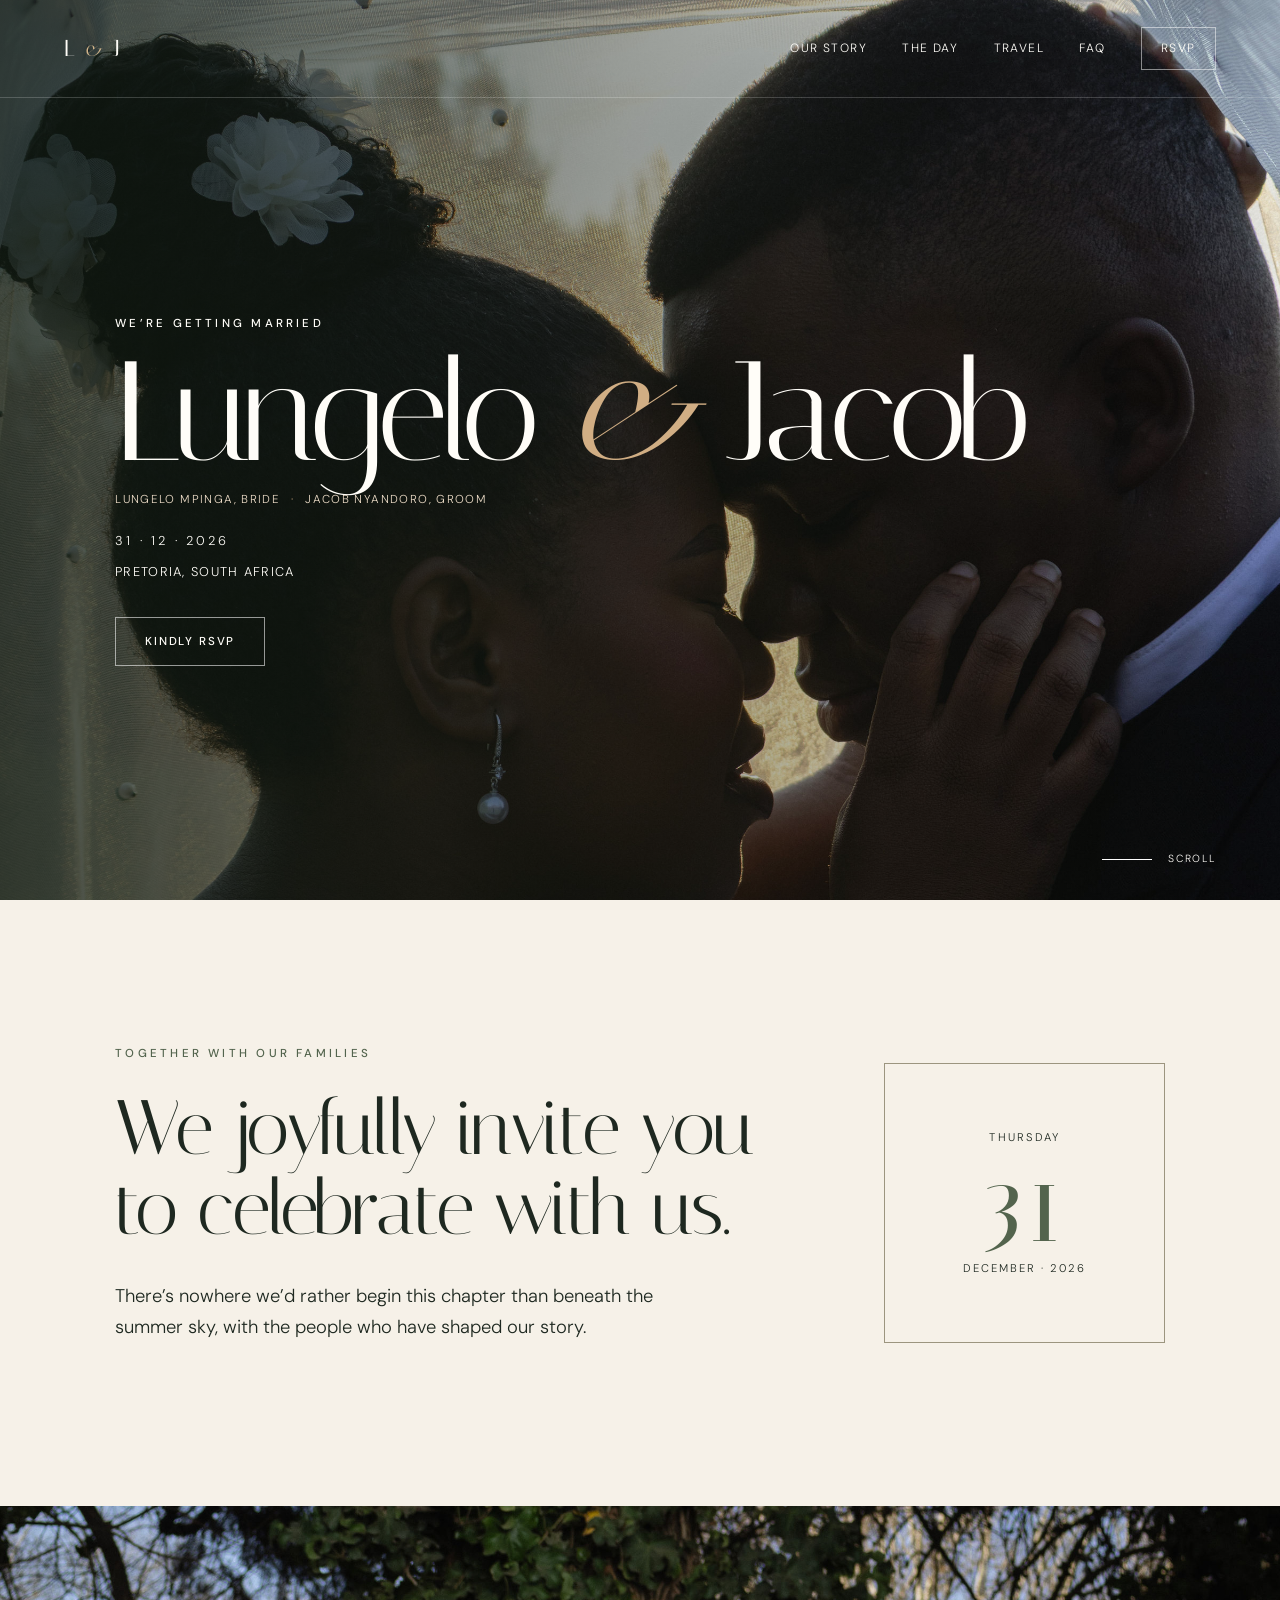
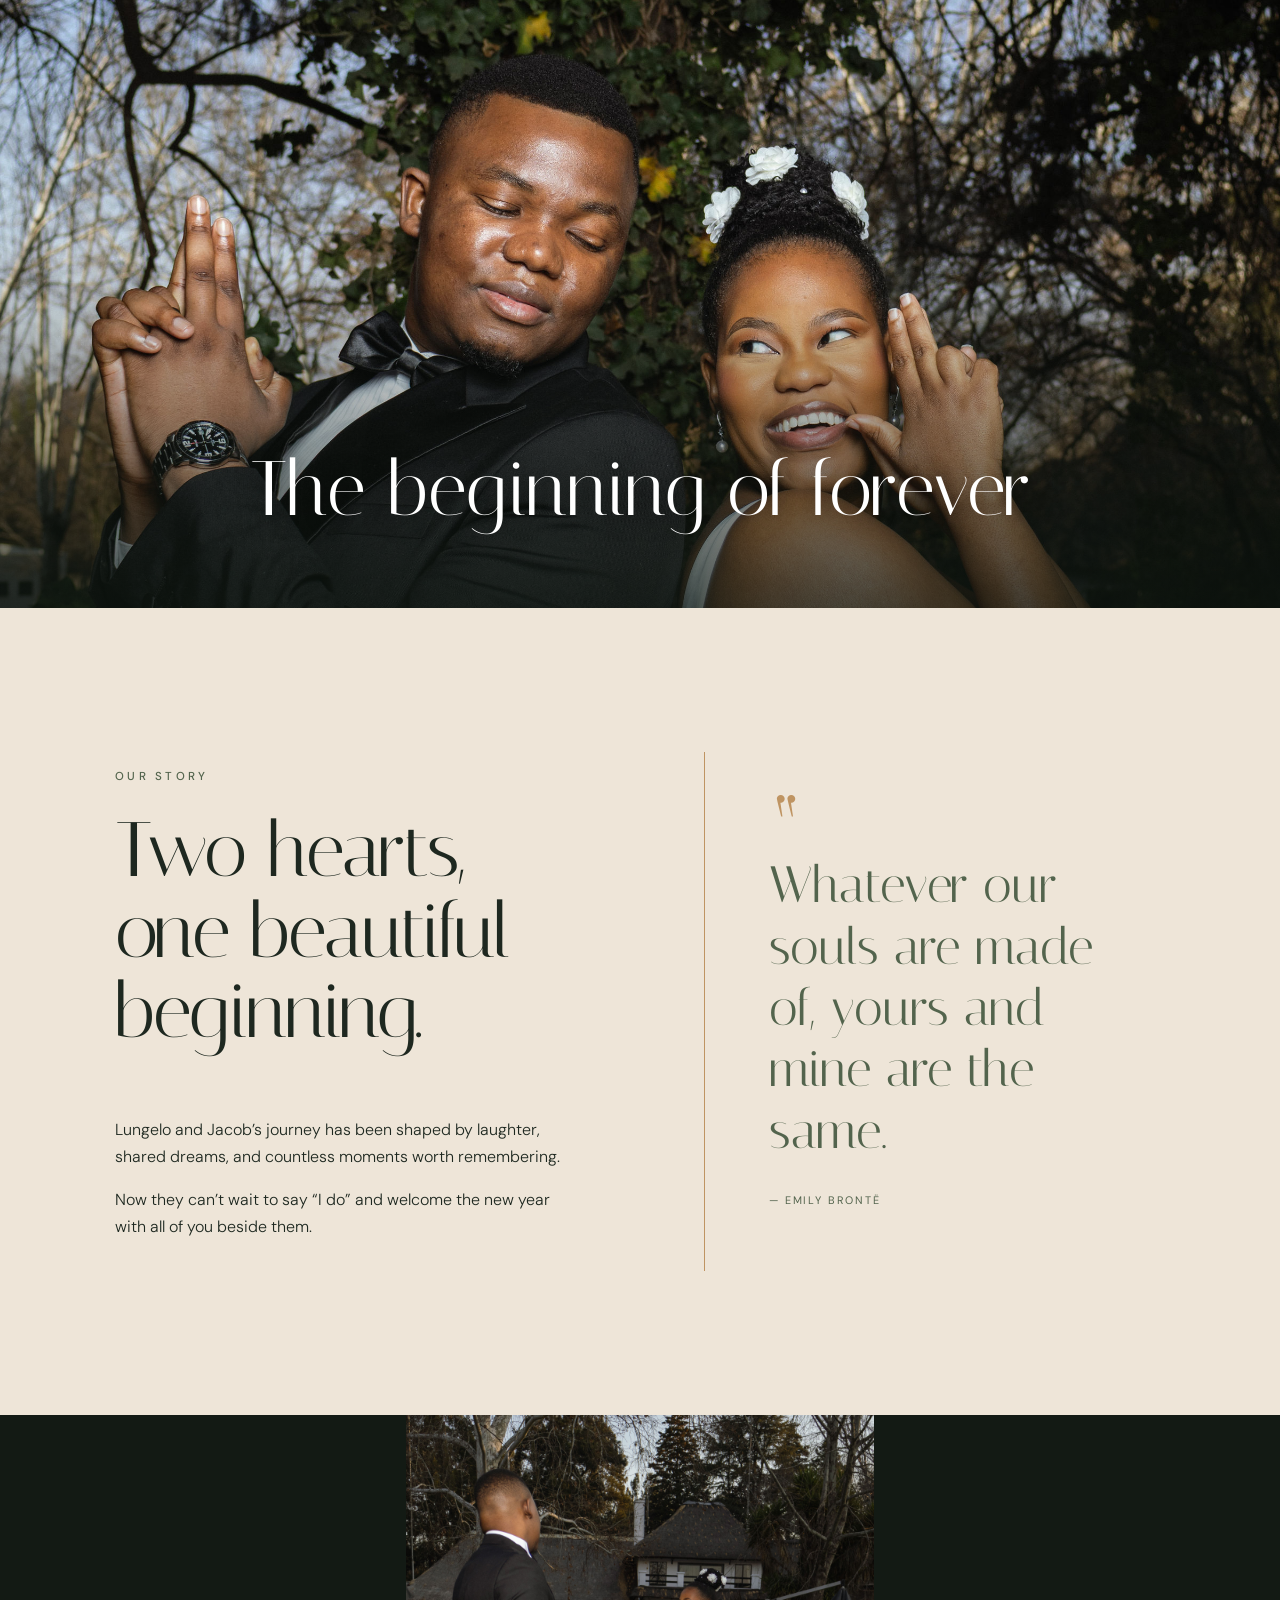
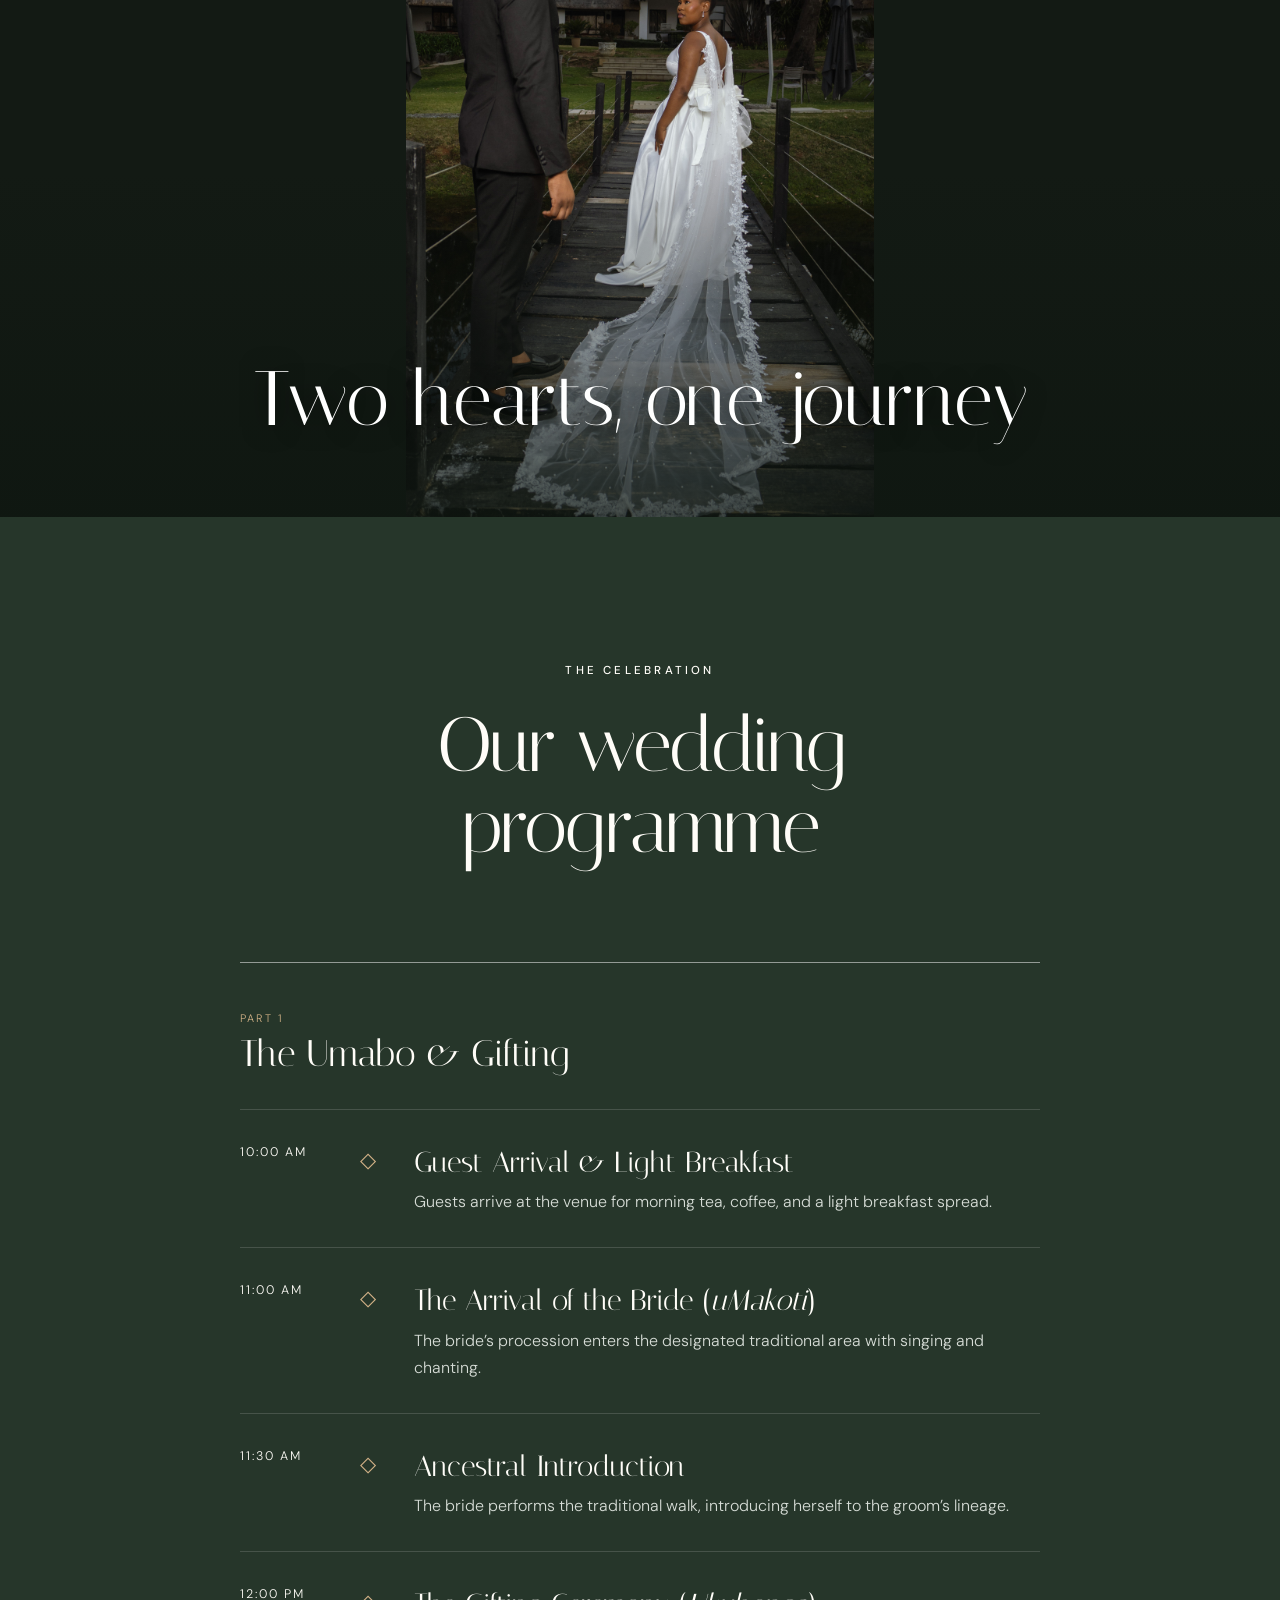
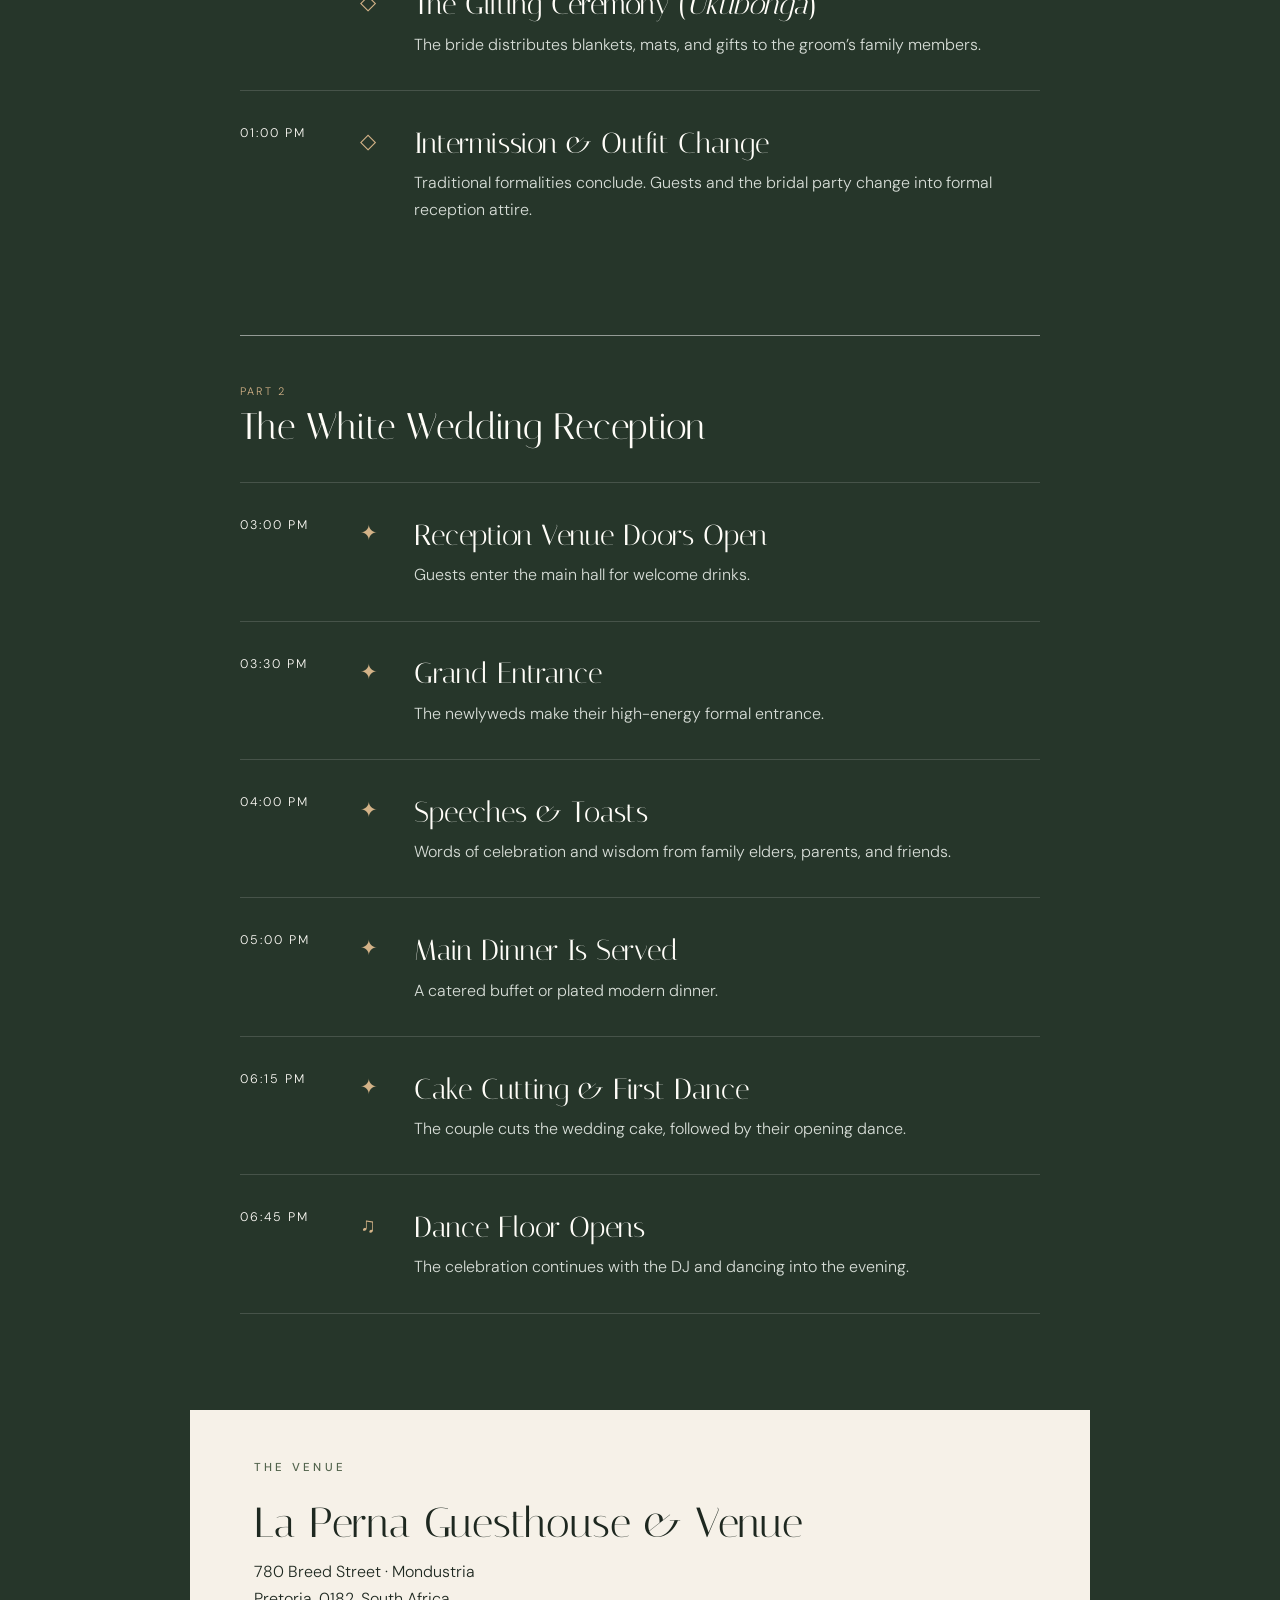
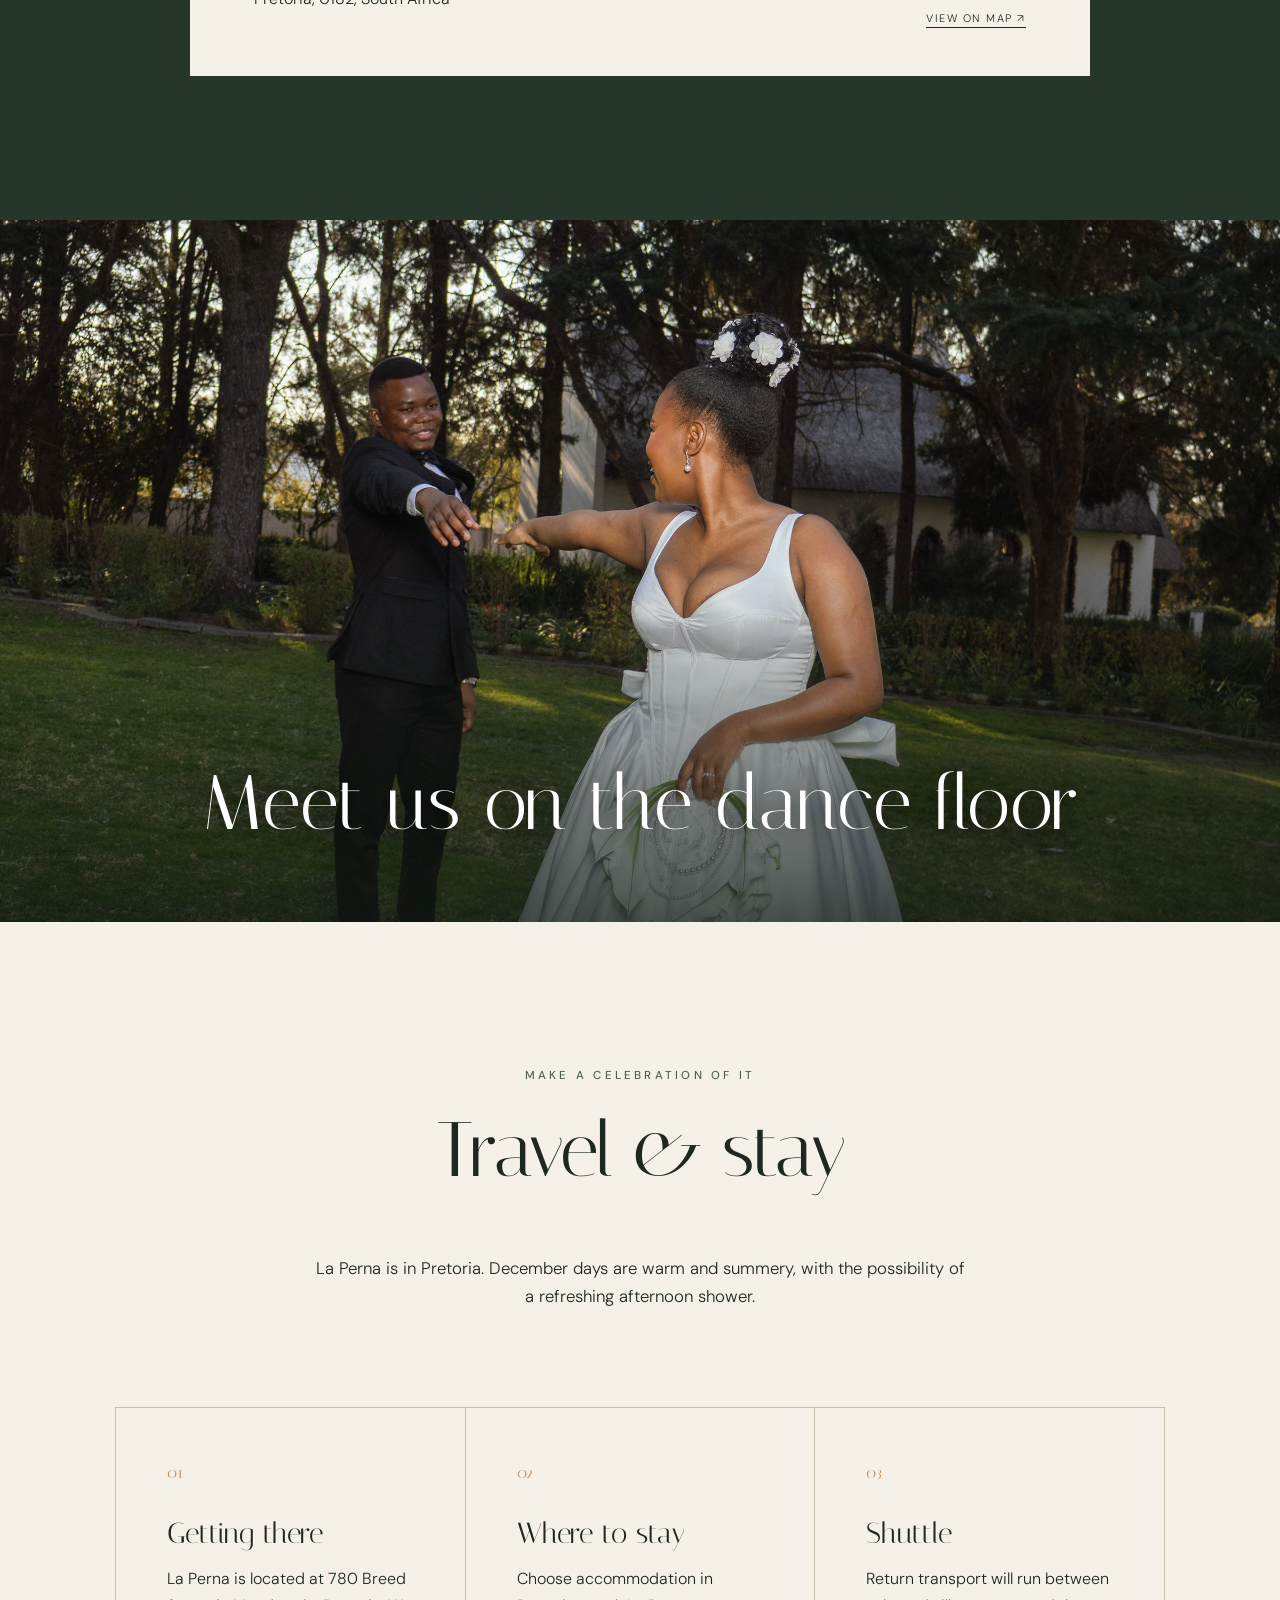
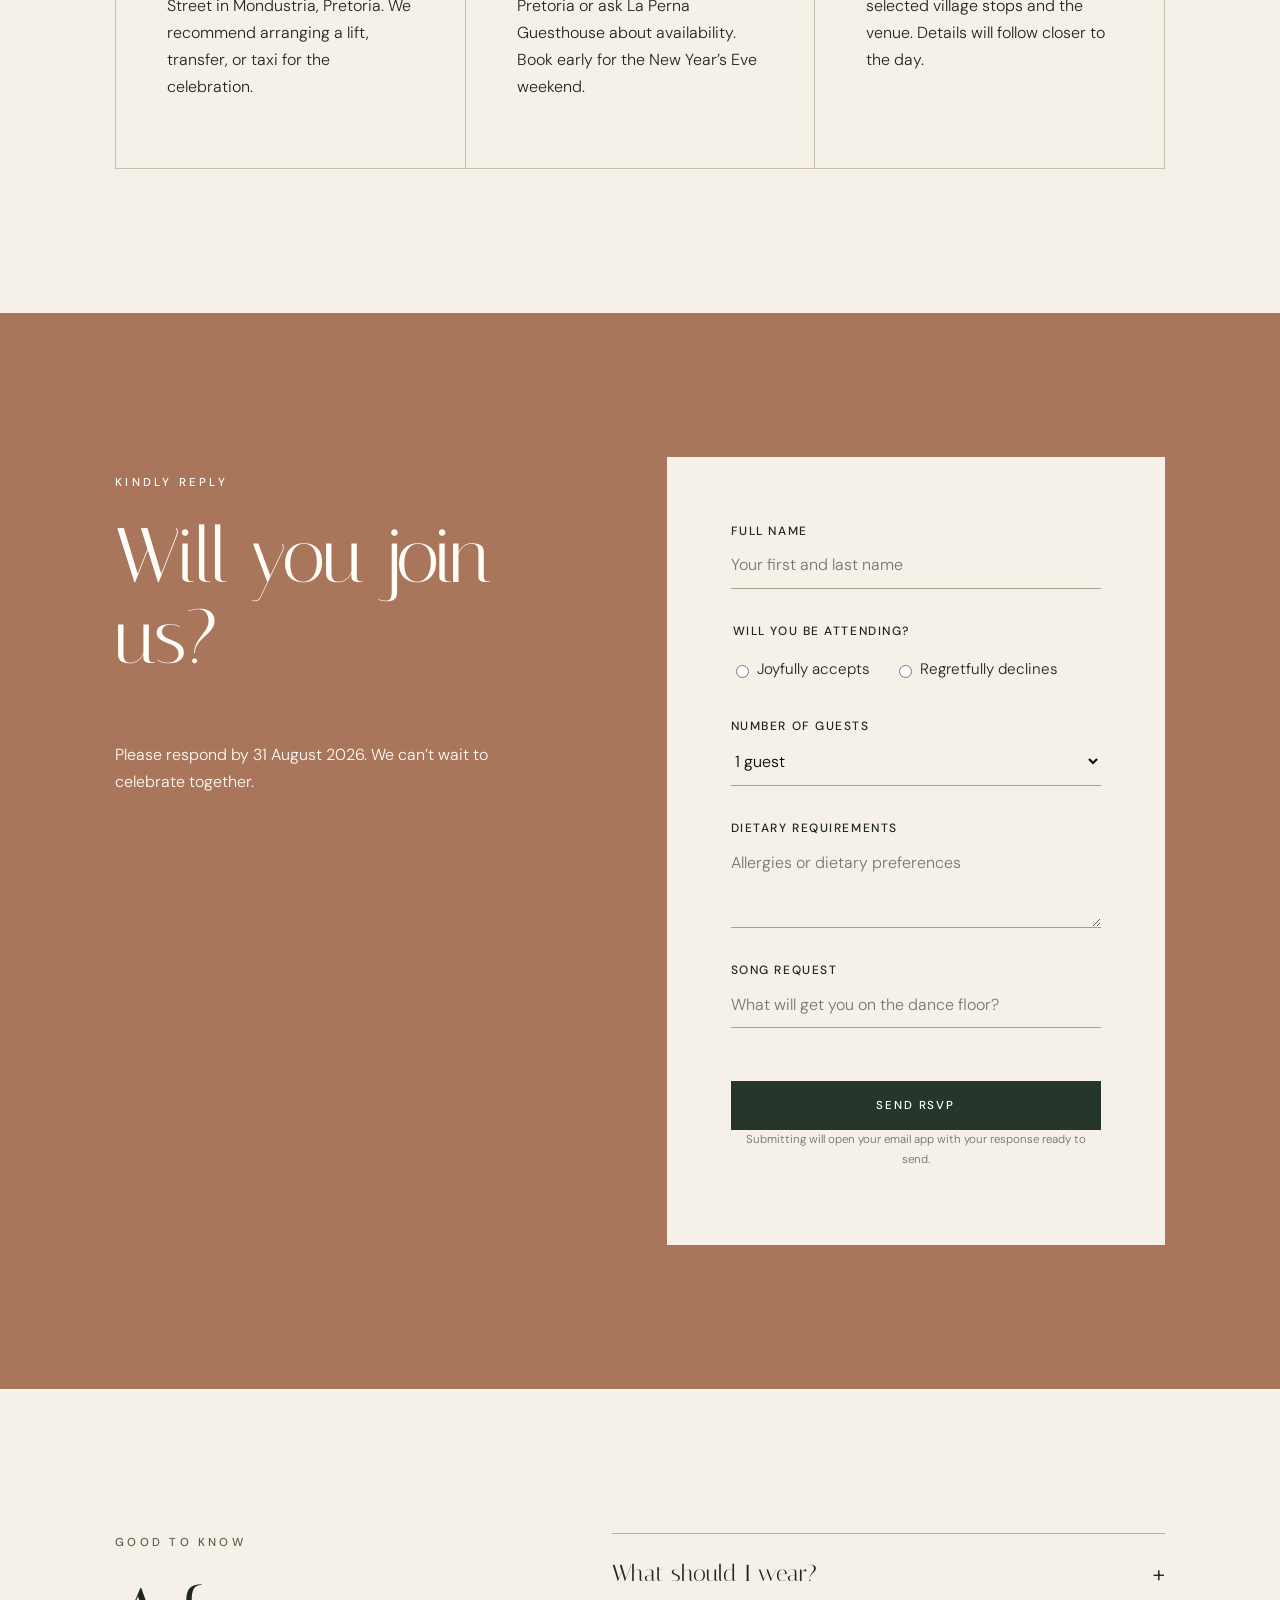
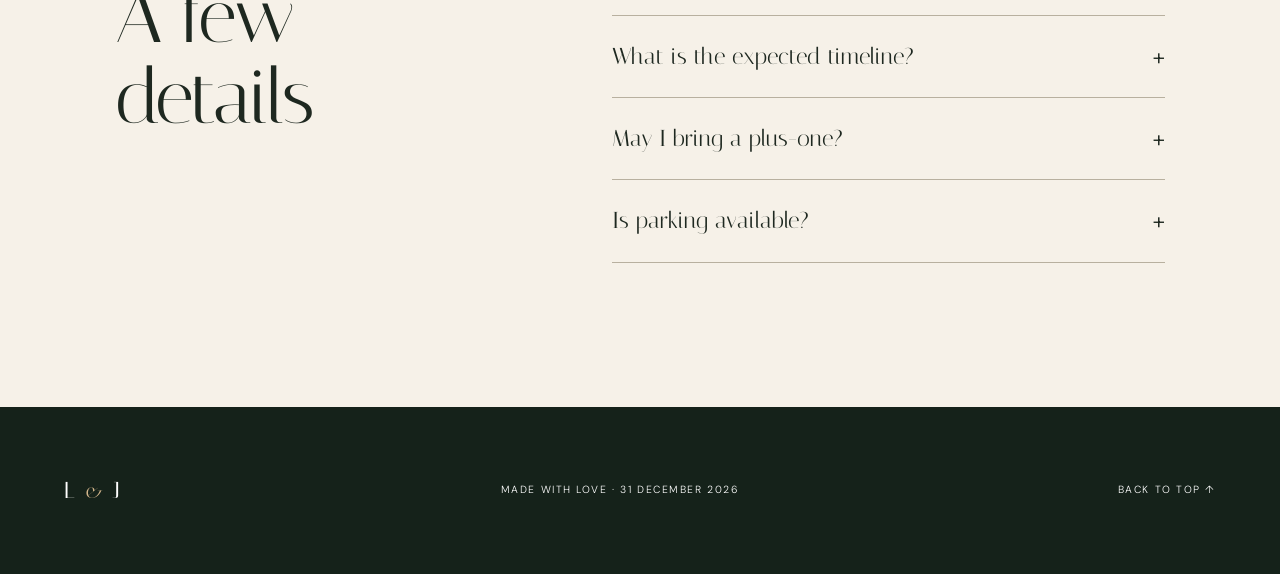
==== index.html @ 48d58e0c "1st working version" ====
<!doctype html>
<html lang="en">
<head>
  <meta charset="UTF-8" />
  <meta name="viewport" content="width=device-width, initial-scale=1.0" />
  <meta name="theme-color" content="#26362a" />
  <meta name="description" content="Join Lungelo Mpinga and Jacob Nyandoro as they celebrate their wedding in Pretoria." />
  <meta property="og:title" content="Lungelo & Jacob — 31 December 2026" />
  <meta property="og:description" content="A New Year's Eve celebration of love in Pretoria, South Africa." />
  <meta property="og:image" content="/assets/lungelo-jacob-117.jpg" />
  <title>Lungelo & Jacob — Our Wedding</title>
  <link rel="preconnect" href="https://fonts.googleapis.com" />
  <link rel="preconnect" href="https://fonts.gstatic.com" crossorigin />
  <link href="https://fonts.googleapis.com/css2?family=DM+Sans:wght@300;400;500;600&family=Italiana&display=swap" rel="stylesheet" />
  <link rel="stylesheet" href="styles.css" />
</head>
<body>
  <a class="skip-link" href="#main">Skip to content</a>
  <header class="site-header" id="top">
    <a class="monogram" href="#top" aria-label="Lungelo and Jacob home">L <span>&</span> J</a>
    <button class="menu-toggle" aria-expanded="false" aria-controls="site-nav">Menu</button>
    <nav id="site-nav" aria-label="Main navigation">
      <a href="#story">Our story</a><a href="#details">The day</a><a href="#travel">Travel</a><a href="#faq">FAQ</a>
      <a class="nav-rsvp" href="#rsvp">RSVP</a>
    </nav>
  </header>

  <main id="main">
    <section class="hero hero-couple" aria-labelledby="hero-title">
      <div class="hero-shade"></div>
      <div class="hero-content reveal visible">
        <p class="eyebrow">We’re getting married</p>
        <h1 id="hero-title">Lungelo <i>&</i> Jacob</h1>
        <p class="couple-roles">Lungelo Mpinga, Bride <span>·</span> Jacob Nyandoro, Groom</p>
        <p class="hero-date">31 · 12 · 2026 <span>Pretoria, South Africa</span></p>
        <a class="button button-light" href="#rsvp">Kindly RSVP</a>
      </div>
      <a class="scroll-cue" href="#welcome" aria-label="Scroll to welcome"><span></span>Scroll</a>
    </section>

    <section class="welcome section" id="welcome">
      <div class="reveal">
        <p class="eyebrow olive">Together with our families</p>
        <h2>We joyfully invite you<br />to celebrate with us.</h2>
        <p class="lead">There’s nowhere we’d rather begin this chapter than beneath the summer sky, with the people who have shaped our story.</p>
      </div>
      <div class="date-card reveal" aria-label="Wedding date">
        <span>Thursday</span><strong>31</strong><span>December · 2026</span>
      </div>
    </section>

    <section class="photo-moment photo-moment-playful" role="img" aria-label="Lungelo and Jacob posing playfully together in their wedding attire"><p class="reveal">The beginning of forever</p></section>

    <section class="story section" id="story">
      <div class="story-copy reveal">
        <p class="eyebrow olive">Our story</p>
        <h2>Two hearts,<br />one beautiful beginning.</h2>
        <p>Lungelo and Jacob’s journey has been shaped by laughter, shared dreams, and countless moments worth remembering.</p>
        <p>Now they can’t wait to say “I do” and welcome the new year with all of you beside them.</p>
      </div>
      <blockquote class="quote reveal"><span>“</span>Whatever our souls are made of, yours and mine are the same.<cite>— Emily Brontë</cite></blockquote>
    </section>

    <section class="photo-moment photo-moment-bridge" role="img" aria-label="Lungelo and Jacob looking at one another on a garden bridge"><p class="reveal">Two hearts, one journey</p></section>

    <section class="details section" id="details">
      <div class="section-heading reveal"><p class="eyebrow">The celebration</p><h2>Our wedding programme</h2></div>
      <div class="timeline">
        <div class="programme-part reveal"><span>Part 1</span><h3>The Umabo & Gifting</h3></div>
        <article class="reveal"><p class="time">10:00 AM</p><div><span class="line-icon">◇</span><h3>Guest Arrival & Light Breakfast</h3><p>Guests arrive at the venue for morning tea, coffee, and a light breakfast spread.</p></div></article>
        <article class="reveal"><p class="time">11:00 AM</p><div><span class="line-icon">◇</span><h3>The Arrival of the Bride (<i>uMakoti</i>)</h3><p>The bride’s procession enters the designated traditional area with singing and chanting.</p></div></article>
        <article class="reveal"><p class="time">11:30 AM</p><div><span class="line-icon">◇</span><h3>Ancestral Introduction</h3><p>The bride performs the traditional walk, introducing herself to the groom’s lineage.</p></div></article>
        <article class="reveal"><p class="time">12:00 PM</p><div><span class="line-icon">◇</span><h3>The Gifting Ceremony (<i>Ukubonga</i>)</h3><p>The bride distributes blankets, mats, and gifts to the groom’s family members.</p></div></article>
        <article class="reveal"><p class="time">01:00 PM</p><div><span class="line-icon">◇</span><h3>Intermission & Outfit Change</h3><p>Traditional formalities conclude. Guests and the bridal party change into formal reception attire.</p></div></article>

        <div class="programme-part programme-part-second reveal"><span>Part 2</span><h3>The White Wedding Reception</h3></div>
        <article class="reveal"><p class="time">03:00 PM</p><div><span class="line-icon">✦</span><h3>Reception Venue Doors Open</h3><p>Guests enter the main hall for welcome drinks.</p></div></article>
        <article class="reveal"><p class="time">03:30 PM</p><div><span class="line-icon">✦</span><h3>Grand Entrance</h3><p>The newlyweds make their high-energy formal entrance.</p></div></article>
        <article class="reveal"><p class="time">04:00 PM</p><div><span class="line-icon">✦</span><h3>Speeches & Toasts</h3><p>Words of celebration and wisdom from family elders, parents, and friends.</p></div></article>
        <article class="reveal"><p class="time">05:00 PM</p><div><span class="line-icon">✦</span><h3>Main Dinner Is Served</h3><p>A catered buffet or plated modern dinner.</p></div></article>
        <article class="reveal"><p class="time">06:15 PM</p><div><span class="line-icon">✦</span><h3>Cake Cutting & First Dance</h3><p>The couple cuts the wedding cake, followed by their opening dance.</p></div></article>
        <article class="reveal"><p class="time">06:45 PM</p><div><span class="line-icon">♫</span><h3>Dance Floor Opens</h3><p>The celebration continues with the DJ and dancing into the evening.</p></div></article>
      </div>
      <div class="venue-card reveal"><div><p class="eyebrow olive">The venue</p><h3>La Perna Guesthouse & Venue</h3><p>780 Breed Street · Mondustria<br />Pretoria, 0182, South Africa</p></div><a class="text-link" href="https://maps.google.com/?q=La+Perna+Guesthouse+%26+Venue,+780+Breed+Street,+Mondustria,+Pretoria,+0182" target="_blank" rel="noreferrer">View on map ↗</a></div>
    </section>

    <section class="photo-moment photo-moment-garden" role="img" aria-label="Lungelo and Jacob reaching for each other in a garden"><p class="reveal">Meet us on the dance floor</p></section>

    <section class="travel section" id="travel">
      <div class="section-heading reveal"><p class="eyebrow olive">Make a celebration of it</p><h2>Travel & stay</h2><p>La Perna is in Pretoria. December days are warm and summery, with the possibility of a refreshing afternoon shower.</p></div>
      <div class="travel-grid">
        <article class="reveal"><span>01</span><h3>Getting there</h3><p>La Perna is located at 780 Breed Street in Mondustria, Pretoria. We recommend arranging a lift, transfer, or taxi for the celebration.</p></article>
        <article class="reveal"><span>02</span><h3>Where to stay</h3><p>Choose accommodation in Pretoria or ask La Perna Guesthouse about availability. Book early for the New Year’s Eve weekend.</p></article>
        <article class="reveal"><span>03</span><h3>Shuttle</h3><p>Return transport will run between selected village stops and the venue. Details will follow closer to the day.</p></article>
      </div>
    </section>

    <section class="rsvp section" id="rsvp">
      <div class="rsvp-intro reveal"><p class="eyebrow">Kindly reply</p><h2>Will you join us?</h2><p>Please respond by 31 August 2026. We can’t wait to celebrate together.</p></div>
      <form id="rsvp-form" class="rsvp-form reveal">
        <label>Full name<input name="name" type="text" autocomplete="name" required placeholder="Your first and last name" /></label>
        <fieldset><legend>Will you be attending?</legend><label class="choice"><input type="radio" name="attendance" value="Joyfully accepts" required /><span>Joyfully accepts</span></label><label class="choice"><input type="radio" name="attendance" value="Regretfully declines" /><span>Regretfully declines</span></label></fieldset>
        <label>Number of guests<select name="guests"><option value="1">1 guest</option><option value="2">2 guests</option><option value="3">3 guests</option><option value="4">4 guests</option></select></label>
        <label>Dietary requirements<textarea name="dietary" rows="3" placeholder="Allergies or dietary preferences"></textarea></label>
        <label>Song request<input name="song" type="text" placeholder="What will get you on the dance floor?" /></label>
        <button class="button button-dark" type="submit">Send RSVP</button>
        <p class="form-note">Submitting will open your email app with your response ready to send.</p>
        <div class="form-success" role="status" hidden><strong>Your reply is ready.</strong><p>Please send the prepared email to complete your RSVP.</p></div>
      </form>
    </section>

    <section class="faq section" id="faq">
      <div class="section-heading reveal"><p class="eyebrow olive">Good to know</p><h2>A few details</h2></div>
      <div class="accordion reveal">
        <details><summary>What should I wear?<span>+</span></summary><div class="faq-answer"><p><strong>Umabo:</strong> Traditional African attire is highly encouraged. Vibrant colours, prints, or formal black-tie outfits are welcome.</p><p><strong>Reception:</strong> Semi-formal or formal evening wear.</p></div></details>
        <details><summary>What is the expected timeline?<span>+</span></summary><div class="faq-answer"><p><strong>Part 1 — Umabo:</strong> Held in the morning and early afternoon. Expect high-energy singing, dancing, and the traditional gifting ceremony.</p><p><strong>Part 2 — White Wedding Reception:</strong> Held afterwards at the designated reception venue, featuring dinner, speeches, and dancing.</p></div></details>
        <details><summary>May I bring a plus-one?<span>+</span></summary><div class="faq-answer"><p>Only if a plus-one is indicated on your invitation.</p></div></details>
        <details><summary>Is parking available?<span>+</span></summary><div class="faq-answer"><p>Yes. There is plenty of parking at the venue.</p></div></details>
      </div>
    </section>
  </main>

  <footer><a class="monogram" href="#top">L <span>&</span> J</a><p>Made with love · 31 December 2026</p><a href="#top" class="back-top">Back to top ↑</a></footer>
  <script src="script.js"></script>
</body>
</html>
---- styles.css ----
:root{--ink:#1e2820;--olive:#53644d;--deep:#26362a;--paper:#f6f1e8;--cream:#eee5d8;--white:#fffdf8;--gold:#bf9462;--serif:'Italiana',Georgia,serif;--sans:'DM Sans',Arial,sans-serif}
.couple-roles{margin:-1rem 0 1.25rem;font-size:.72rem;letter-spacing:.12em;text-transform:uppercase;color:#f0dfca}.couple-roles span{color:#d1ae84;margin:0 .4rem}.programme-part{padding:2.5rem 0 1.5rem;border-top:1px solid #ffffff80}.programme-part span{text-transform:uppercase;letter-spacing:.2em;font-size:.68rem;color:#d4b388}.programme-part h3{font-size:2.3rem;margin:.5rem 0}.programme-part-second{margin-top:5rem}.faq-answer p{max-width:640px;padding-right:3rem;margin:1rem 0 0}.faq-answer strong{font-weight:600;color:var(--olive)}.hero-couple{background-image:url('assets/lungelo-jacob-117.jpg');background-size:cover;background-position:center 38%}.photo-moment{min-height:78svh;background-size:cover;background-repeat:no-repeat;position:relative;display:flex;align-items:flex-end;justify-content:center;padding:5rem 5vw;color:white;text-align:center}.photo-moment::after{content:'';position:absolute;inset:0;background:linear-gradient(180deg,transparent 50%,rgba(14,22,16,.72) 100%)}.photo-moment p{position:relative;z-index:1;font:400 clamp(2.5rem,6vw,5.5rem)/1 var(--serif);margin:0;text-shadow:0 2px 24px #0008}.photo-moment-playful{background-image:url('assets/lungelo-jacob-53.jpg');background-position:center 40%}.photo-moment-bridge{background-image:url('assets/lungelo-jacob-136.jpg');background-size:contain;background-position:center;background-color:#131a14}.photo-moment-garden{background-image:url('assets/lungelo-jacob-41.jpg');background-position:center 46%}
*{box-sizing:border-box}html{scroll-behavior:smooth}body{margin:0;background:var(--paper);color:var(--ink);font-family:var(--sans);font-weight:300;line-height:1.7}h1,h2,h3,p{margin-top:0}h1,h2,h3{font-family:var(--serif);font-weight:400;line-height:1.05}h2{font-size:clamp(2.8rem,6vw,5.7rem);letter-spacing:-.025em}h3{font-size:1.8rem}a{color:inherit}.skip-link{position:fixed;left:1rem;top:-5rem;background:white;padding:.7rem 1rem;z-index:100}.skip-link:focus{top:1rem}.site-header{position:absolute;z-index:10;top:0;left:0;width:100%;height:98px;display:flex;align-items:center;justify-content:space-between;padding:0 5vw;color:var(--white);border-bottom:1px solid #ffffff30}.monogram{text-decoration:none;font-family:var(--serif);font-size:1.45rem;letter-spacing:.08em}.monogram span{font-size:.8em;color:#d3b68c}.site-header nav{display:flex;align-items:center;gap:2.2rem}.site-header nav a{text-decoration:none;font-size:.75rem;letter-spacing:.12em;text-transform:uppercase}.site-header nav a:hover{color:#e4ccb0}.nav-rsvp{border:1px solid #ffffff80;padding:.65rem 1.2rem}.menu-toggle{display:none;background:none;border:1px solid #ffffff70;color:white;padding:.5rem .75rem;text-transform:uppercase;letter-spacing:.1em}.hero{height:100svh;min-height:680px;position:relative;color:var(--white);display:flex;align-items:center;overflow:hidden}.hero>img{position:absolute;inset:0;width:100%;height:100%;object-fit:cover}.hero-shade{position:absolute;inset:0;background:linear-gradient(90deg,rgba(15,25,16,.78) 0%,rgba(22,29,19,.42) 48%,rgba(20,25,18,.08) 100%)}.hero-content{position:relative;padding-left:9vw;margin-top:5rem}.eyebrow{text-transform:uppercase;letter-spacing:.28em;font-size:.72rem;font-weight:500;margin-bottom:1.5rem}.eyebrow.olive{color:var(--olive)}.hero h1{font-size:clamp(4.5rem,11vw,10rem);line-height:.78;letter-spacing:-.04em;margin-bottom:2.4rem}.hero h1 i{color:#d1ae84;font-weight:400}.hero-date{font-size:.8rem;letter-spacing:.22em;text-transform:uppercase}.hero-date span{display:block;margin-top:.6rem;letter-spacing:.1em}.button{display:inline-flex;align-items:center;justify-content:center;margin-top:1.3rem;padding:1rem 1.8rem;border:1px solid;text-transform:uppercase;letter-spacing:.16em;font:500 .72rem var(--sans);text-decoration:none;cursor:pointer}.button-light{border-color:#ffffff90}.button-light:hover{background:white;color:var(--deep)}.button-dark{background:var(--deep);border-color:var(--deep);color:white;width:100%}.button-dark:hover{background:var(--olive)}.scroll-cue{position:absolute;bottom:2rem;right:5vw;text-decoration:none;text-transform:uppercase;letter-spacing:.18em;font-size:.65rem}.scroll-cue span{display:inline-block;height:1px;width:50px;background:white;vertical-align:middle;margin-right:1rem}.section{padding:9rem 9vw}.welcome{display:grid;grid-template-columns:1.6fr .7fr;gap:10vw;align-items:center}.welcome h2{margin-bottom:2rem}.lead{font-size:1.15rem;max-width:580px}.date-card{border:1px solid #9c957f;aspect-ratio:1;display:flex;flex-direction:column;justify-content:center;align-items:center;text-transform:uppercase;letter-spacing:.18em;font-size:.7rem;transform:rotate(2deg)}.date-card strong{font:400 7rem/1 var(--serif);color:var(--olive)}.story{background:var(--cream);display:grid;grid-template-columns:1fr 1fr;gap:10vw;align-items:center}.story-copy p:not(.eyebrow){max-width:620px}.quote{margin:0;padding:4rem;border-left:1px solid var(--gold);font:400 clamp(2rem,4vw,3.8rem)/1.2 var(--serif);color:var(--olive)}.quote>span{display:block;font-size:6rem;color:var(--gold);line-height:.4}.quote cite{display:block;font:400 .68rem var(--sans);letter-spacing:.17em;text-transform:uppercase;margin-top:2rem}.details{background:var(--deep);color:var(--white)}.section-heading{text-align:center;max-width:780px;margin:0 auto 6rem}.section-heading>p:last-child{max-width:650px;margin:0 auto}.timeline{max-width:800px;margin:auto}.timeline article{display:grid;grid-template-columns:120px 1fr;border-top:1px solid #ffffff25;padding:2rem 0}.timeline article:last-child{border-bottom:1px solid #ffffff25}.time{letter-spacing:.16em;font-size:.78rem}.timeline h3{margin:.3rem 0 .7rem}.timeline article div{position:relative;padding-left:3.4rem}.line-icon{position:absolute;left:0;color:#d4b388;font-size:1.3rem}.timeline p:last-child{color:#d7ddd7;margin:0}.venue-card{background:var(--paper);color:var(--ink);max-width:900px;margin:6rem auto 0;padding:3rem 4rem;display:flex;justify-content:space-between;align-items:end}.venue-card h3{font-size:2.6rem;margin-bottom:.8rem}.text-link{text-transform:uppercase;text-decoration:none;border-bottom:1px solid;letter-spacing:.14em;font-size:.68rem}.travel .section-heading p:last-child{font-size:1.05rem}.travel-grid{display:grid;grid-template-columns:repeat(3,1fr);gap:1px;background:#c8c0af;border:1px solid #c8c0af}.travel-grid article{background:var(--paper);padding:3.2rem}.travel-grid span{color:var(--gold);font:400 1rem var(--serif)}.travel-grid h3{margin:2rem 0 1rem}.rsvp{background:#aa765b;color:var(--white);display:grid;grid-template-columns:.85fr 1fr;gap:10vw}.rsvp-intro{padding-top:1rem}.rsvp-intro p:last-child{max-width:430px}.rsvp-form{background:var(--paper);color:var(--ink);padding:4rem}.rsvp-form>label,.rsvp-form fieldset{display:block;border:0;padding:0;margin:0 0 2rem;font-size:.75rem;font-weight:500;letter-spacing:.13em;text-transform:uppercase}.rsvp-form input[type=text],.rsvp-form select,.rsvp-form textarea{display:block;width:100%;border:0;border-bottom:1px solid #a8a18f;background:transparent;padding:.8rem 0;font:300 1rem var(--sans);border-radius:0;outline:none}.rsvp-form input:focus,.rsvp-form select:focus,.rsvp-form textarea:focus{border-bottom-color:var(--deep)}.rsvp-form textarea{resize:vertical}.choice{display:inline-flex;align-items:center;margin:1rem 1.5rem 0 0;text-transform:none;letter-spacing:0;font-weight:300;font-size:.95rem}.choice input{accent-color:var(--deep);margin-right:.5rem}.form-note{font-size:.72rem;text-align:center;color:#716c60}.form-success{border:1px solid var(--olive);padding:1rem;text-align:center;margin-top:1rem;color:var(--olive)}.form-success p{margin:0}.faq{display:grid;grid-template-columns:.8fr 1.2fr;gap:10vw}.faq .section-heading{text-align:left;margin:0}.accordion details{border-top:1px solid #b8b09f;padding:1.6rem 0}.accordion details:last-child{border-bottom:1px solid #b8b09f}.accordion summary{list-style:none;cursor:pointer;font:400 1.45rem var(--serif);display:flex;justify-content:space-between}.accordion summary::-webkit-details-marker{display:none}.accordion summary span{font-family:var(--sans);font-weight:300;transition:.25s}.accordion details[open] summary span{transform:rotate(45deg)}.accordion details p{max-width:600px;padding-right:3rem;margin:1rem 0 0}footer{background:#15221a;color:white;padding:4rem 5vw;display:flex;align-items:center;justify-content:space-between}footer p{margin:0;text-transform:uppercase;letter-spacing:.15em;font-size:.65rem}.back-top{text-transform:uppercase;text-decoration:none;font-size:.65rem;letter-spacing:.15em}.reveal{opacity:0;transform:translateY(24px);transition:opacity .8s ease,transform .8s ease}.reveal.visible{opacity:1;transform:none}
@media(max-width:800px){.site-header{height:78px}.menu-toggle{display:block}.site-header nav{display:none;position:absolute;top:78px;left:0;right:0;background:var(--deep);padding:2rem 5vw;flex-direction:column;align-items:flex-start}.site-header nav.open{display:flex}.hero-content{padding:0 7vw}.hero h1{font-size:clamp(4rem,21vw,7rem)}.hero-couple{background-position:center 42%}.hero-shade{background:linear-gradient(90deg,rgba(15,25,16,.76),rgba(20,25,18,.2))}.section{padding:6rem 7vw}.welcome,.story,.rsvp,.faq{grid-template-columns:1fr}.date-card{max-width:330px;margin:auto;width:100%}.quote{padding:3rem 1.5rem}.section-heading{margin-bottom:3.5rem}.timeline article{grid-template-columns:75px 1fr}.timeline article div{padding-left:2.3rem}.venue-card{padding:2rem;display:block}.venue-card .text-link{display:inline-block;margin-top:1rem}.travel-grid{grid-template-columns:1fr}.travel-grid article{padding:2.2rem}.rsvp-form{padding:2rem}.faq{gap:3rem}.photo-moment{min-height:68svh;background-attachment:scroll}.photo-moment-playful{background-position:center 38%}.photo-moment-bridge{background-position:center;background-size:contain}.photo-moment-garden{background-position:center 38%}footer{gap:2rem;flex-direction:column;text-align:center}.scroll-cue{display:none}}
@media(prefers-reduced-motion:reduce){html{scroll-behavior:auto}.reveal{opacity:1;transform:none;transition:none}}
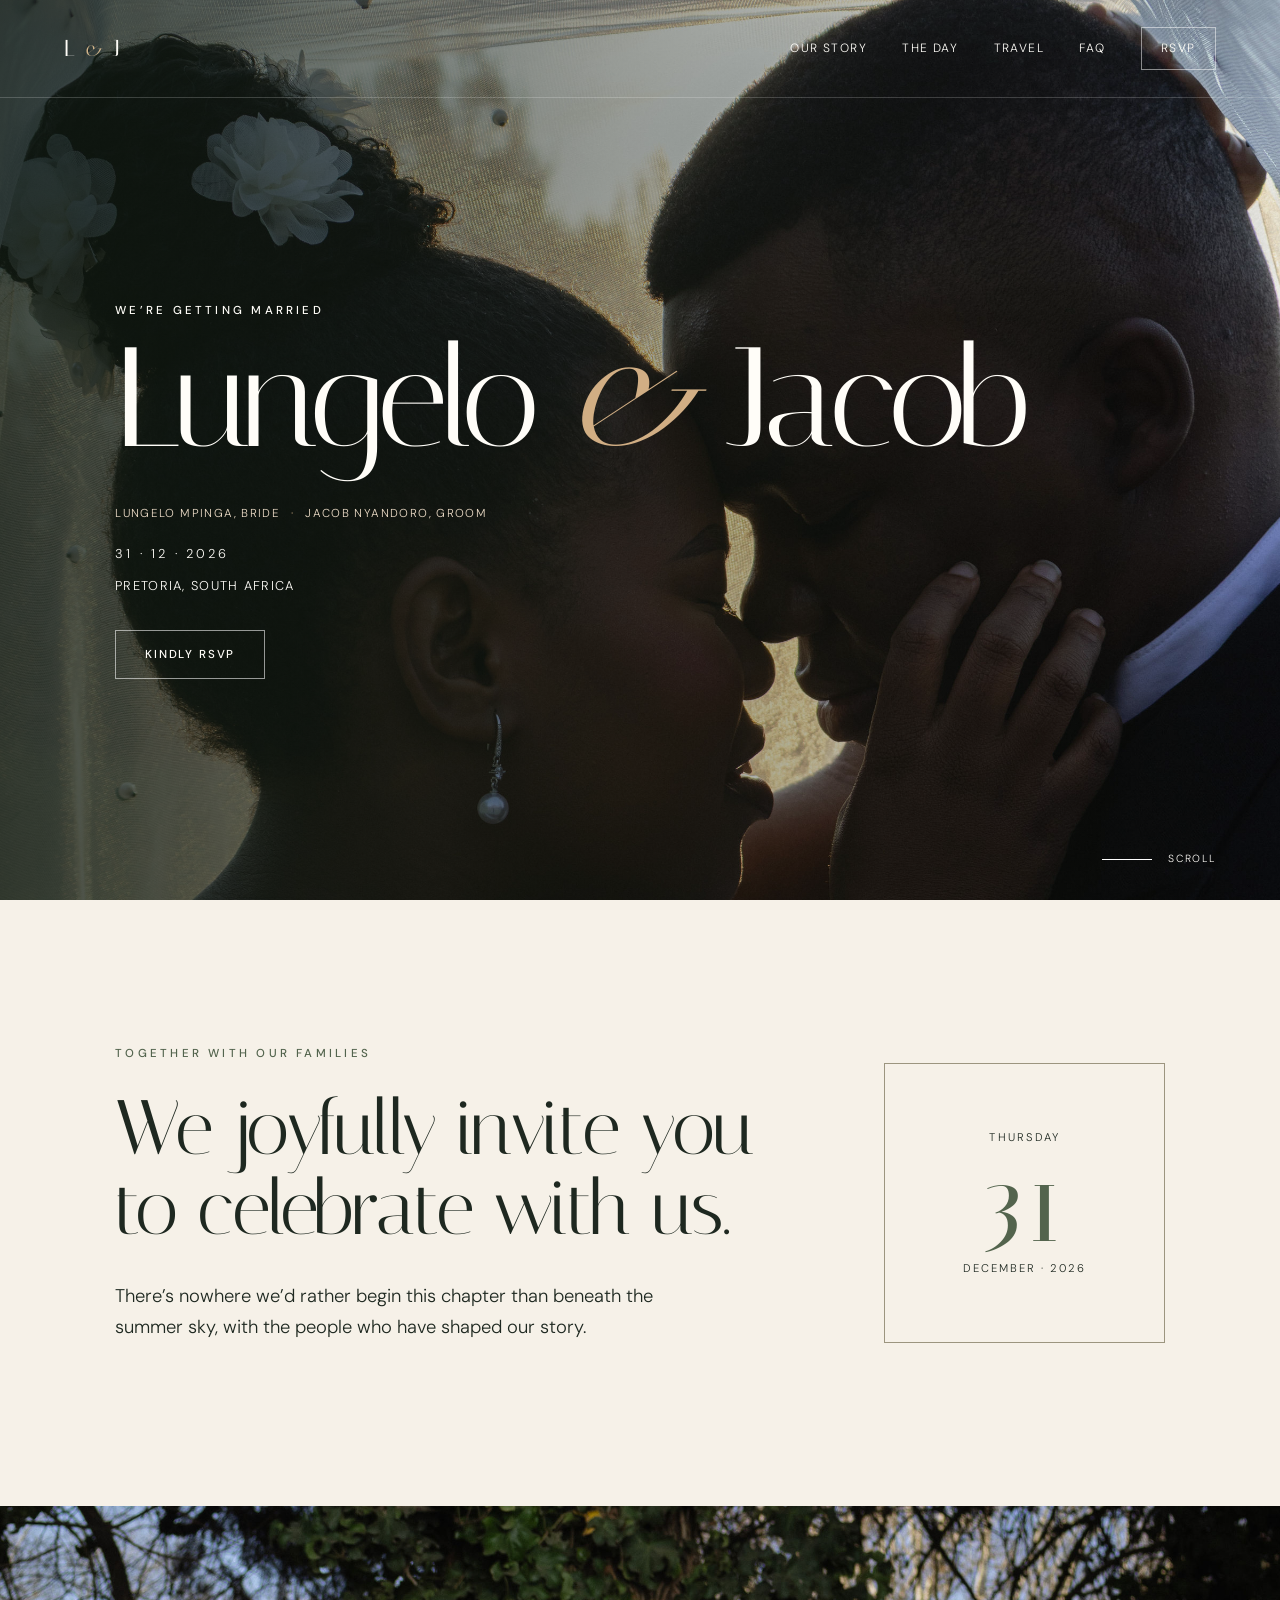
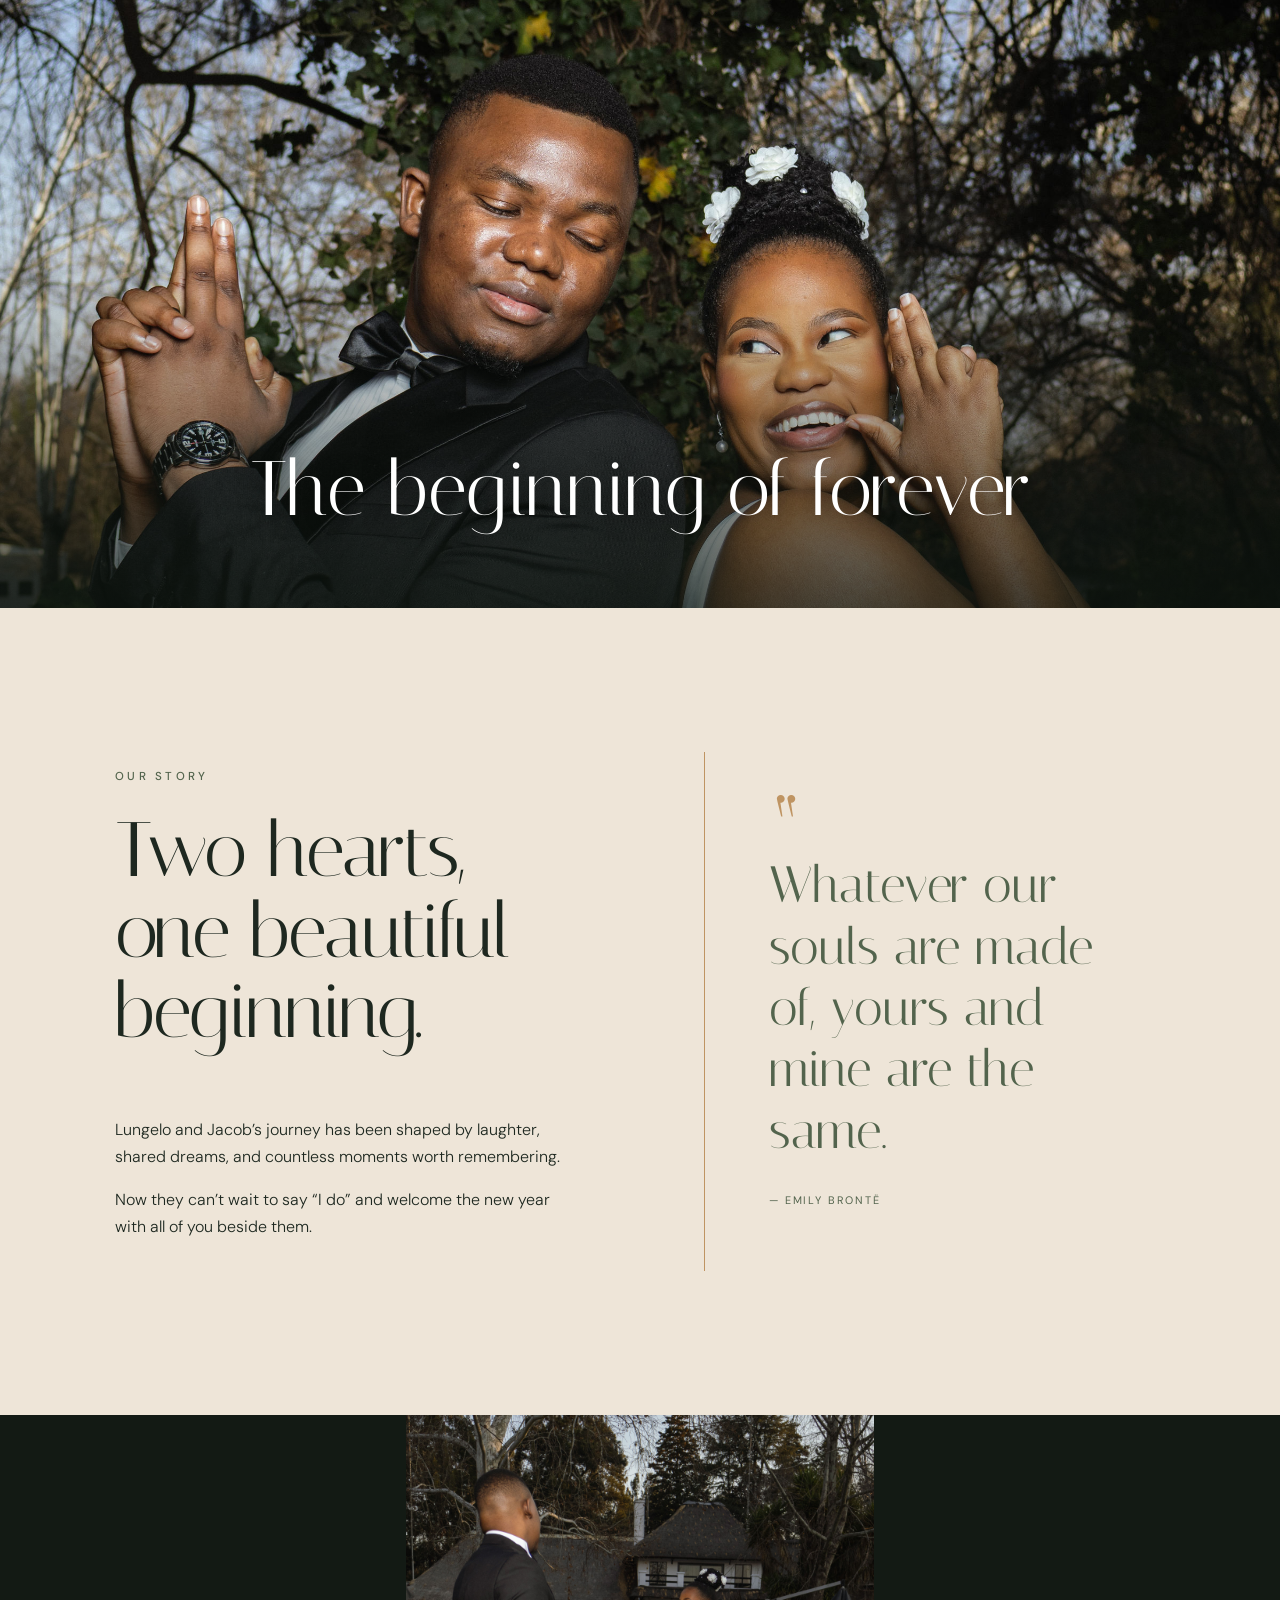
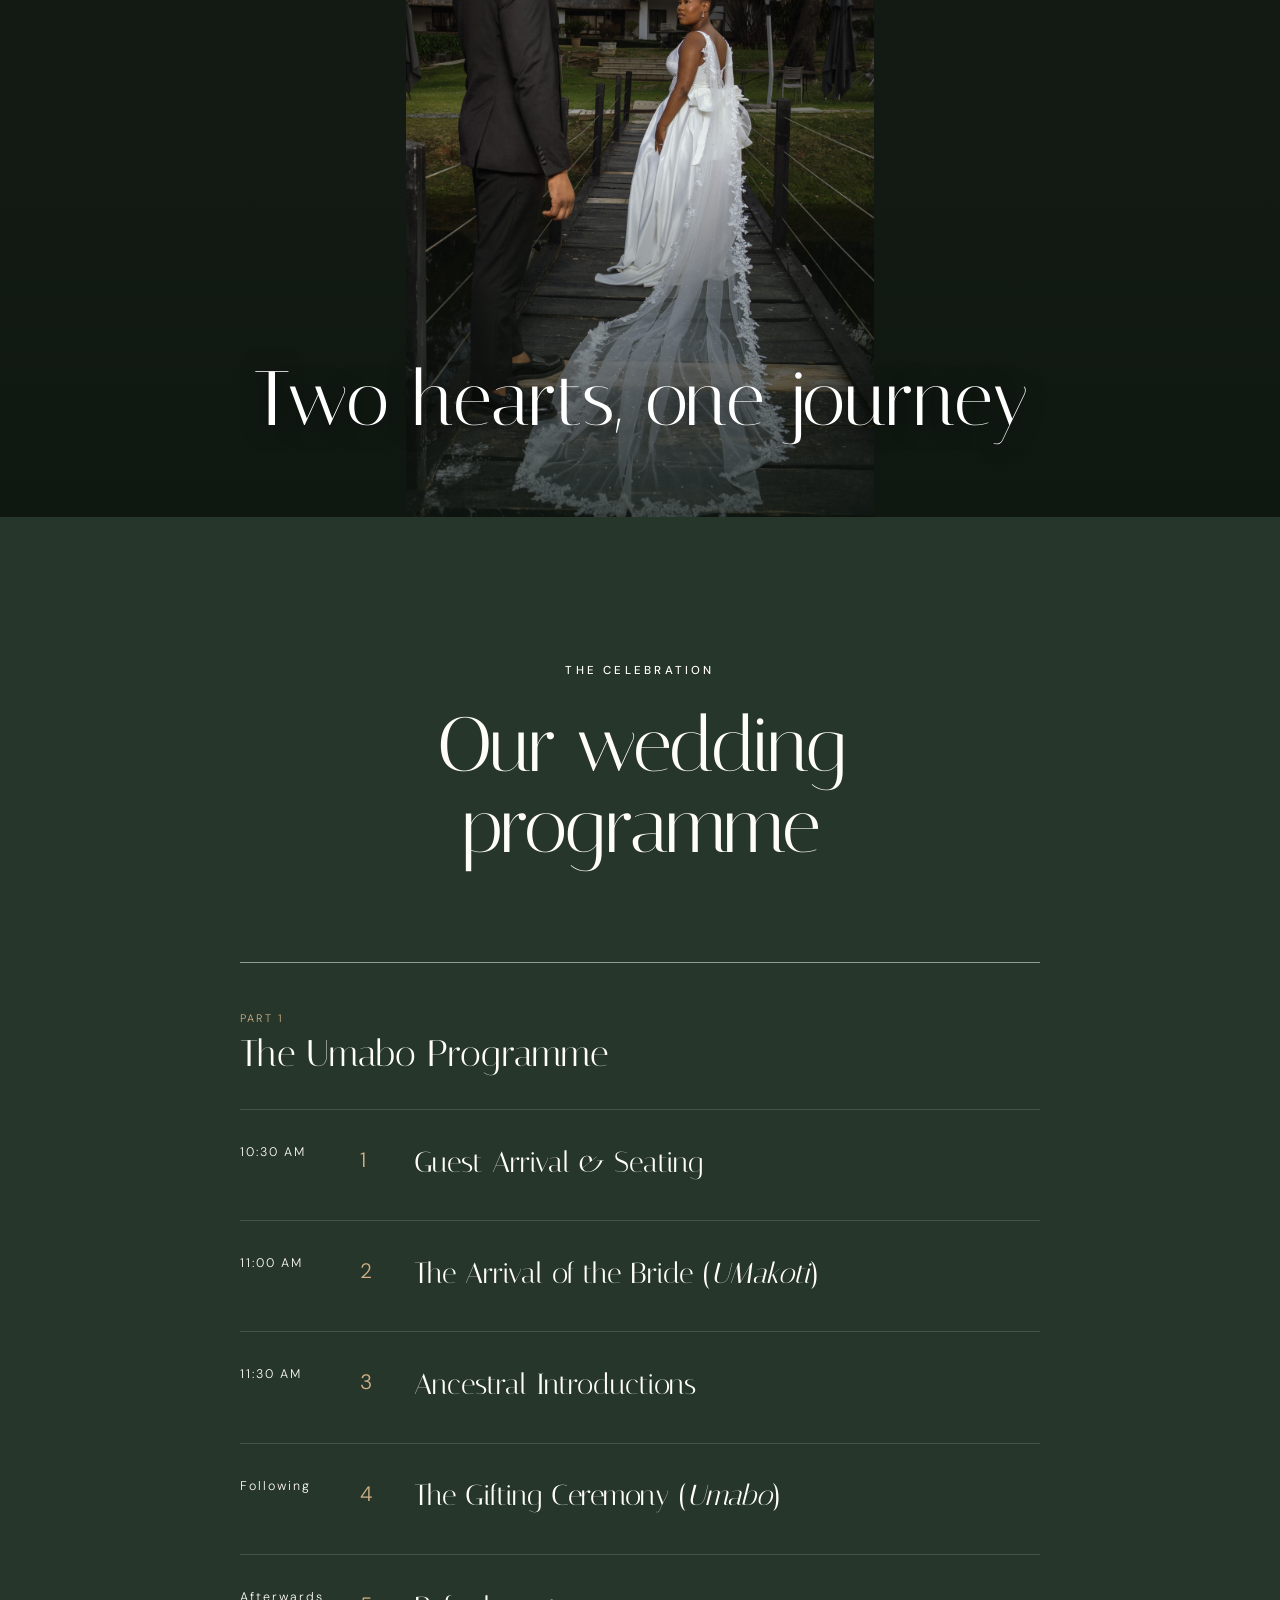
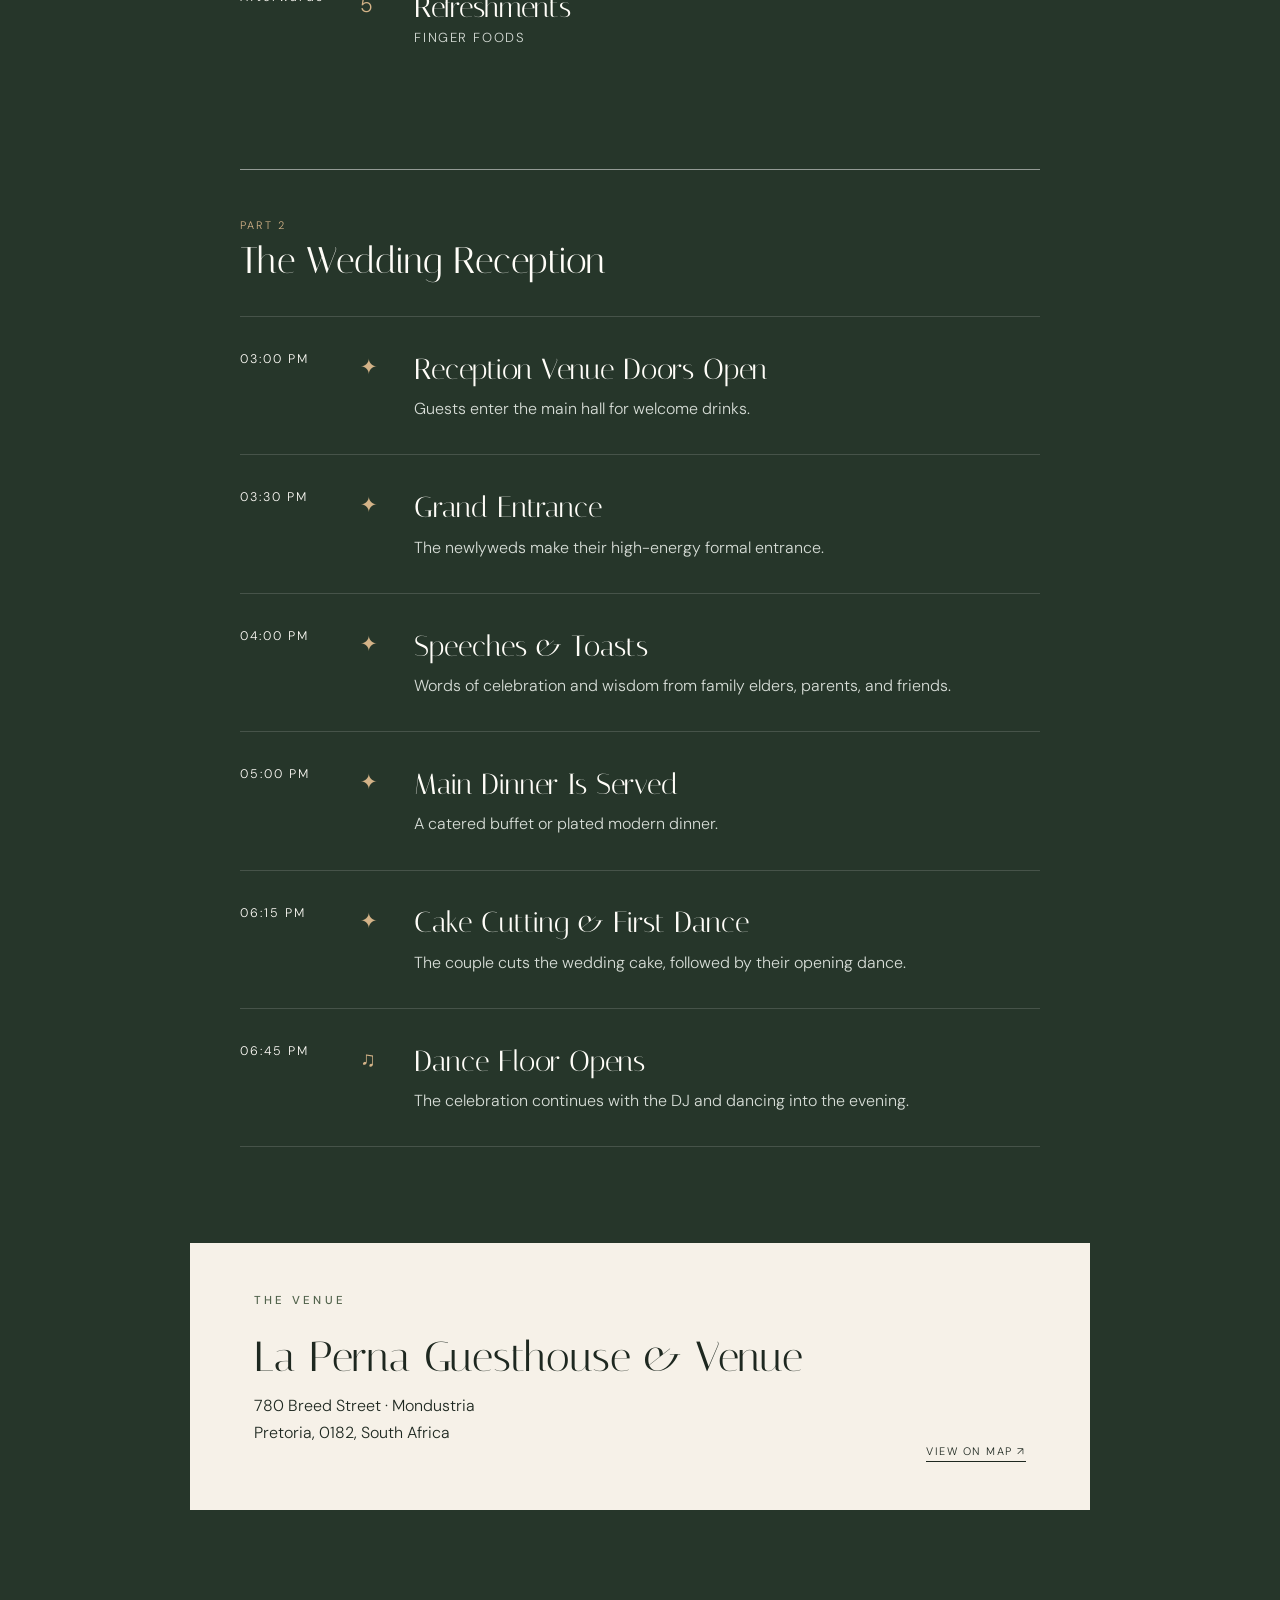
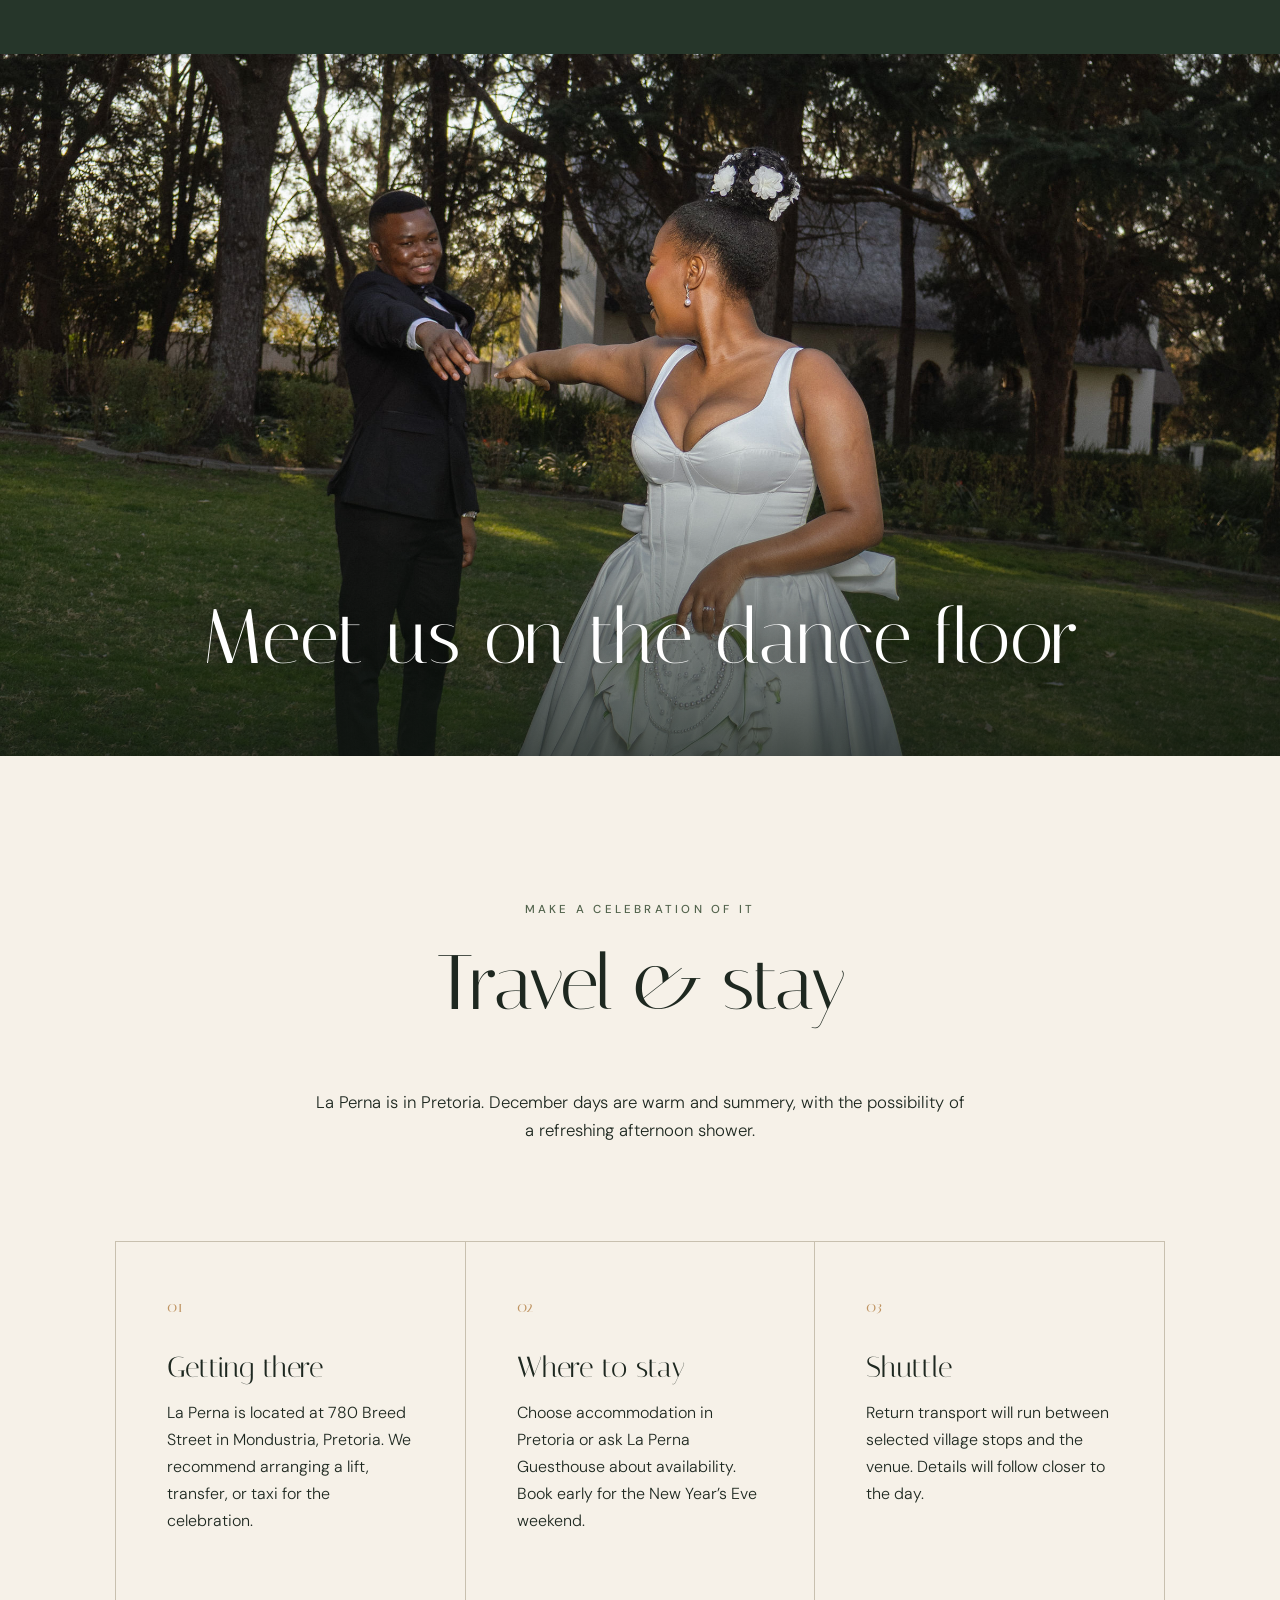
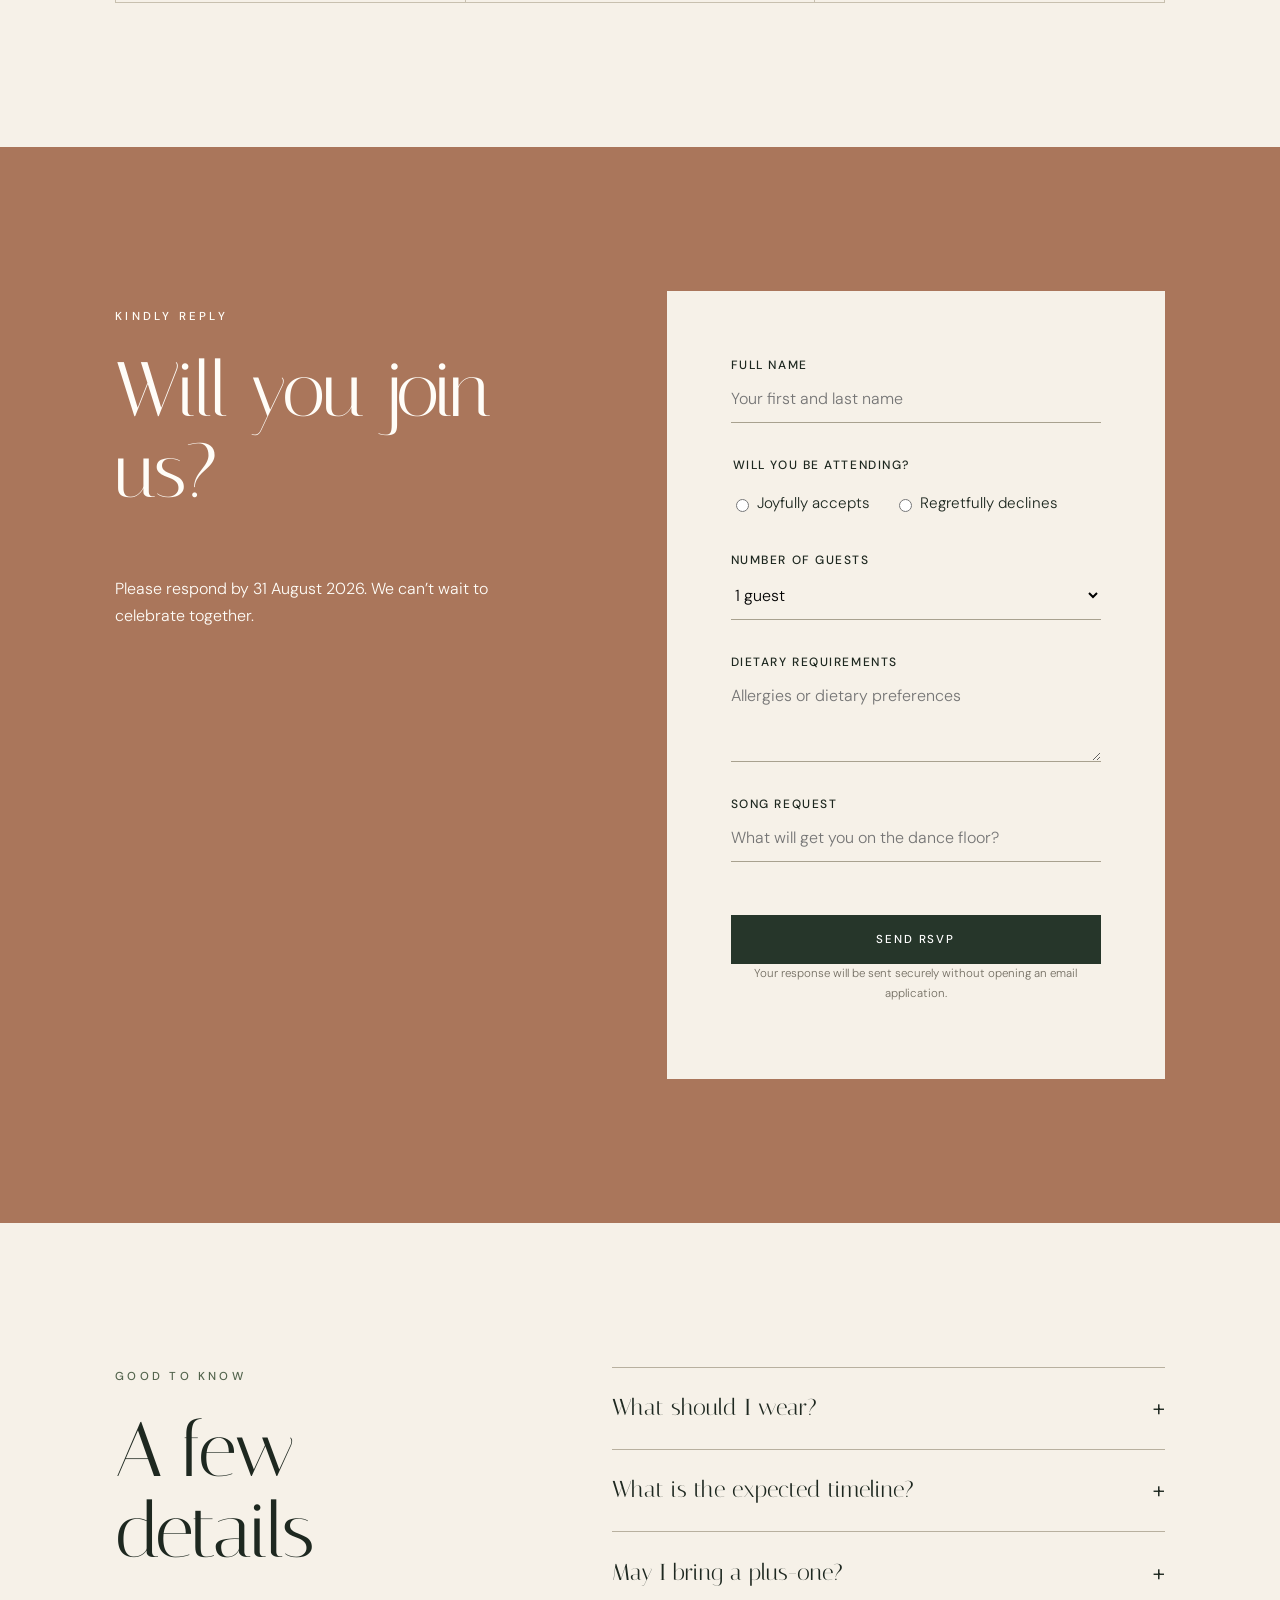
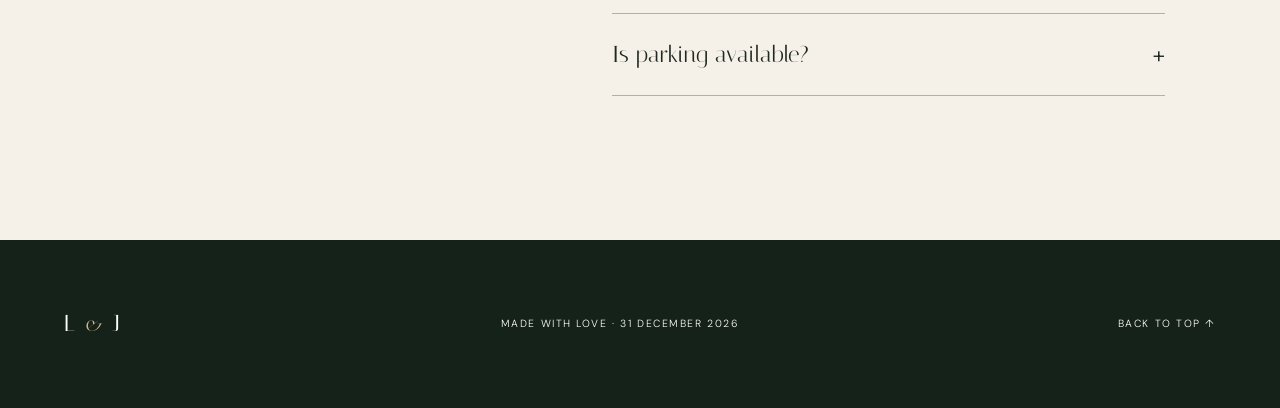
==== commit 66c287a8: "=> 2nd Version" ====
--- a/index.html
+++ b/index.html
@@ -31,6 +31,7 @@
       <div class="hero-content reveal visible">
         <p class="eyebrow">We’re getting married</p>
         <h1 id="hero-title">Lungelo <i>&</i> Jacob</h1>
+		</br>
         <p class="couple-roles">Lungelo Mpinga, Bride <span>·</span> Jacob Nyandoro, Groom</p>
         <p class="hero-date">31 · 12 · 2026 <span>Pretoria, South Africa</span></p>
         <a class="button button-light" href="#rsvp">Kindly RSVP</a>
@@ -66,14 +67,14 @@
     <section class="details section" id="details">
       <div class="section-heading reveal"><p class="eyebrow">The celebration</p><h2>Our wedding programme</h2></div>
       <div class="timeline">
-        <div class="programme-part reveal"><span>Part 1</span><h3>The Umabo & Gifting</h3></div>
-        <article class="reveal"><p class="time">10:00 AM</p><div><span class="line-icon">◇</span><h3>Guest Arrival & Light Breakfast</h3><p>Guests arrive at the venue for morning tea, coffee, and a light breakfast spread.</p></div></article>
-        <article class="reveal"><p class="time">11:00 AM</p><div><span class="line-icon">◇</span><h3>The Arrival of the Bride (<i>uMakoti</i>)</h3><p>The bride’s procession enters the designated traditional area with singing and chanting.</p></div></article>
-        <article class="reveal"><p class="time">11:30 AM</p><div><span class="line-icon">◇</span><h3>Ancestral Introduction</h3><p>The bride performs the traditional walk, introducing herself to the groom’s lineage.</p></div></article>
-        <article class="reveal"><p class="time">12:00 PM</p><div><span class="line-icon">◇</span><h3>The Gifting Ceremony (<i>Ukubonga</i>)</h3><p>The bride distributes blankets, mats, and gifts to the groom’s family members.</p></div></article>
-        <article class="reveal"><p class="time">01:00 PM</p><div><span class="line-icon">◇</span><h3>Intermission & Outfit Change</h3><p>Traditional formalities conclude. Guests and the bridal party change into formal reception attire.</p></div></article>
+        <div class="programme-part reveal"><span>Part 1</span><h3>The Umabo Programme</h3></div>
+        <article class="reveal"><p class="time">10:30 AM</p><div><span class="line-icon">1</span><h3>Guest Arrival & Seating</h3></div></article>
+        <article class="reveal"><p class="time">11:00 AM</p><div><span class="line-icon">2</span><h3>The Arrival of the Bride (<i>UMakoti</i>)</h3></div></article>
+        <article class="reveal"><p class="time">11:30 AM</p><div><span class="line-icon">3</span><h3>Ancestral Introductions</h3></div></article>
+        <article class="reveal"><p class="time">Following</p><div><span class="line-icon">4</span><h3>The Gifting Ceremony (<i>Umabo</i>)</h3></div></article>
+        <article class="reveal"><p class="time">Afterwards</p><div><span class="line-icon">5</span><h3>Refreshments <span class="subtitle">Finger foods</span></h3></div></article>
 
-        <div class="programme-part programme-part-second reveal"><span>Part 2</span><h3>The White Wedding Reception</h3></div>
+        <div class="programme-part programme-part-second reveal"><span>Part 2</span><h3>The Wedding Reception</h3></div>
         <article class="reveal"><p class="time">03:00 PM</p><div><span class="line-icon">✦</span><h3>Reception Venue Doors Open</h3><p>Guests enter the main hall for welcome drinks.</p></div></article>
         <article class="reveal"><p class="time">03:30 PM</p><div><span class="line-icon">✦</span><h3>Grand Entrance</h3><p>The newlyweds make their high-energy formal entrance.</p></div></article>
         <article class="reveal"><p class="time">04:00 PM</p><div><span class="line-icon">✦</span><h3>Speeches & Toasts</h3><p>Words of celebration and wisdom from family elders, parents, and friends.</p></div></article>
@@ -97,23 +98,27 @@
 
     <section class="rsvp section" id="rsvp">
       <div class="rsvp-intro reveal"><p class="eyebrow">Kindly reply</p><h2>Will you join us?</h2><p>Please respond by 31 August 2026. We can’t wait to celebrate together.</p></div>
-      <form id="rsvp-form" class="rsvp-form reveal">
+      <form id="rsvp-form" class="rsvp-form reveal" action="https://formsubmit.co/ajax/olunjeluyisibusiso@gmail.com" method="POST">
+        <input type="hidden" name="_subject" value="New wedding RSVP — Lungelo & Jacob" />
+        <input type="hidden" name="_template" value="table" />
+        <input type="text" name="_honey" class="honeypot" tabindex="-1" autocomplete="off" aria-hidden="true" />
         <label>Full name<input name="name" type="text" autocomplete="name" required placeholder="Your first and last name" /></label>
         <fieldset><legend>Will you be attending?</legend><label class="choice"><input type="radio" name="attendance" value="Joyfully accepts" required /><span>Joyfully accepts</span></label><label class="choice"><input type="radio" name="attendance" value="Regretfully declines" /><span>Regretfully declines</span></label></fieldset>
         <label>Number of guests<select name="guests"><option value="1">1 guest</option><option value="2">2 guests</option><option value="3">3 guests</option><option value="4">4 guests</option></select></label>
         <label>Dietary requirements<textarea name="dietary" rows="3" placeholder="Allergies or dietary preferences"></textarea></label>
         <label>Song request<input name="song" type="text" placeholder="What will get you on the dance floor?" /></label>
-        <button class="button button-dark" type="submit">Send RSVP</button>
-        <p class="form-note">Submitting will open your email app with your response ready to send.</p>
-        <div class="form-success" role="status" hidden><strong>Your reply is ready.</strong><p>Please send the prepared email to complete your RSVP.</p></div>
+        <button class="button button-dark" type="submit"><span class="button-label">Send RSVP</span></button>
+        <p class="form-note">Your response will be sent securely without opening an email application.</p>
+        <div class="form-success" role="status" hidden><strong>Thank you — your RSVP has been sent.</strong><p>We look forward to celebrating with you.</p></div>
+        <div class="form-error" role="alert" hidden><strong>We couldn’t send your RSVP.</strong><p>Please check your connection and try again.</p></div>
       </form>
     </section>
 
     <section class="faq section" id="faq">
       <div class="section-heading reveal"><p class="eyebrow olive">Good to know</p><h2>A few details</h2></div>
       <div class="accordion reveal">
-        <details><summary>What should I wear?<span>+</span></summary><div class="faq-answer"><p><strong>Umabo:</strong> Traditional African attire is highly encouraged. Vibrant colours, prints, or formal black-tie outfits are welcome.</p><p><strong>Reception:</strong> Semi-formal or formal evening wear.</p></div></details>
-        <details><summary>What is the expected timeline?<span>+</span></summary><div class="faq-answer"><p><strong>Part 1 — Umabo:</strong> Held in the morning and early afternoon. Expect high-energy singing, dancing, and the traditional gifting ceremony.</p><p><strong>Part 2 — White Wedding Reception:</strong> Held afterwards at the designated reception venue, featuring dinner, speeches, and dancing.</p></div></details>
+        <details><summary>What should I wear?<span>+</span></summary><div class="faq-answer"><p><strong>Modern Traditional Wear or Formal Evening Wear</strong></p><figure class="colour-palette"><img src="assets/wedding-colour-palette.jpeg" alt="Recommended wedding colour palette featuring soft earth, desert, olive, neutral, and jewel-tone options" loading="lazy" /><figcaption>Recommended colour palette</figcaption></figure></div></details>
+        <details><summary>What is the expected timeline?<span>+</span></summary><div class="faq-answer"><p><strong>Part 1 — Umabo:</strong> Held in the morning and early afternoon. Expect high-energy singing, dancing, and the traditional gifting ceremony.</p><p><strong>Part 2 — Wedding Reception:</strong> Held afterwards at the designated reception venue, featuring dinner, speeches, and dancing.</p></div></details>
         <details><summary>May I bring a plus-one?<span>+</span></summary><div class="faq-answer"><p>Only if a plus-one is indicated on your invitation.</p></div></details>
         <details><summary>Is parking available?<span>+</span></summary><div class="faq-answer"><p>Yes. There is plenty of parking at the venue.</p></div></details>
       </div>
--- a/styles.css
+++ b/styles.css
@@ -1,5 +1,5 @@
 :root{--ink:#1e2820;--olive:#53644d;--deep:#26362a;--paper:#f6f1e8;--cream:#eee5d8;--white:#fffdf8;--gold:#bf9462;--serif:'Italiana',Georgia,serif;--sans:'DM Sans',Arial,sans-serif}
-.couple-roles{margin:-1rem 0 1.25rem;font-size:.72rem;letter-spacing:.12em;text-transform:uppercase;color:#f0dfca}.couple-roles span{color:#d1ae84;margin:0 .4rem}.programme-part{padding:2.5rem 0 1.5rem;border-top:1px solid #ffffff80}.programme-part span{text-transform:uppercase;letter-spacing:.2em;font-size:.68rem;color:#d4b388}.programme-part h3{font-size:2.3rem;margin:.5rem 0}.programme-part-second{margin-top:5rem}.faq-answer p{max-width:640px;padding-right:3rem;margin:1rem 0 0}.faq-answer strong{font-weight:600;color:var(--olive)}.hero-couple{background-image:url('assets/lungelo-jacob-117.jpg');background-size:cover;background-position:center 38%}.photo-moment{min-height:78svh;background-size:cover;background-repeat:no-repeat;position:relative;display:flex;align-items:flex-end;justify-content:center;padding:5rem 5vw;color:white;text-align:center}.photo-moment::after{content:'';position:absolute;inset:0;background:linear-gradient(180deg,transparent 50%,rgba(14,22,16,.72) 100%)}.photo-moment p{position:relative;z-index:1;font:400 clamp(2.5rem,6vw,5.5rem)/1 var(--serif);margin:0;text-shadow:0 2px 24px #0008}.photo-moment-playful{background-image:url('assets/lungelo-jacob-53.jpg');background-position:center 40%}.photo-moment-bridge{background-image:url('assets/lungelo-jacob-136.jpg');background-size:contain;background-position:center;background-color:#131a14}.photo-moment-garden{background-image:url('assets/lungelo-jacob-41.jpg');background-position:center 46%}
+.couple-roles{margin:-1rem 0 1.25rem;font-size:.72rem;letter-spacing:.12em;text-transform:uppercase;color:#f0dfca}.couple-roles span{color:#d1ae84;margin:0 .4rem}.programme-part{padding:2.5rem 0 1.5rem;border-top:1px solid #ffffff80}.programme-part span{text-transform:uppercase;letter-spacing:.2em;font-size:.68rem;color:#d4b388}.programme-part h3{font-size:2.3rem;margin:.5rem 0}.programme-part-second{margin-top:5rem}.timeline .subtitle{display:block;margin-top:.45rem;font:300 .82rem var(--sans);letter-spacing:.12em;text-transform:uppercase;color:#d7ddd7}.honeypot{position:absolute!important;left:-9999px!important;opacity:0!important;pointer-events:none!important}.button:disabled{cursor:wait;opacity:.65}.form-error{border:1px solid #9d3c34;padding:1rem;text-align:center;margin-top:1rem;color:#9d3c34}.form-error p{margin:0}.faq-answer p{max-width:640px;padding-right:3rem;margin:1rem 0 0}.faq-answer strong{font-weight:600;color:var(--olive)}.colour-palette{max-width:640px;margin:1.5rem 0 .5rem}.colour-palette img{display:block;width:100%;height:auto;border:1px solid #c8c0af}.colour-palette figcaption{margin-top:.6rem;font-size:.68rem;letter-spacing:.14em;text-transform:uppercase;color:var(--olive)}.hero-couple{background-image:url('assets/lungelo-jacob-117.jpg');background-size:cover;background-position:center 38%}.photo-moment{min-height:78svh;background-size:cover;background-repeat:no-repeat;position:relative;display:flex;align-items:flex-end;justify-content:center;padding:5rem 5vw;color:white;text-align:center}.photo-moment::after{content:'';position:absolute;inset:0;background:linear-gradient(180deg,transparent 50%,rgba(14,22,16,.72) 100%)}.photo-moment p{position:relative;z-index:1;font:400 clamp(2.5rem,6vw,5.5rem)/1 var(--serif);margin:0;text-shadow:0 2px 24px #0008}.photo-moment-playful{background-image:url('assets/lungelo-jacob-53.jpg');background-position:center 40%}.photo-moment-bridge{background-image:url('assets/lungelo-jacob-136.jpg');background-size:contain;background-position:center;background-color:#131a14}.photo-moment-garden{background-image:url('assets/lungelo-jacob-41.jpg');background-position:center 46%}
 *{box-sizing:border-box}html{scroll-behavior:smooth}body{margin:0;background:var(--paper);color:var(--ink);font-family:var(--sans);font-weight:300;line-height:1.7}h1,h2,h3,p{margin-top:0}h1,h2,h3{font-family:var(--serif);font-weight:400;line-height:1.05}h2{font-size:clamp(2.8rem,6vw,5.7rem);letter-spacing:-.025em}h3{font-size:1.8rem}a{color:inherit}.skip-link{position:fixed;left:1rem;top:-5rem;background:white;padding:.7rem 1rem;z-index:100}.skip-link:focus{top:1rem}.site-header{position:absolute;z-index:10;top:0;left:0;width:100%;height:98px;display:flex;align-items:center;justify-content:space-between;padding:0 5vw;color:var(--white);border-bottom:1px solid #ffffff30}.monogram{text-decoration:none;font-family:var(--serif);font-size:1.45rem;letter-spacing:.08em}.monogram span{font-size:.8em;color:#d3b68c}.site-header nav{display:flex;align-items:center;gap:2.2rem}.site-header nav a{text-decoration:none;font-size:.75rem;letter-spacing:.12em;text-transform:uppercase}.site-header nav a:hover{color:#e4ccb0}.nav-rsvp{border:1px solid #ffffff80;padding:.65rem 1.2rem}.menu-toggle{display:none;background:none;border:1px solid #ffffff70;color:white;padding:.5rem .75rem;text-transform:uppercase;letter-spacing:.1em}.hero{height:100svh;min-height:680px;position:relative;color:var(--white);display:flex;align-items:center;overflow:hidden}.hero>img{position:absolute;inset:0;width:100%;height:100%;object-fit:cover}.hero-shade{position:absolute;inset:0;background:linear-gradient(90deg,rgba(15,25,16,.78) 0%,rgba(22,29,19,.42) 48%,rgba(20,25,18,.08) 100%)}.hero-content{position:relative;padding-left:9vw;margin-top:5rem}.eyebrow{text-transform:uppercase;letter-spacing:.28em;font-size:.72rem;font-weight:500;margin-bottom:1.5rem}.eyebrow.olive{color:var(--olive)}.hero h1{font-size:clamp(4.5rem,11vw,10rem);line-height:.78;letter-spacing:-.04em;margin-bottom:2.4rem}.hero h1 i{color:#d1ae84;font-weight:400}.hero-date{font-size:.8rem;letter-spacing:.22em;text-transform:uppercase}.hero-date span{display:block;margin-top:.6rem;letter-spacing:.1em}.button{display:inline-flex;align-items:center;justify-content:center;margin-top:1.3rem;padding:1rem 1.8rem;border:1px solid;text-transform:uppercase;letter-spacing:.16em;font:500 .72rem var(--sans);text-decoration:none;cursor:pointer}.button-light{border-color:#ffffff90}.button-light:hover{background:white;color:var(--deep)}.button-dark{background:var(--deep);border-color:var(--deep);color:white;width:100%}.button-dark:hover{background:var(--olive)}.scroll-cue{position:absolute;bottom:2rem;right:5vw;text-decoration:none;text-transform:uppercase;letter-spacing:.18em;font-size:.65rem}.scroll-cue span{display:inline-block;height:1px;width:50px;background:white;vertical-align:middle;margin-right:1rem}.section{padding:9rem 9vw}.welcome{display:grid;grid-template-columns:1.6fr .7fr;gap:10vw;align-items:center}.welcome h2{margin-bottom:2rem}.lead{font-size:1.15rem;max-width:580px}.date-card{border:1px solid #9c957f;aspect-ratio:1;display:flex;flex-direction:column;justify-content:center;align-items:center;text-transform:uppercase;letter-spacing:.18em;font-size:.7rem;transform:rotate(2deg)}.date-card strong{font:400 7rem/1 var(--serif);color:var(--olive)}.story{background:var(--cream);display:grid;grid-template-columns:1fr 1fr;gap:10vw;align-items:center}.story-copy p:not(.eyebrow){max-width:620px}.quote{margin:0;padding:4rem;border-left:1px solid var(--gold);font:400 clamp(2rem,4vw,3.8rem)/1.2 var(--serif);color:var(--olive)}.quote>span{display:block;font-size:6rem;color:var(--gold);line-height:.4}.quote cite{display:block;font:400 .68rem var(--sans);letter-spacing:.17em;text-transform:uppercase;margin-top:2rem}.details{background:var(--deep);color:var(--white)}.section-heading{text-align:center;max-width:780px;margin:0 auto 6rem}.section-heading>p:last-child{max-width:650px;margin:0 auto}.timeline{max-width:800px;margin:auto}.timeline article{display:grid;grid-template-columns:120px 1fr;border-top:1px solid #ffffff25;padding:2rem 0}.timeline article:last-child{border-bottom:1px solid #ffffff25}.time{letter-spacing:.16em;font-size:.78rem}.timeline h3{margin:.3rem 0 .7rem}.timeline article div{position:relative;padding-left:3.4rem}.line-icon{position:absolute;left:0;color:#d4b388;font-size:1.3rem}.timeline p:last-child{color:#d7ddd7;margin:0}.venue-card{background:var(--paper);color:var(--ink);max-width:900px;margin:6rem auto 0;padding:3rem 4rem;display:flex;justify-content:space-between;align-items:end}.venue-card h3{font-size:2.6rem;margin-bottom:.8rem}.text-link{text-transform:uppercase;text-decoration:none;border-bottom:1px solid;letter-spacing:.14em;font-size:.68rem}.travel .section-heading p:last-child{font-size:1.05rem}.travel-grid{display:grid;grid-template-columns:repeat(3,1fr);gap:1px;background:#c8c0af;border:1px solid #c8c0af}.travel-grid article{background:var(--paper);padding:3.2rem}.travel-grid span{color:var(--gold);font:400 1rem var(--serif)}.travel-grid h3{margin:2rem 0 1rem}.rsvp{background:#aa765b;color:var(--white);display:grid;grid-template-columns:.85fr 1fr;gap:10vw}.rsvp-intro{padding-top:1rem}.rsvp-intro p:last-child{max-width:430px}.rsvp-form{background:var(--paper);color:var(--ink);padding:4rem}.rsvp-form>label,.rsvp-form fieldset{display:block;border:0;padding:0;margin:0 0 2rem;font-size:.75rem;font-weight:500;letter-spacing:.13em;text-transform:uppercase}.rsvp-form input[type=text],.rsvp-form select,.rsvp-form textarea{display:block;width:100%;border:0;border-bottom:1px solid #a8a18f;background:transparent;padding:.8rem 0;font:300 1rem var(--sans);border-radius:0;outline:none}.rsvp-form input:focus,.rsvp-form select:focus,.rsvp-form textarea:focus{border-bottom-color:var(--deep)}.rsvp-form textarea{resize:vertical}.choice{display:inline-flex;align-items:center;margin:1rem 1.5rem 0 0;text-transform:none;letter-spacing:0;font-weight:300;font-size:.95rem}.choice input{accent-color:var(--deep);margin-right:.5rem}.form-note{font-size:.72rem;text-align:center;color:#716c60}.form-success{border:1px solid var(--olive);padding:1rem;text-align:center;margin-top:1rem;color:var(--olive)}.form-success p{margin:0}.faq{display:grid;grid-template-columns:.8fr 1.2fr;gap:10vw}.faq .section-heading{text-align:left;margin:0}.accordion details{border-top:1px solid #b8b09f;padding:1.6rem 0}.accordion details:last-child{border-bottom:1px solid #b8b09f}.accordion summary{list-style:none;cursor:pointer;font:400 1.45rem var(--serif);display:flex;justify-content:space-between}.accordion summary::-webkit-details-marker{display:none}.accordion summary span{font-family:var(--sans);font-weight:300;transition:.25s}.accordion details[open] summary span{transform:rotate(45deg)}.accordion details p{max-width:600px;padding-right:3rem;margin:1rem 0 0}footer{background:#15221a;color:white;padding:4rem 5vw;display:flex;align-items:center;justify-content:space-between}footer p{margin:0;text-transform:uppercase;letter-spacing:.15em;font-size:.65rem}.back-top{text-transform:uppercase;text-decoration:none;font-size:.65rem;letter-spacing:.15em}.reveal{opacity:0;transform:translateY(24px);transition:opacity .8s ease,transform .8s ease}.reveal.visible{opacity:1;transform:none}
 @media(max-width:800px){.site-header{height:78px}.menu-toggle{display:block}.site-header nav{display:none;position:absolute;top:78px;left:0;right:0;background:var(--deep);padding:2rem 5vw;flex-direction:column;align-items:flex-start}.site-header nav.open{display:flex}.hero-content{padding:0 7vw}.hero h1{font-size:clamp(4rem,21vw,7rem)}.hero-couple{background-position:center 42%}.hero-shade{background:linear-gradient(90deg,rgba(15,25,16,.76),rgba(20,25,18,.2))}.section{padding:6rem 7vw}.welcome,.story,.rsvp,.faq{grid-template-columns:1fr}.date-card{max-width:330px;margin:auto;width:100%}.quote{padding:3rem 1.5rem}.section-heading{margin-bottom:3.5rem}.timeline article{grid-template-columns:75px 1fr}.timeline article div{padding-left:2.3rem}.venue-card{padding:2rem;display:block}.venue-card .text-link{display:inline-block;margin-top:1rem}.travel-grid{grid-template-columns:1fr}.travel-grid article{padding:2.2rem}.rsvp-form{padding:2rem}.faq{gap:3rem}.photo-moment{min-height:68svh;background-attachment:scroll}.photo-moment-playful{background-position:center 38%}.photo-moment-bridge{background-position:center;background-size:contain}.photo-moment-garden{background-position:center 38%}footer{gap:2rem;flex-direction:column;text-align:center}.scroll-cue{display:none}}
 @media(prefers-reduced-motion:reduce){html{scroll-behavior:auto}.reveal{opacity:1;transform:none;transition:none}}
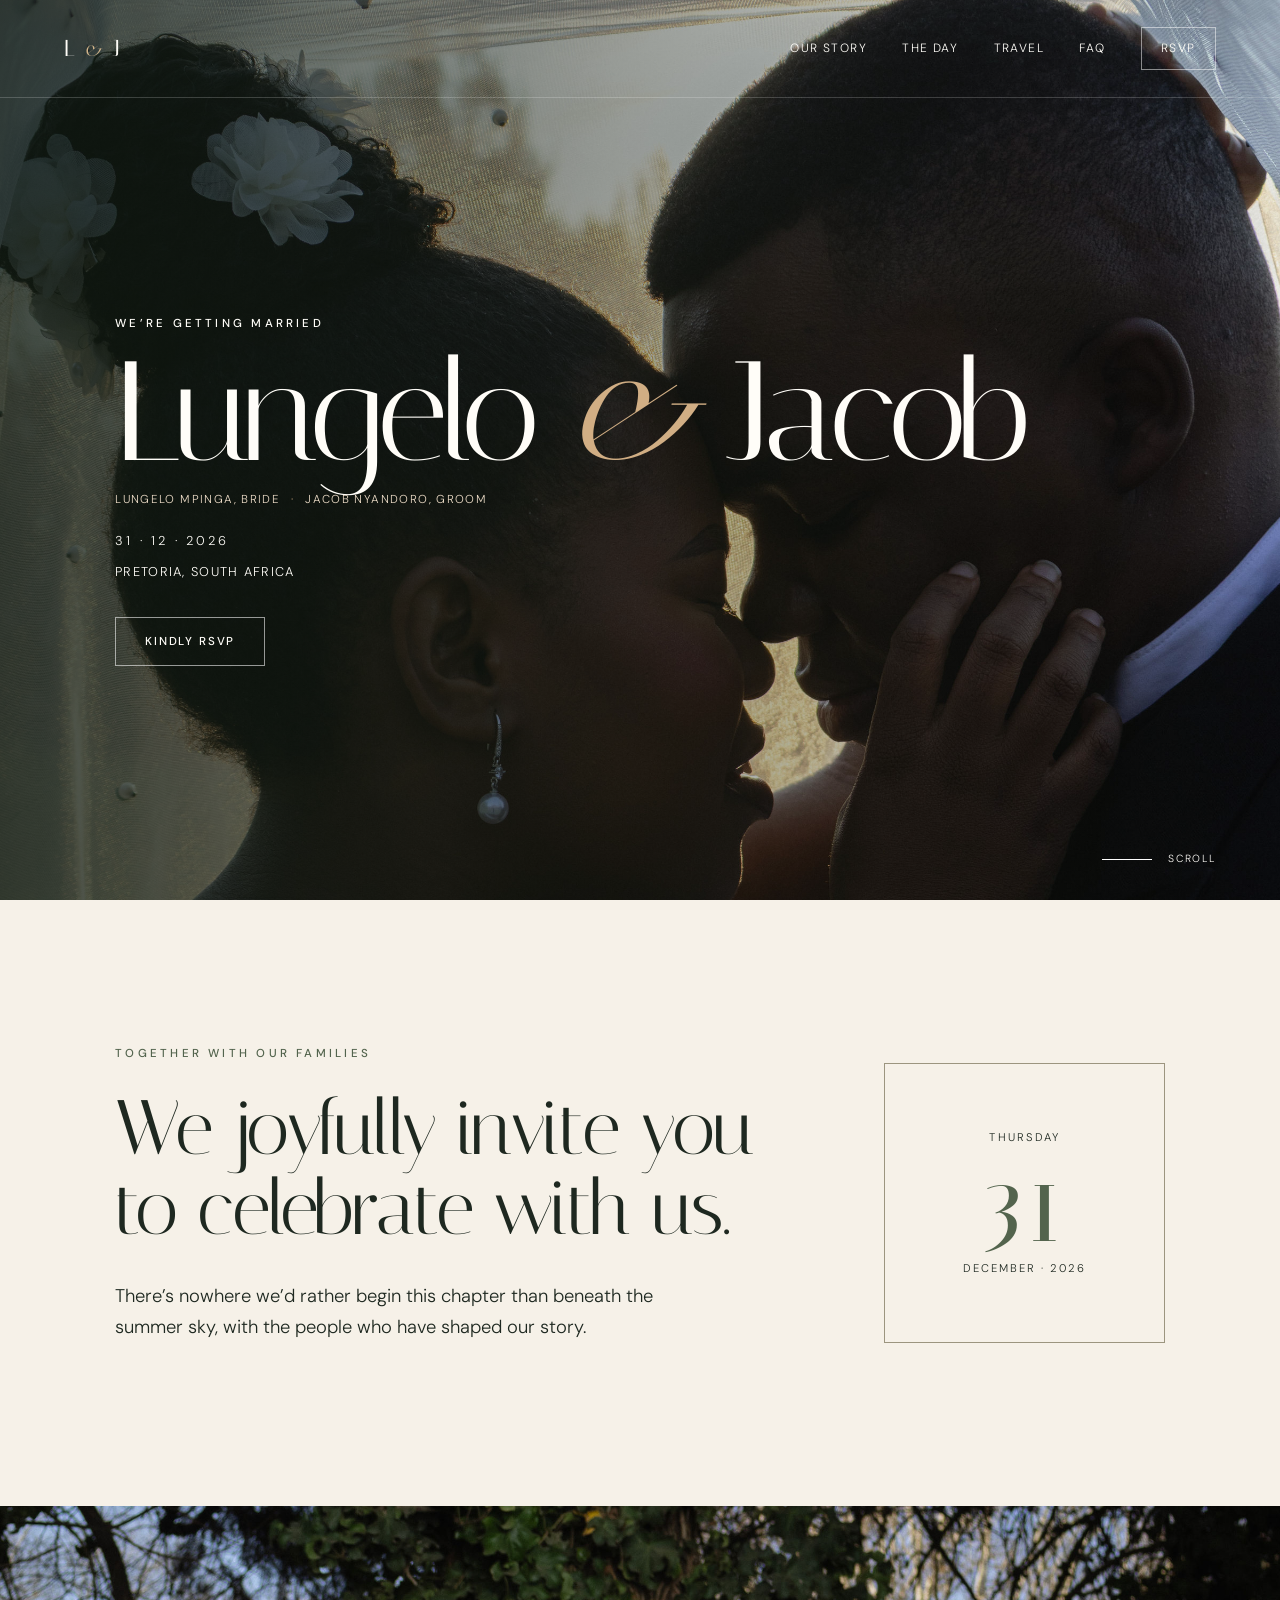
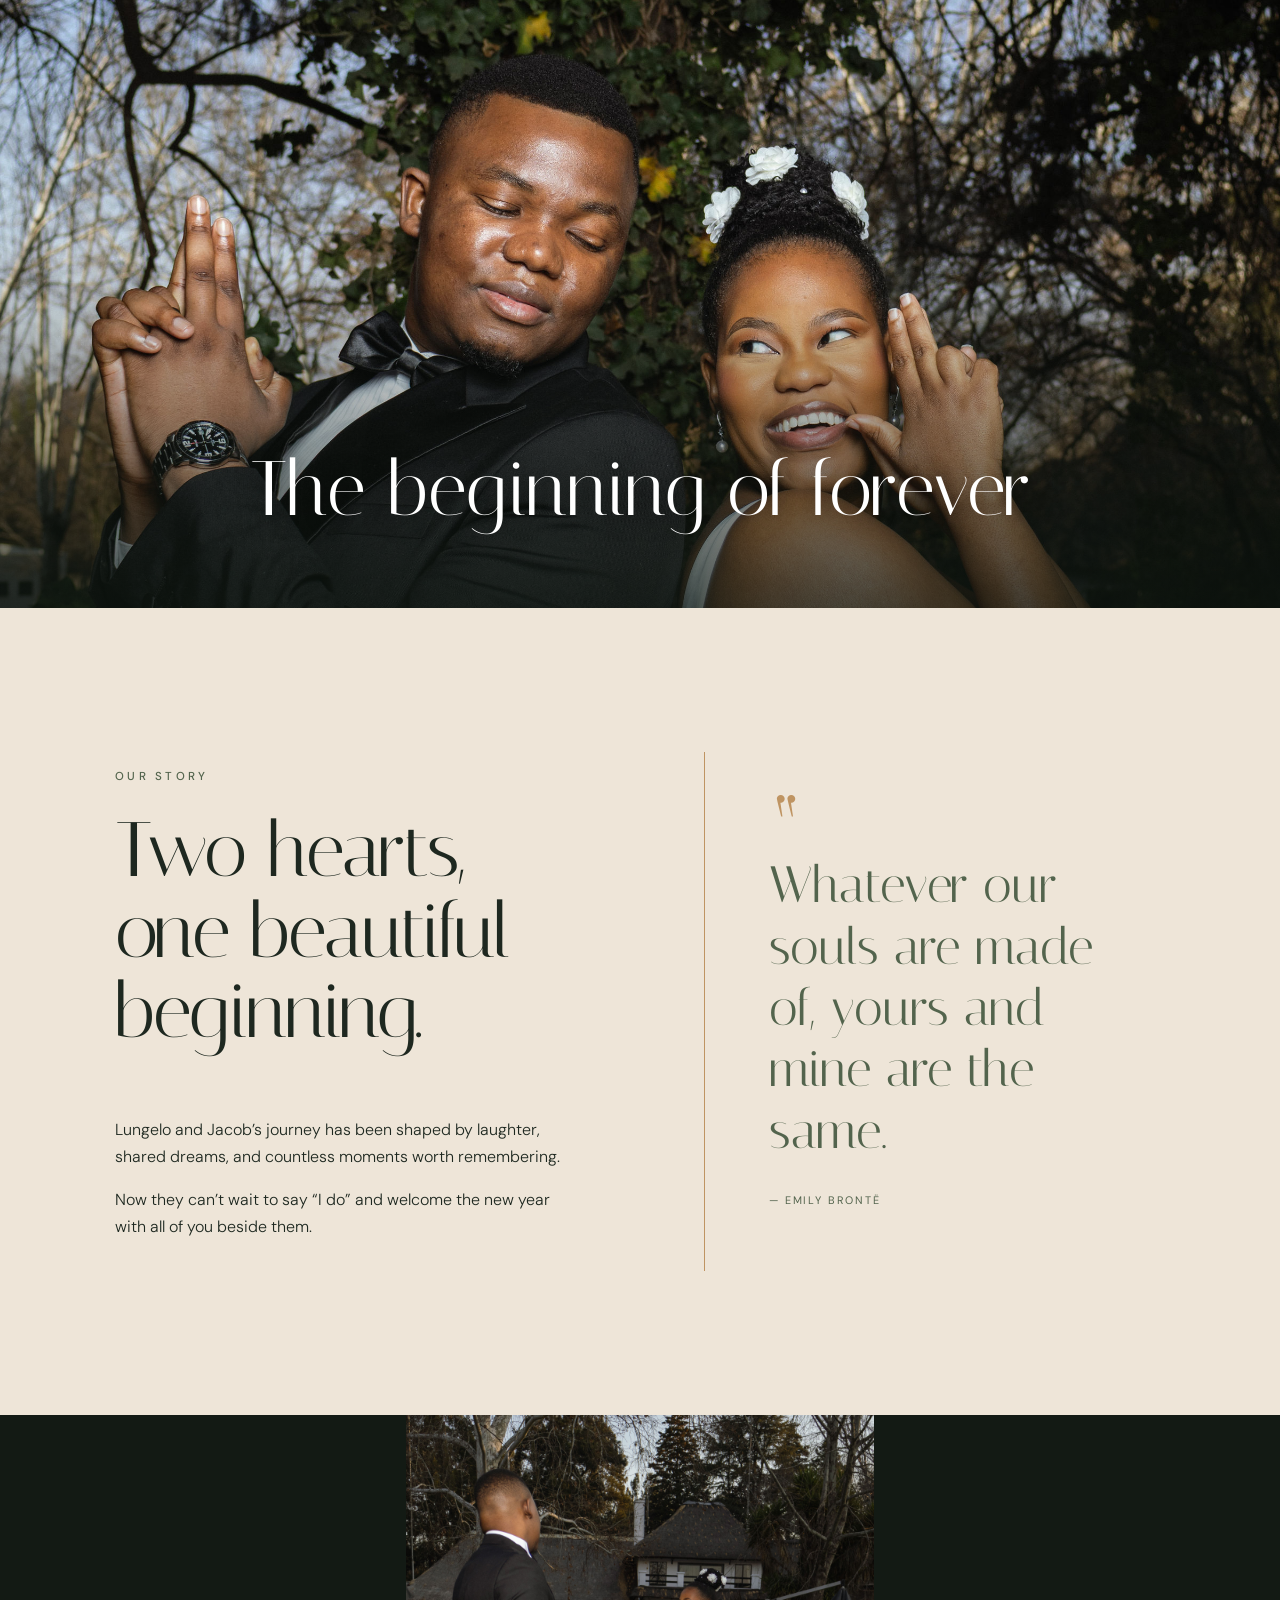
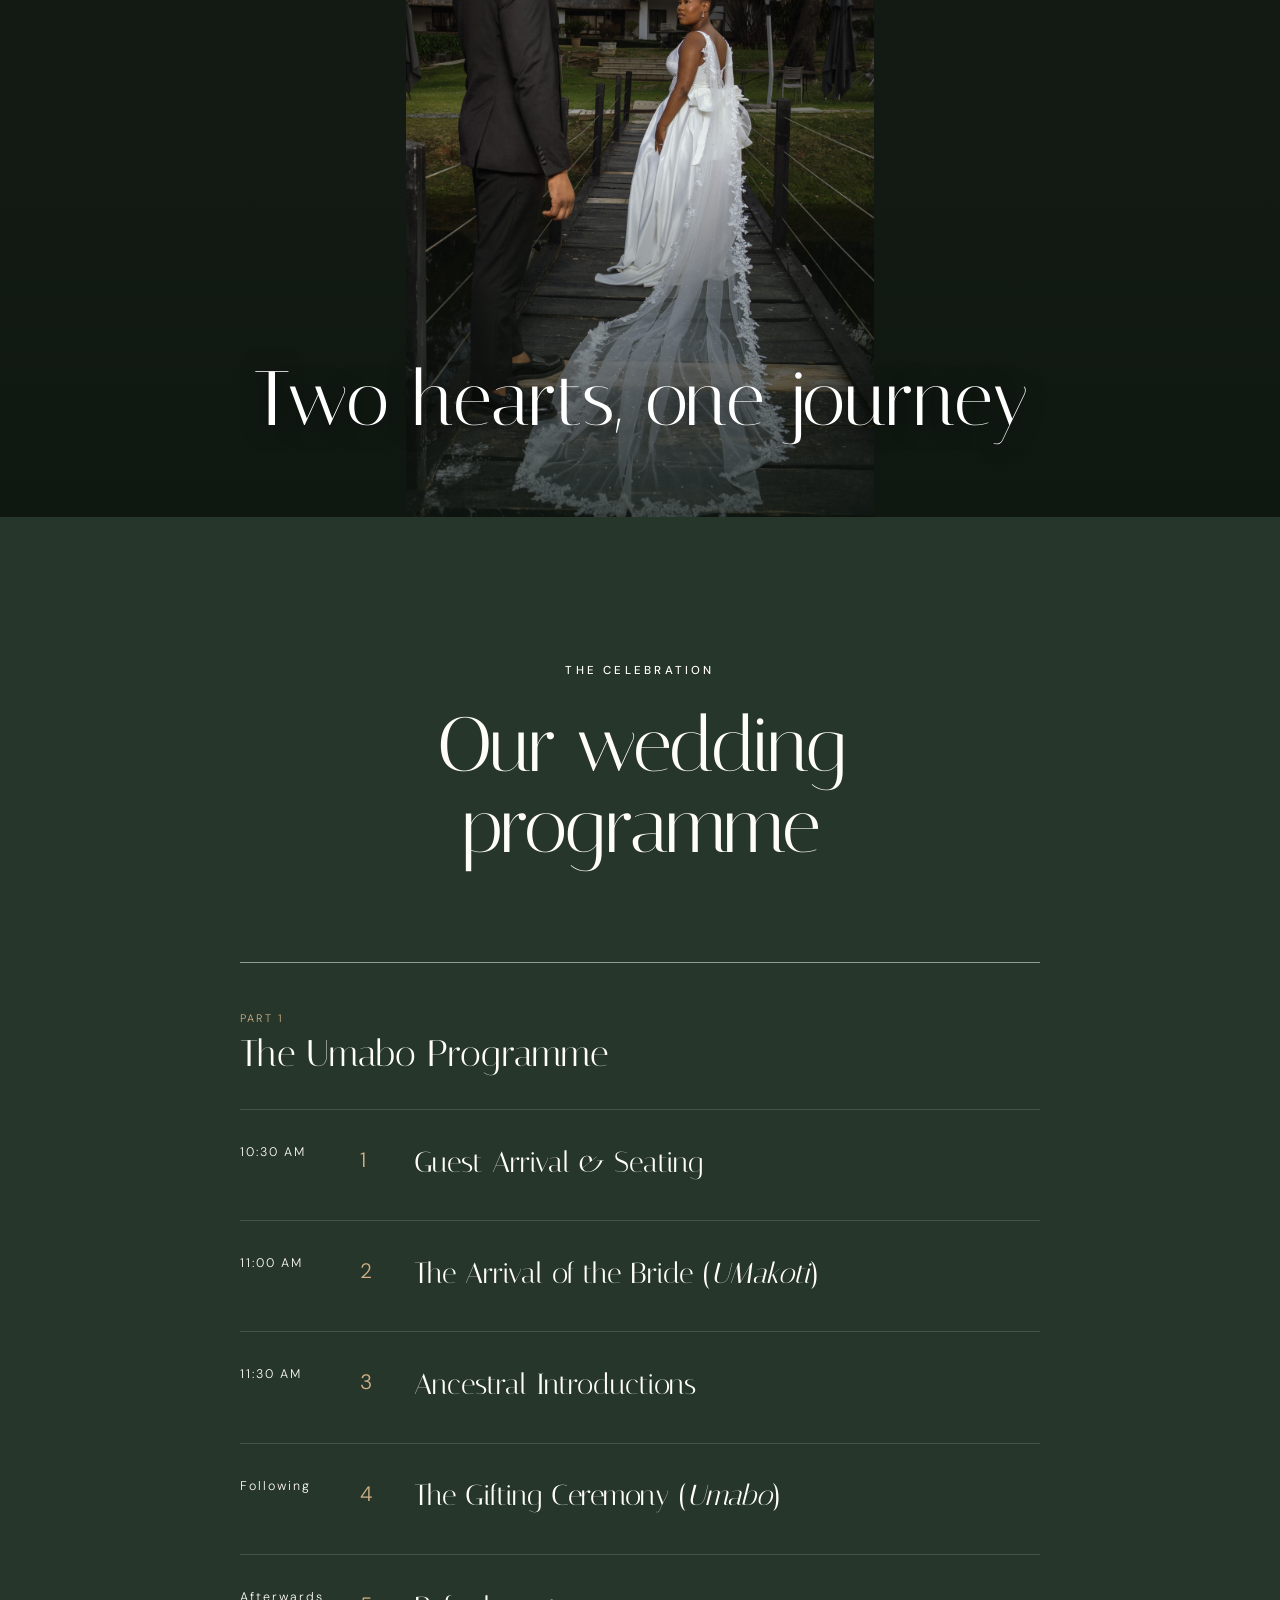
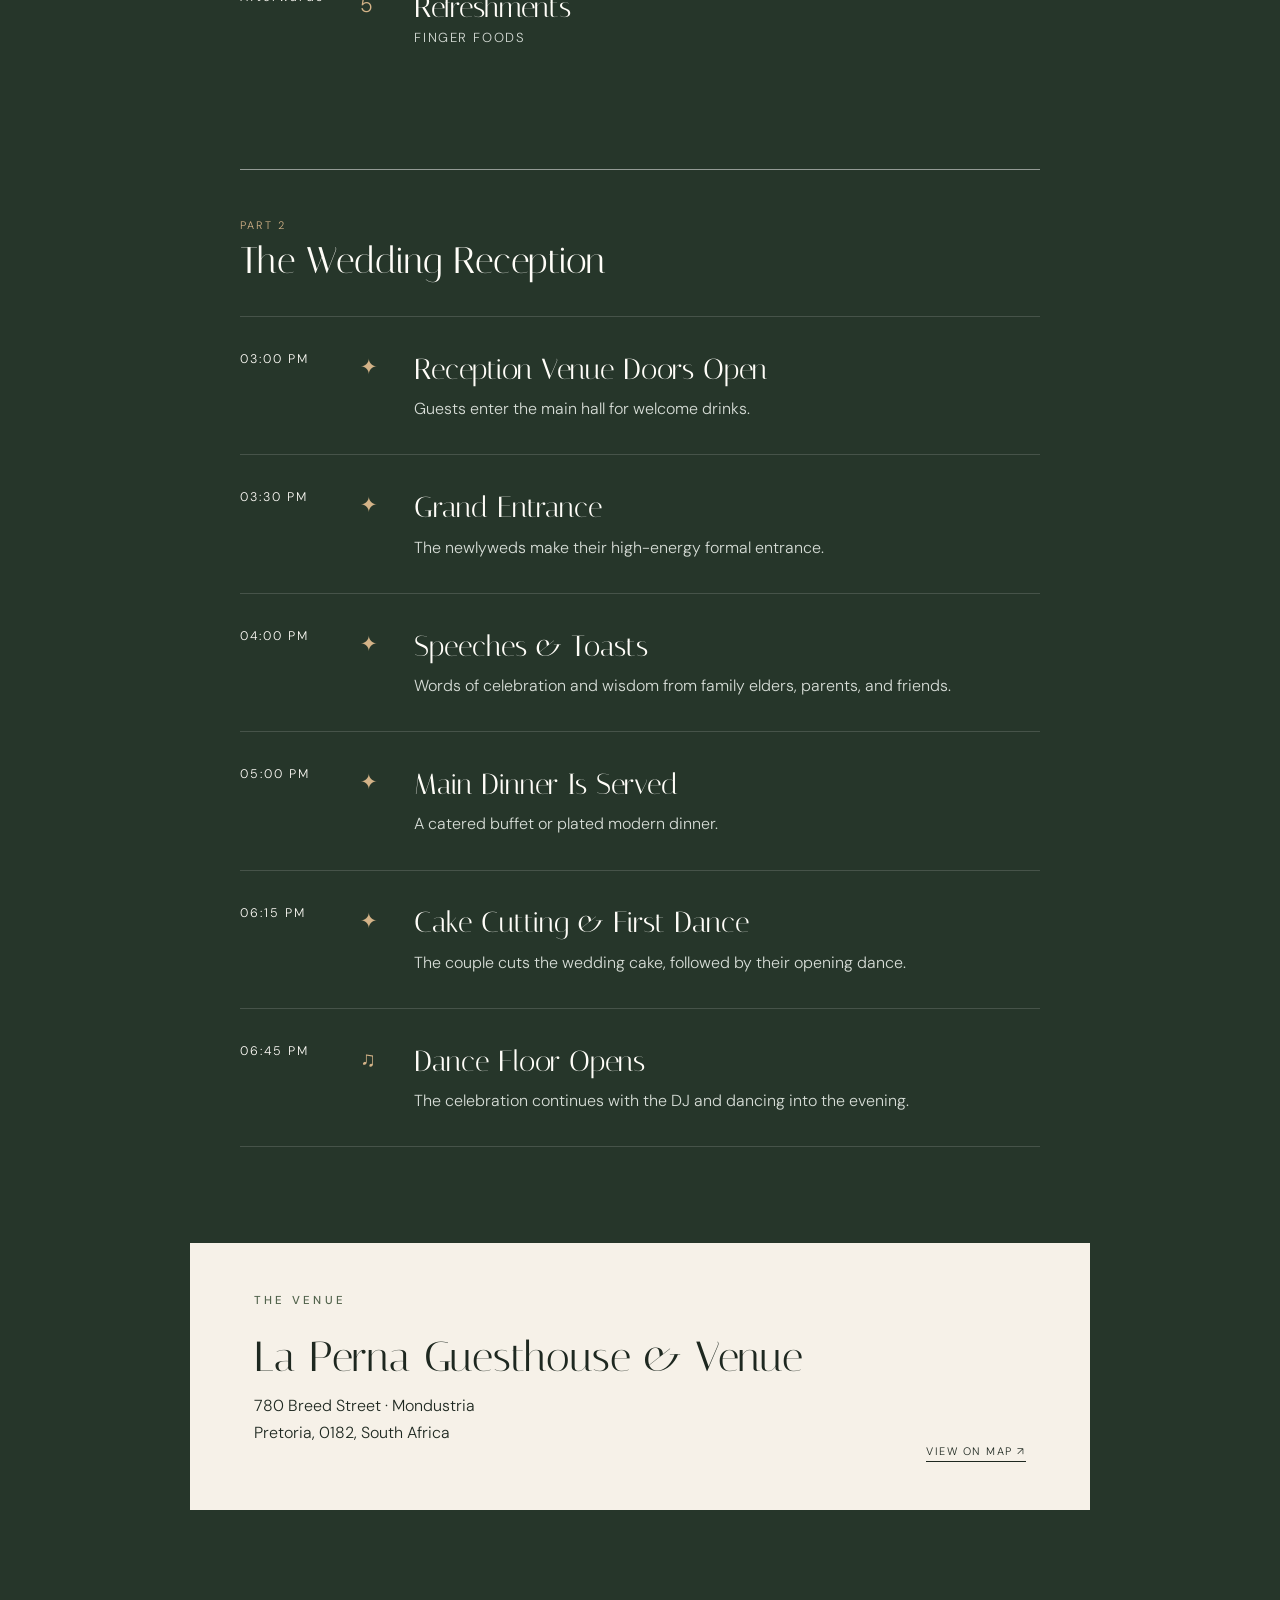
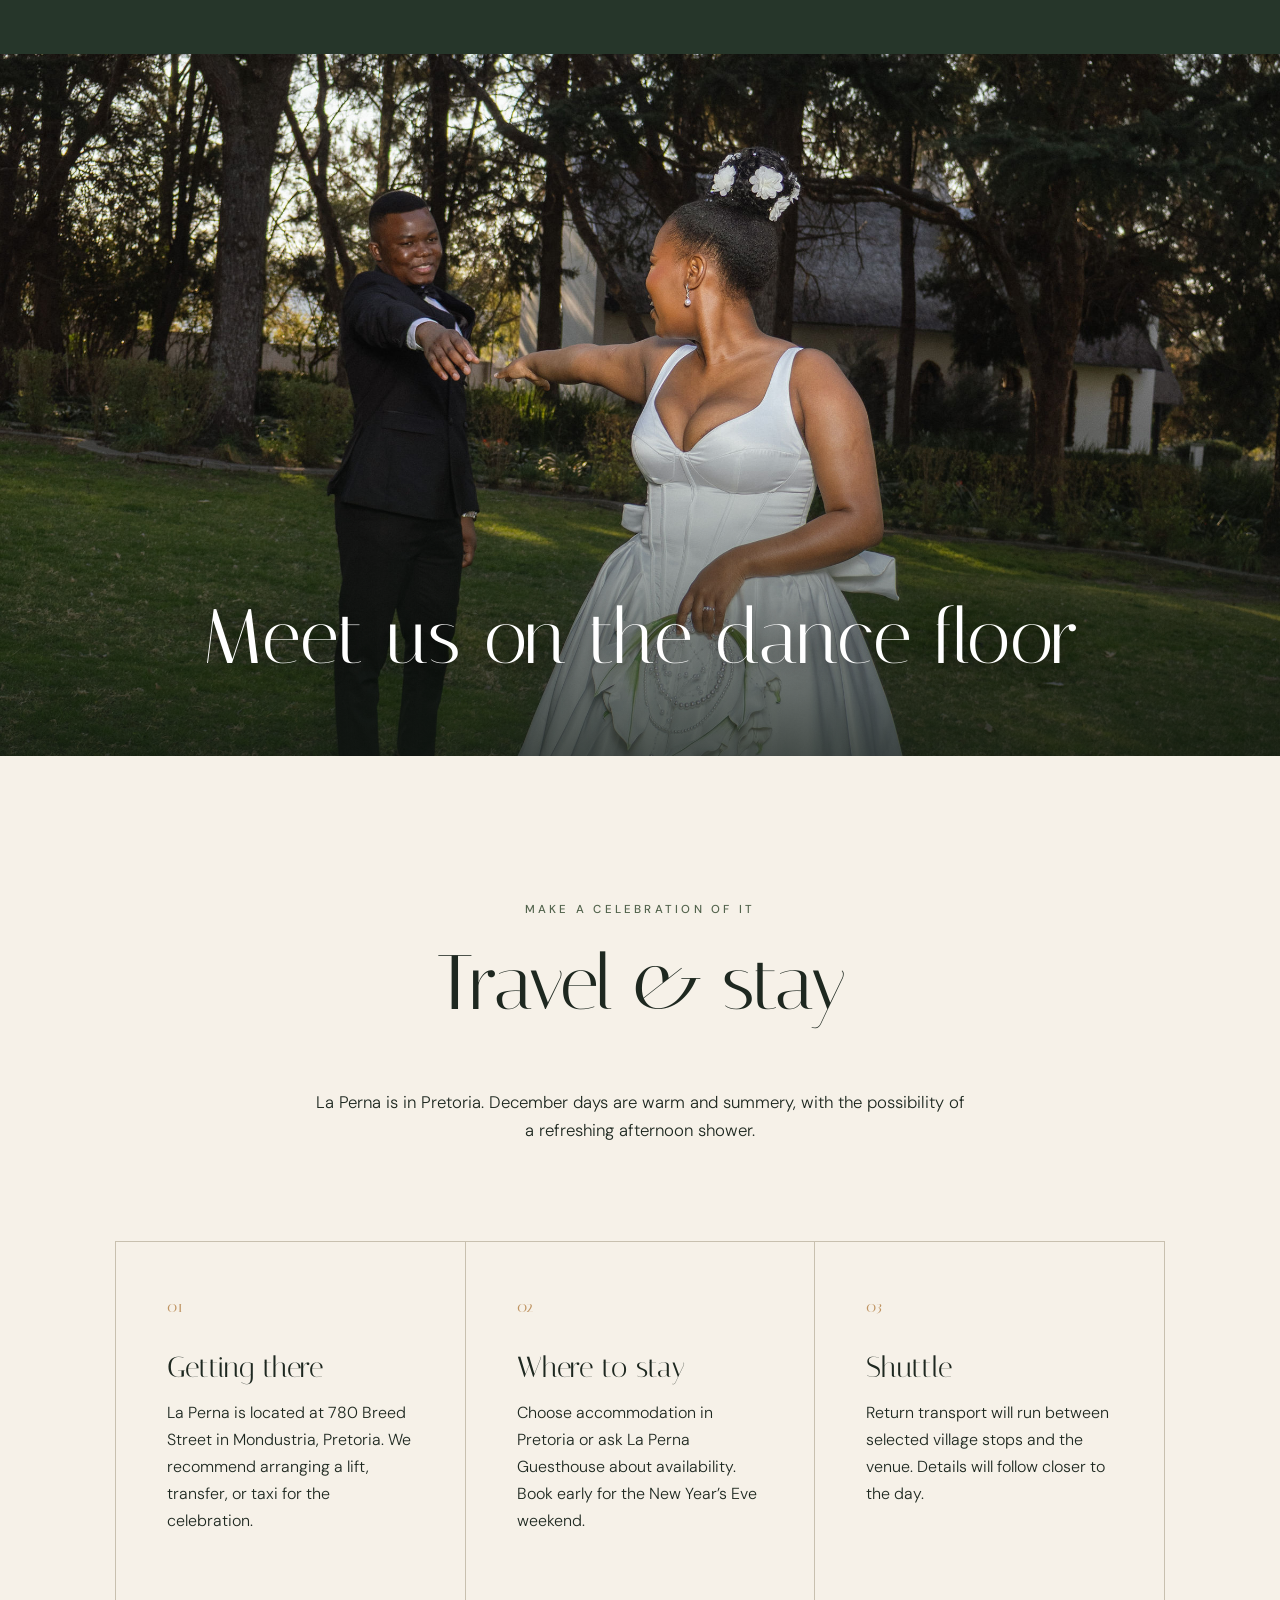
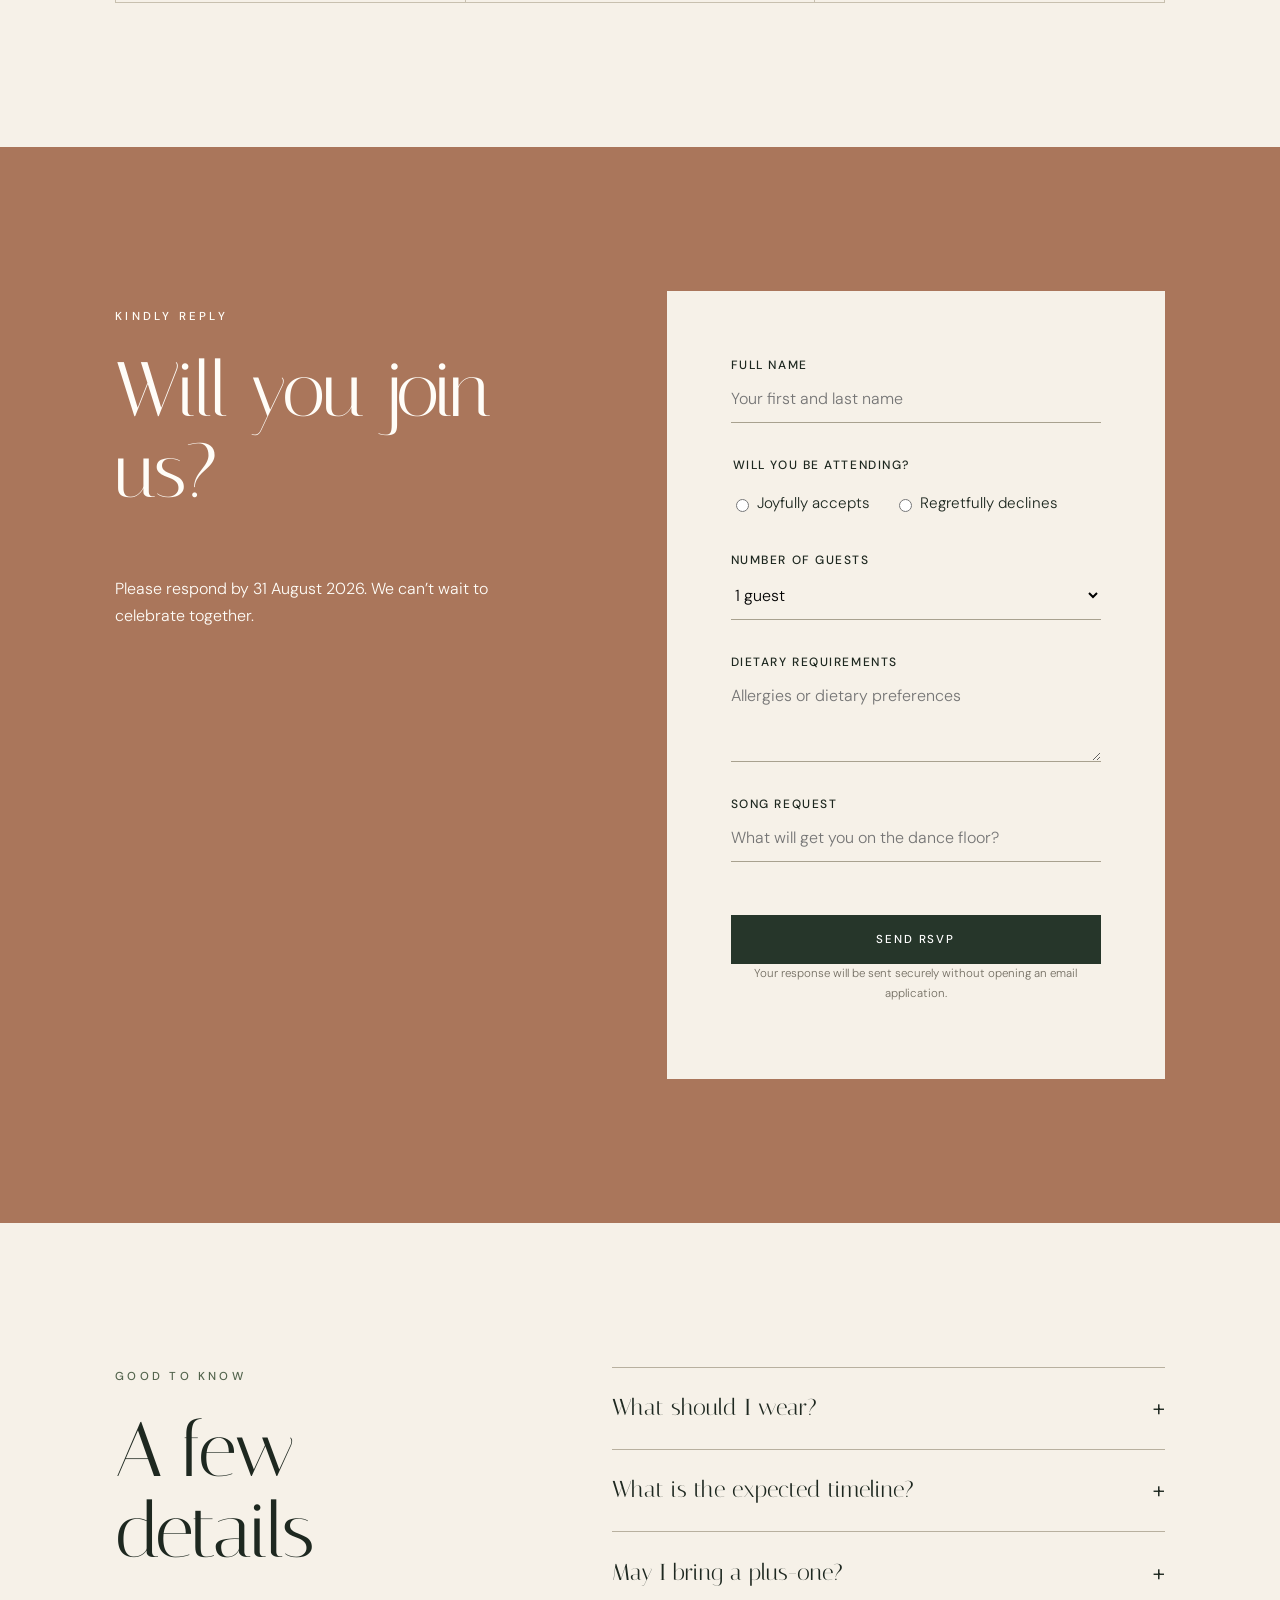
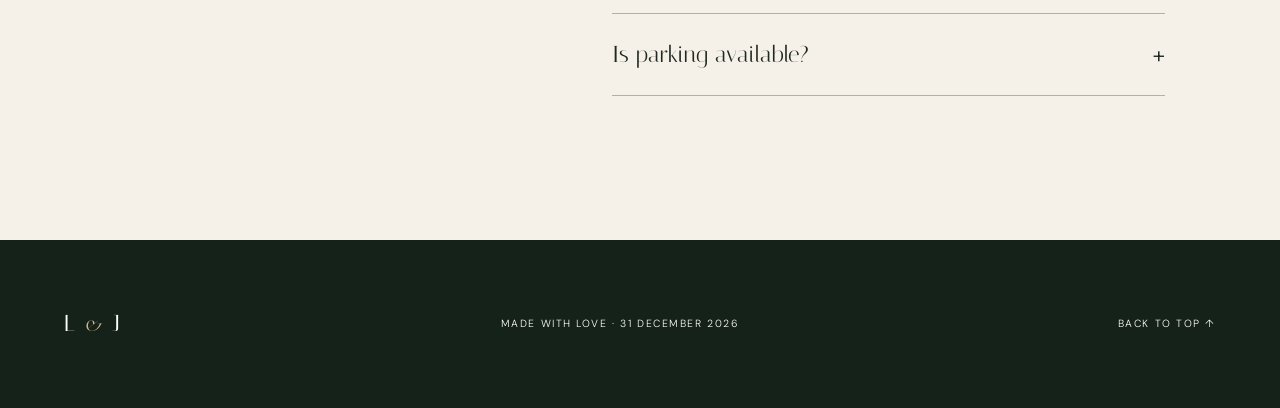
==== commit 65bd65f0: "=> Added Invites" ====
--- a/index.html
+++ b/index.html
@@ -31,7 +31,6 @@
       <div class="hero-content reveal visible">
         <p class="eyebrow">We’re getting married</p>
         <h1 id="hero-title">Lungelo <i>&</i> Jacob</h1>
-		</br>
         <p class="couple-roles">Lungelo Mpinga, Bride <span>·</span> Jacob Nyandoro, Groom</p>
         <p class="hero-date">31 · 12 · 2026 <span>Pretoria, South Africa</span></p>
         <a class="button button-light" href="#rsvp">Kindly RSVP</a>
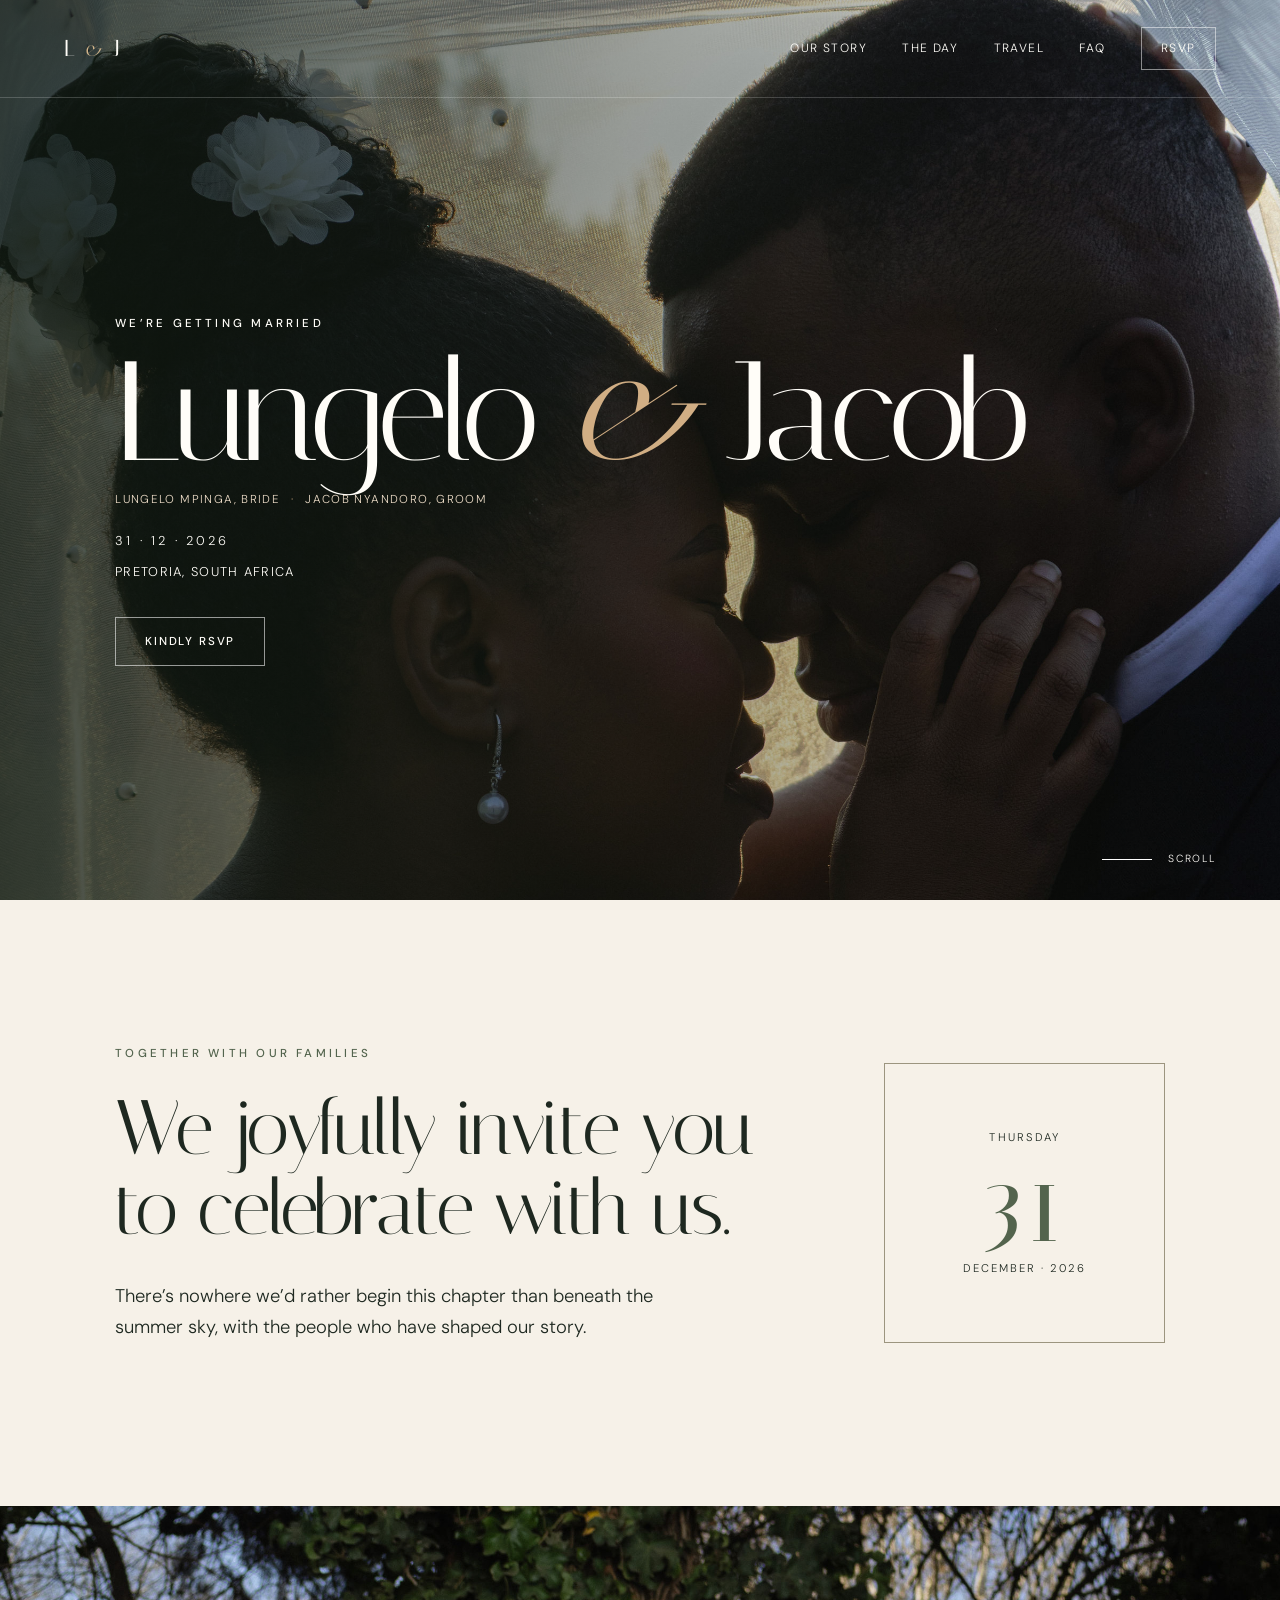
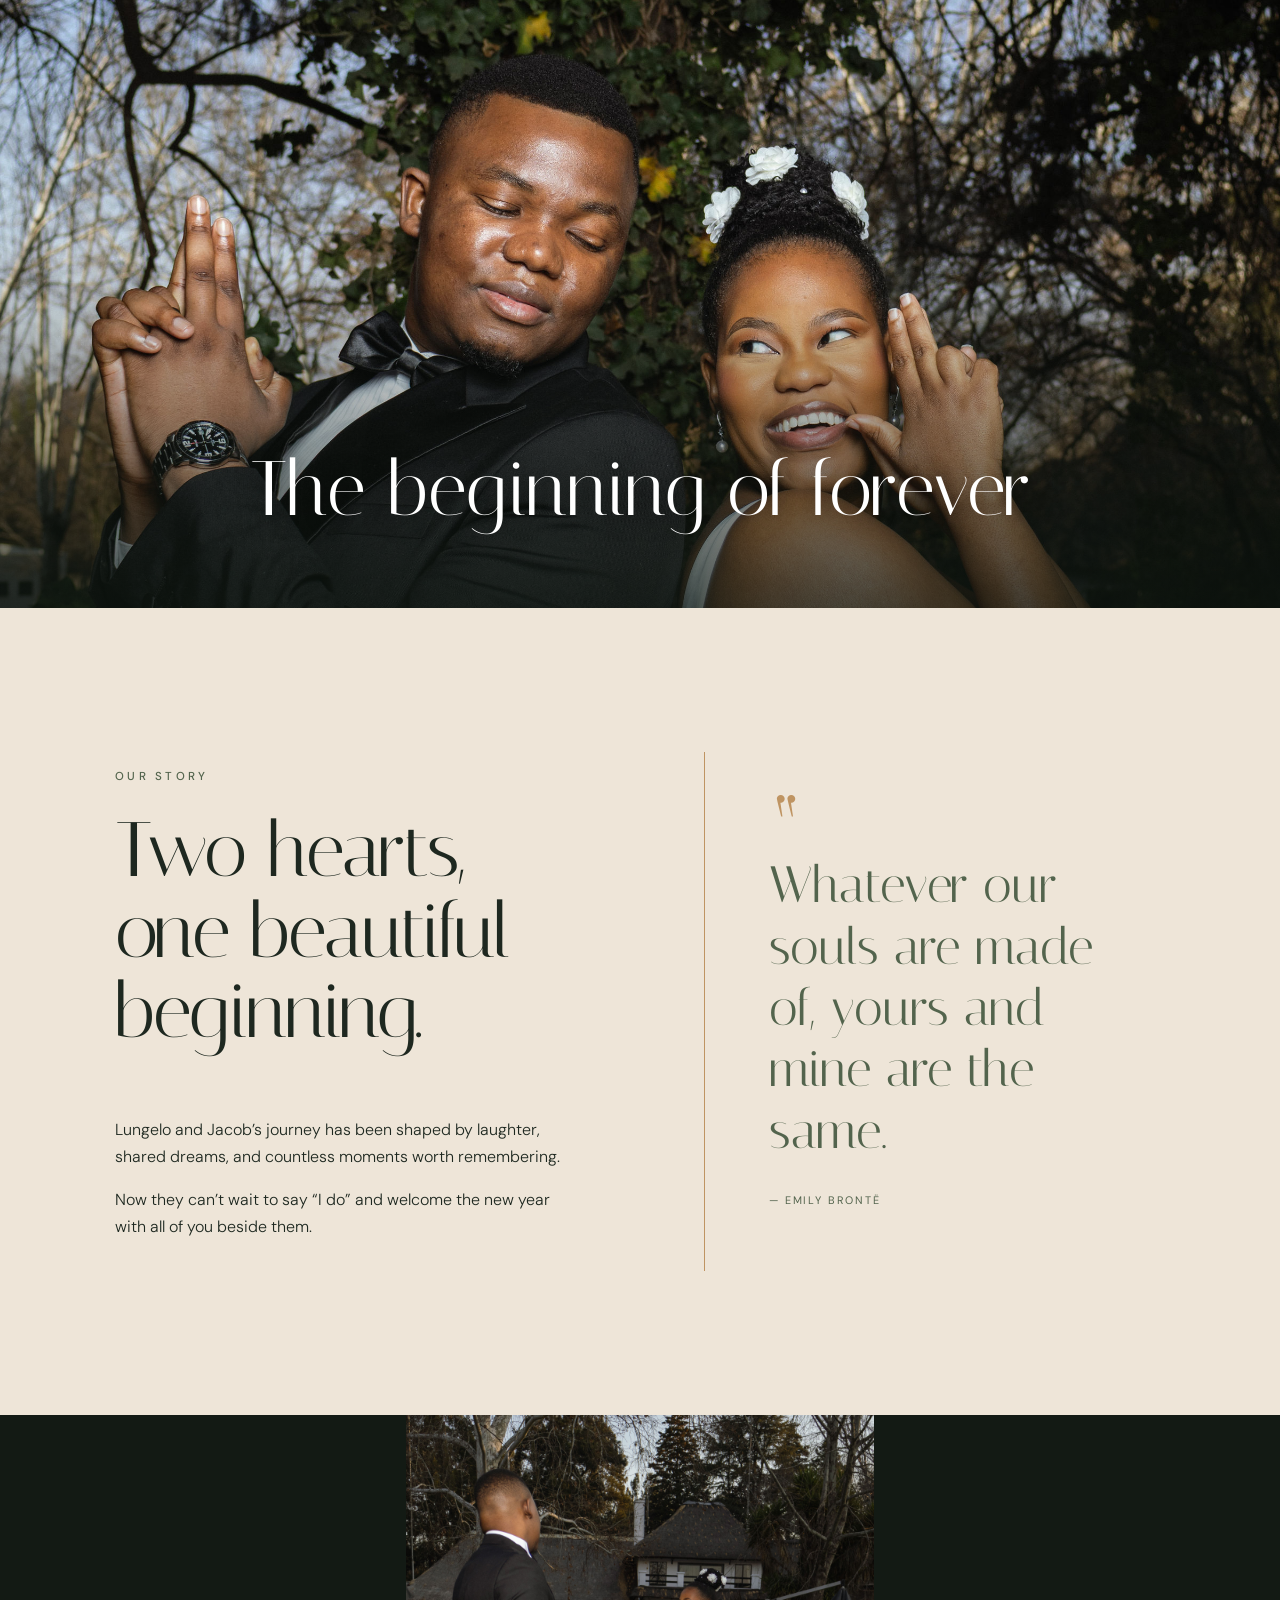
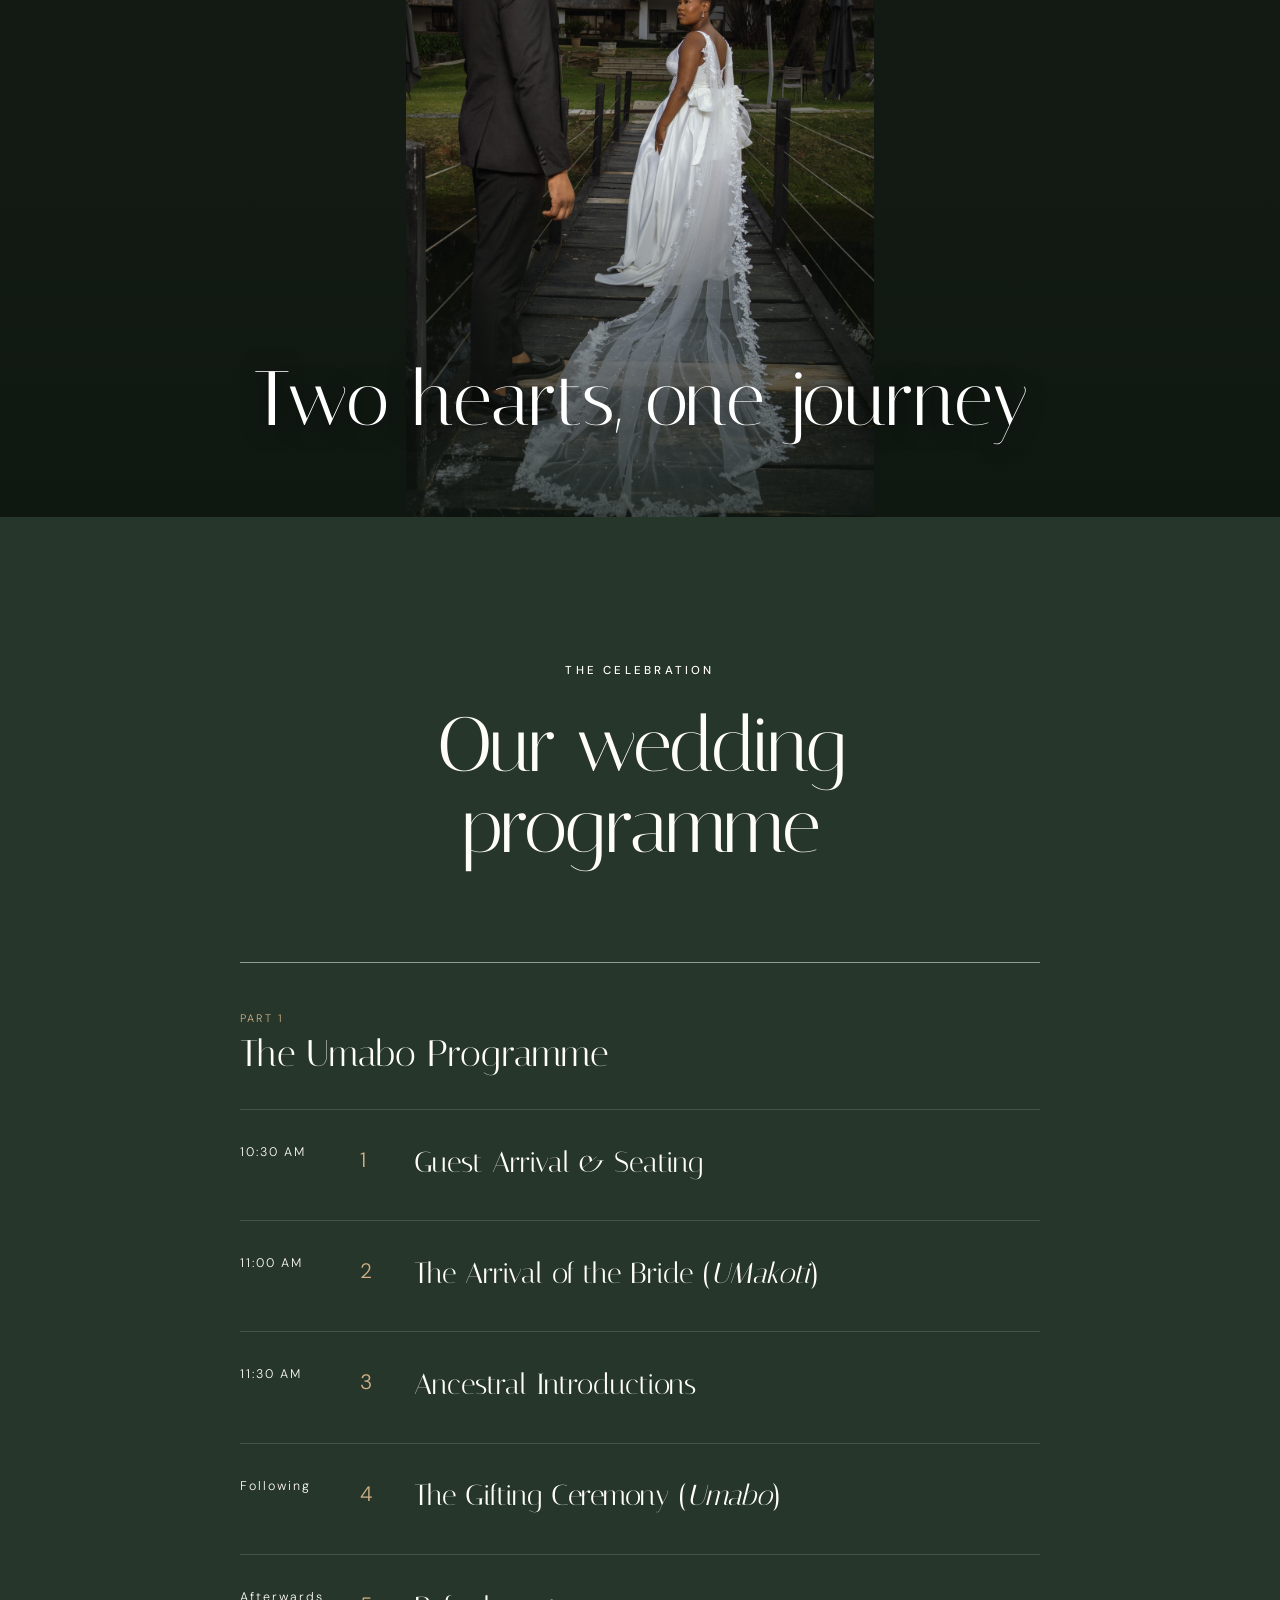
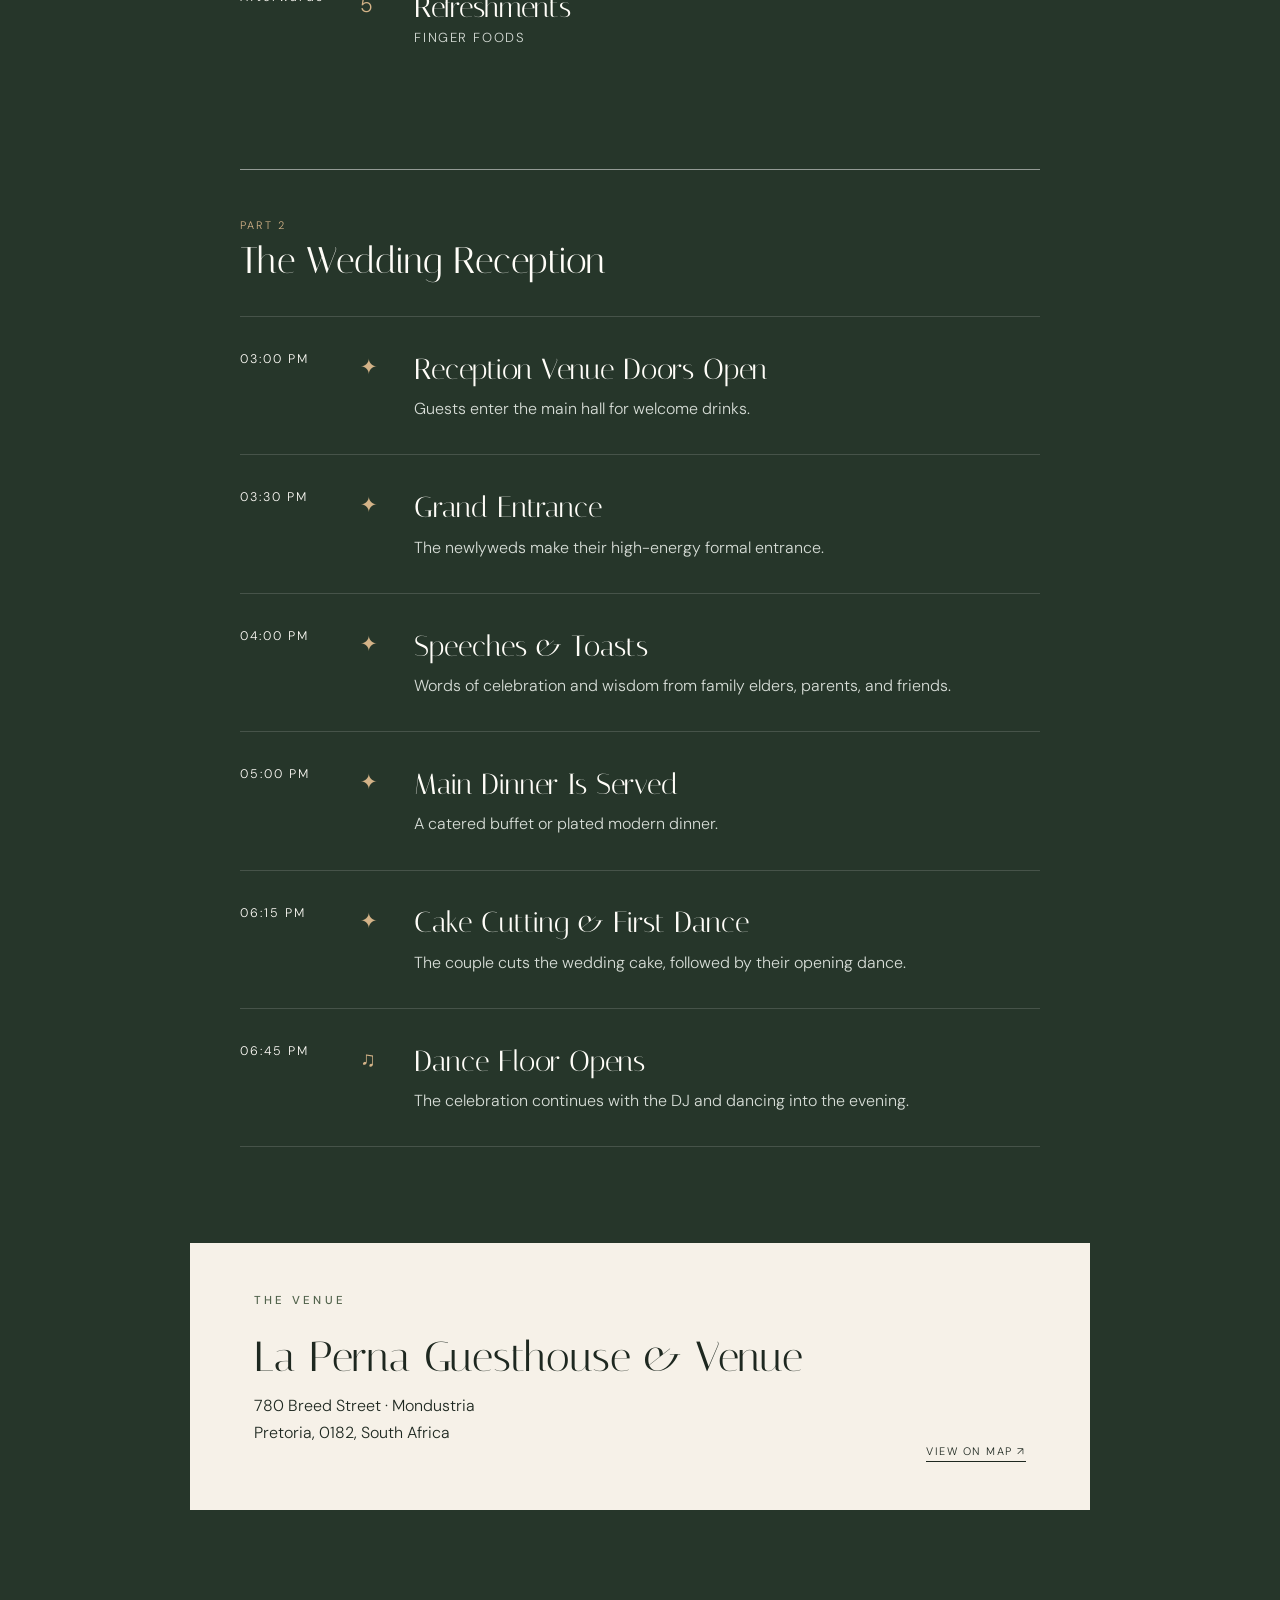
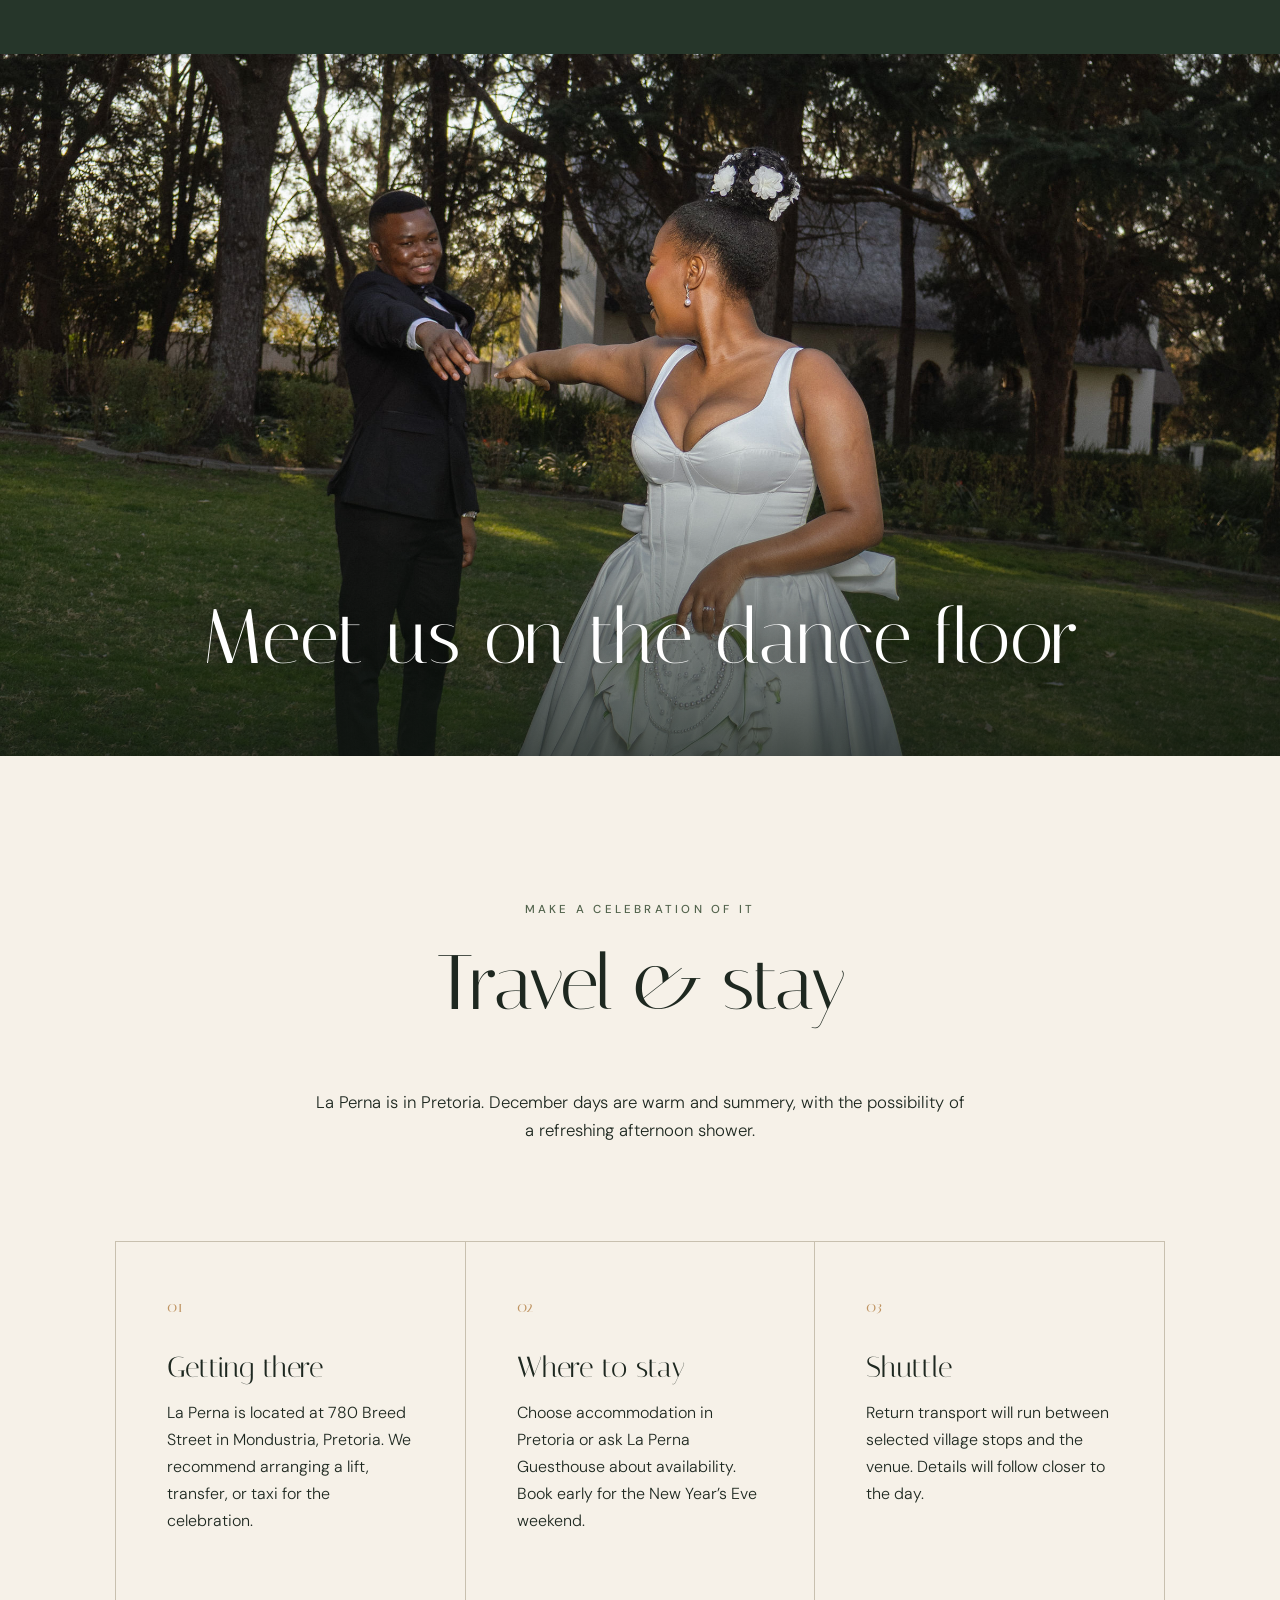
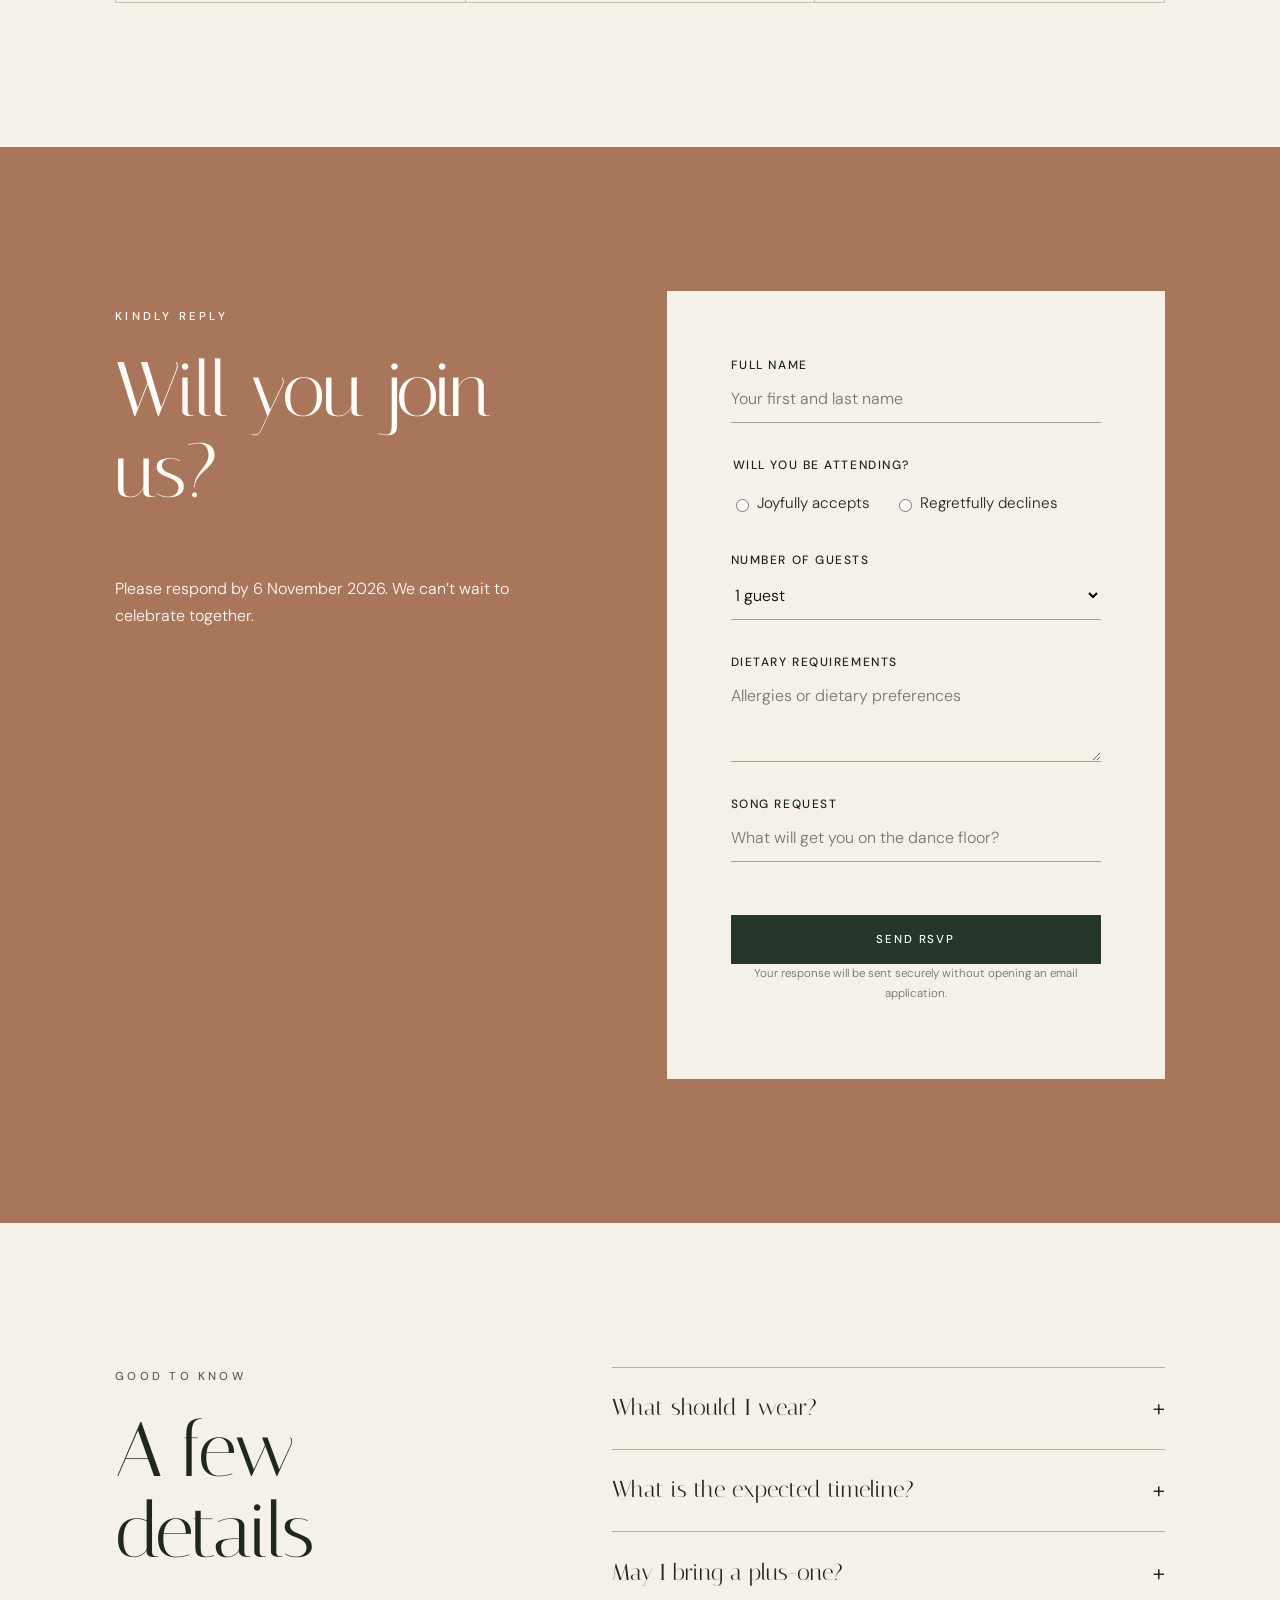
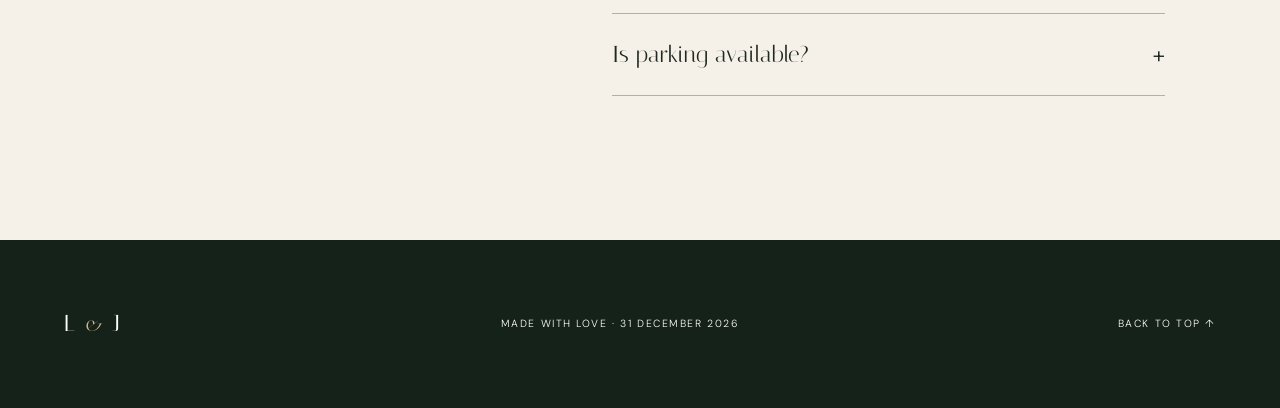
==== commit c868b5ff: "=> Fix RSVP message" ====
--- a/index.html
+++ b/index.html
@@ -96,7 +96,7 @@
     </section>
 
     <section class="rsvp section" id="rsvp">
-      <div class="rsvp-intro reveal"><p class="eyebrow">Kindly reply</p><h2>Will you join us?</h2><p>Please respond by 31 August 2026. We can’t wait to celebrate together.</p></div>
+      <div class="rsvp-intro reveal"><p class="eyebrow">Kindly reply</p><h2>Will you join us?</h2><p>Please respond by 6 November 2026. We can’t wait to celebrate together.</p></div>
       <form id="rsvp-form" class="rsvp-form reveal" action="https://formsubmit.co/ajax/olunjeluyisibusiso@gmail.com" method="POST">
         <input type="hidden" name="_subject" value="New wedding RSVP — Lungelo & Jacob" />
         <input type="hidden" name="_template" value="table" />
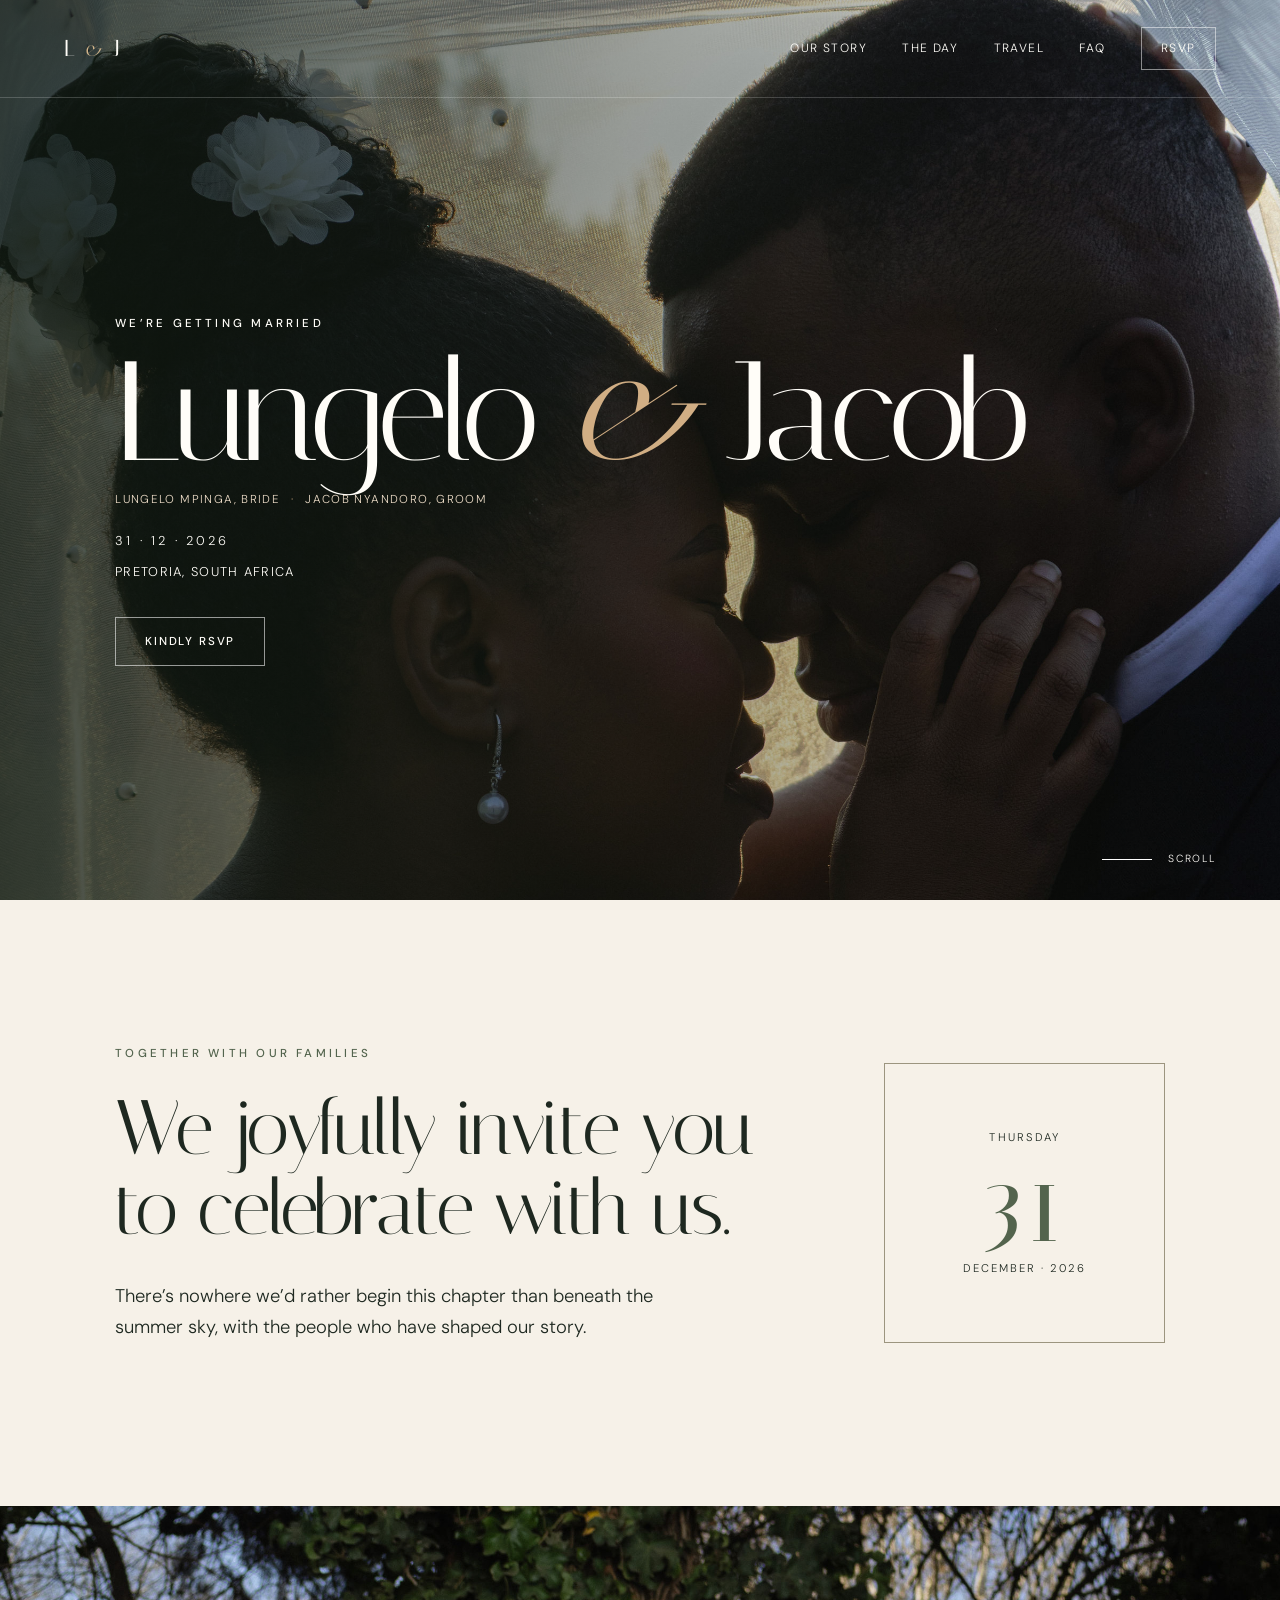
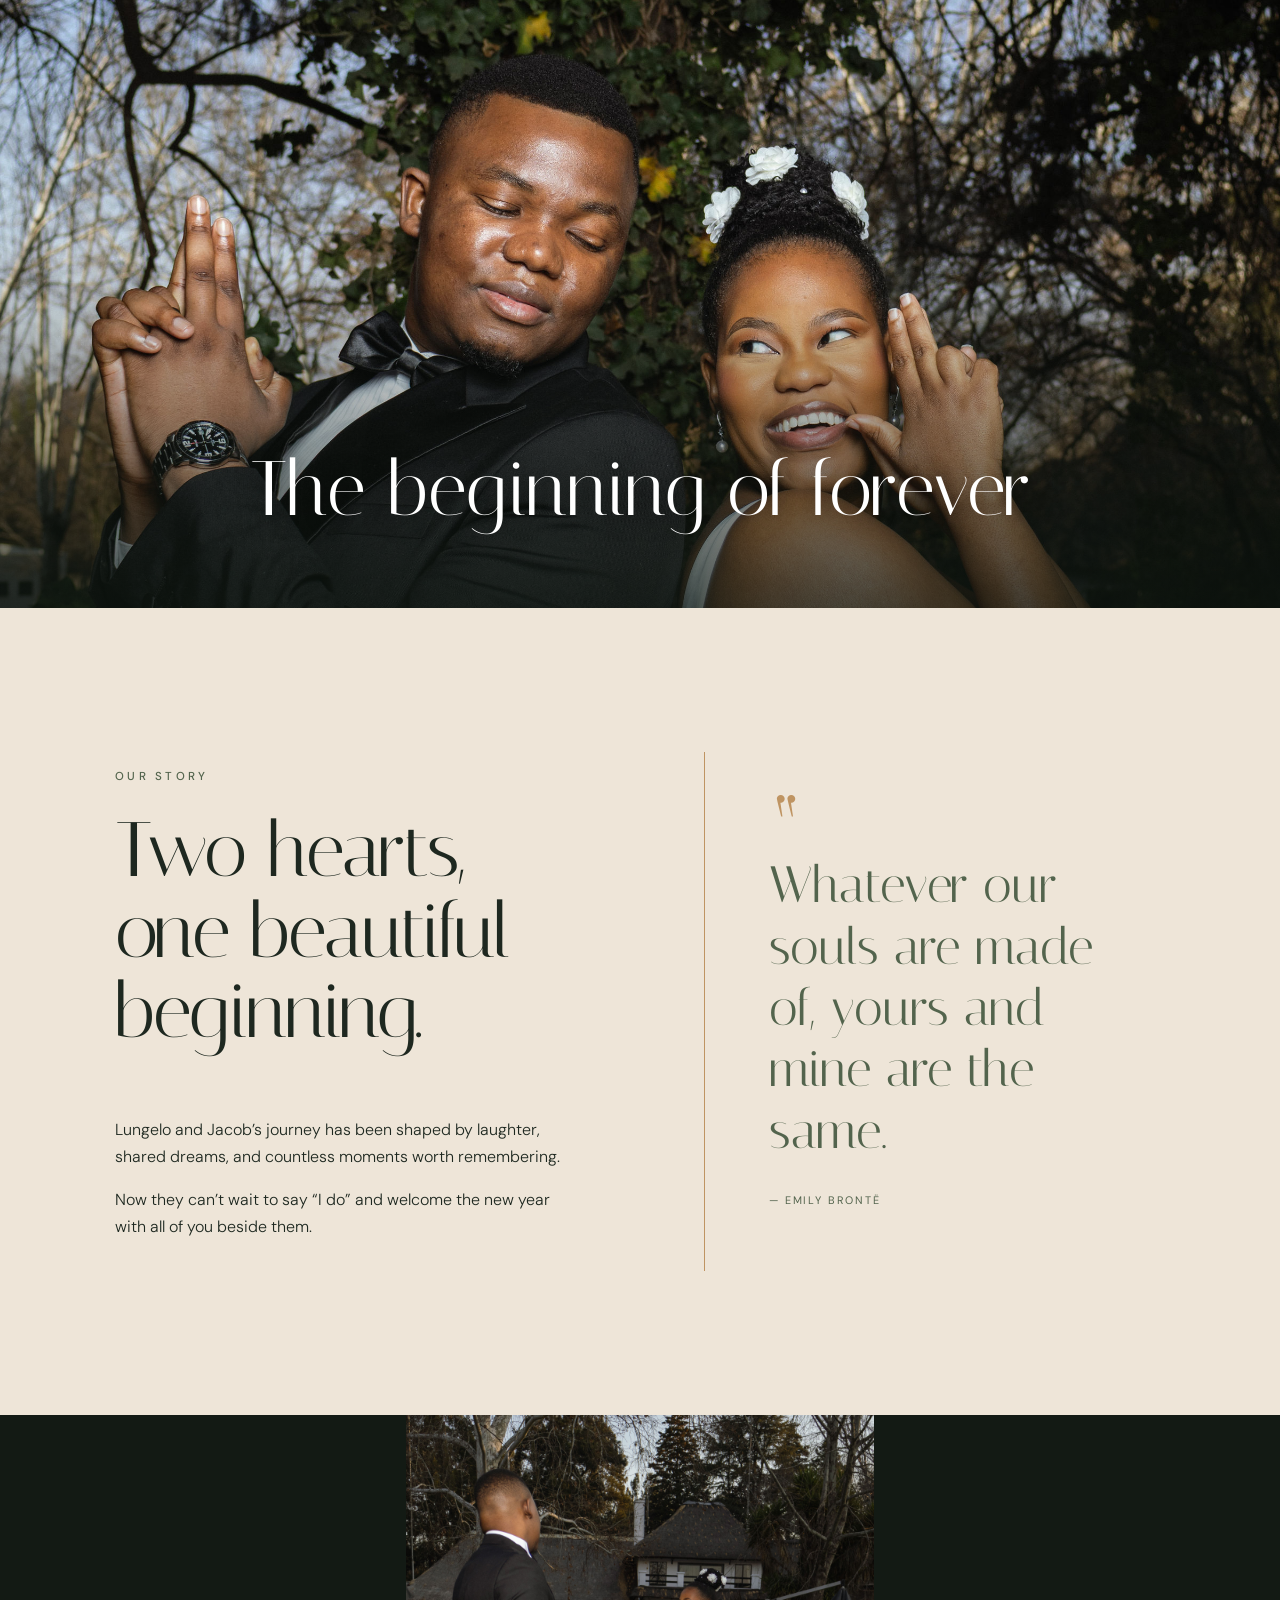
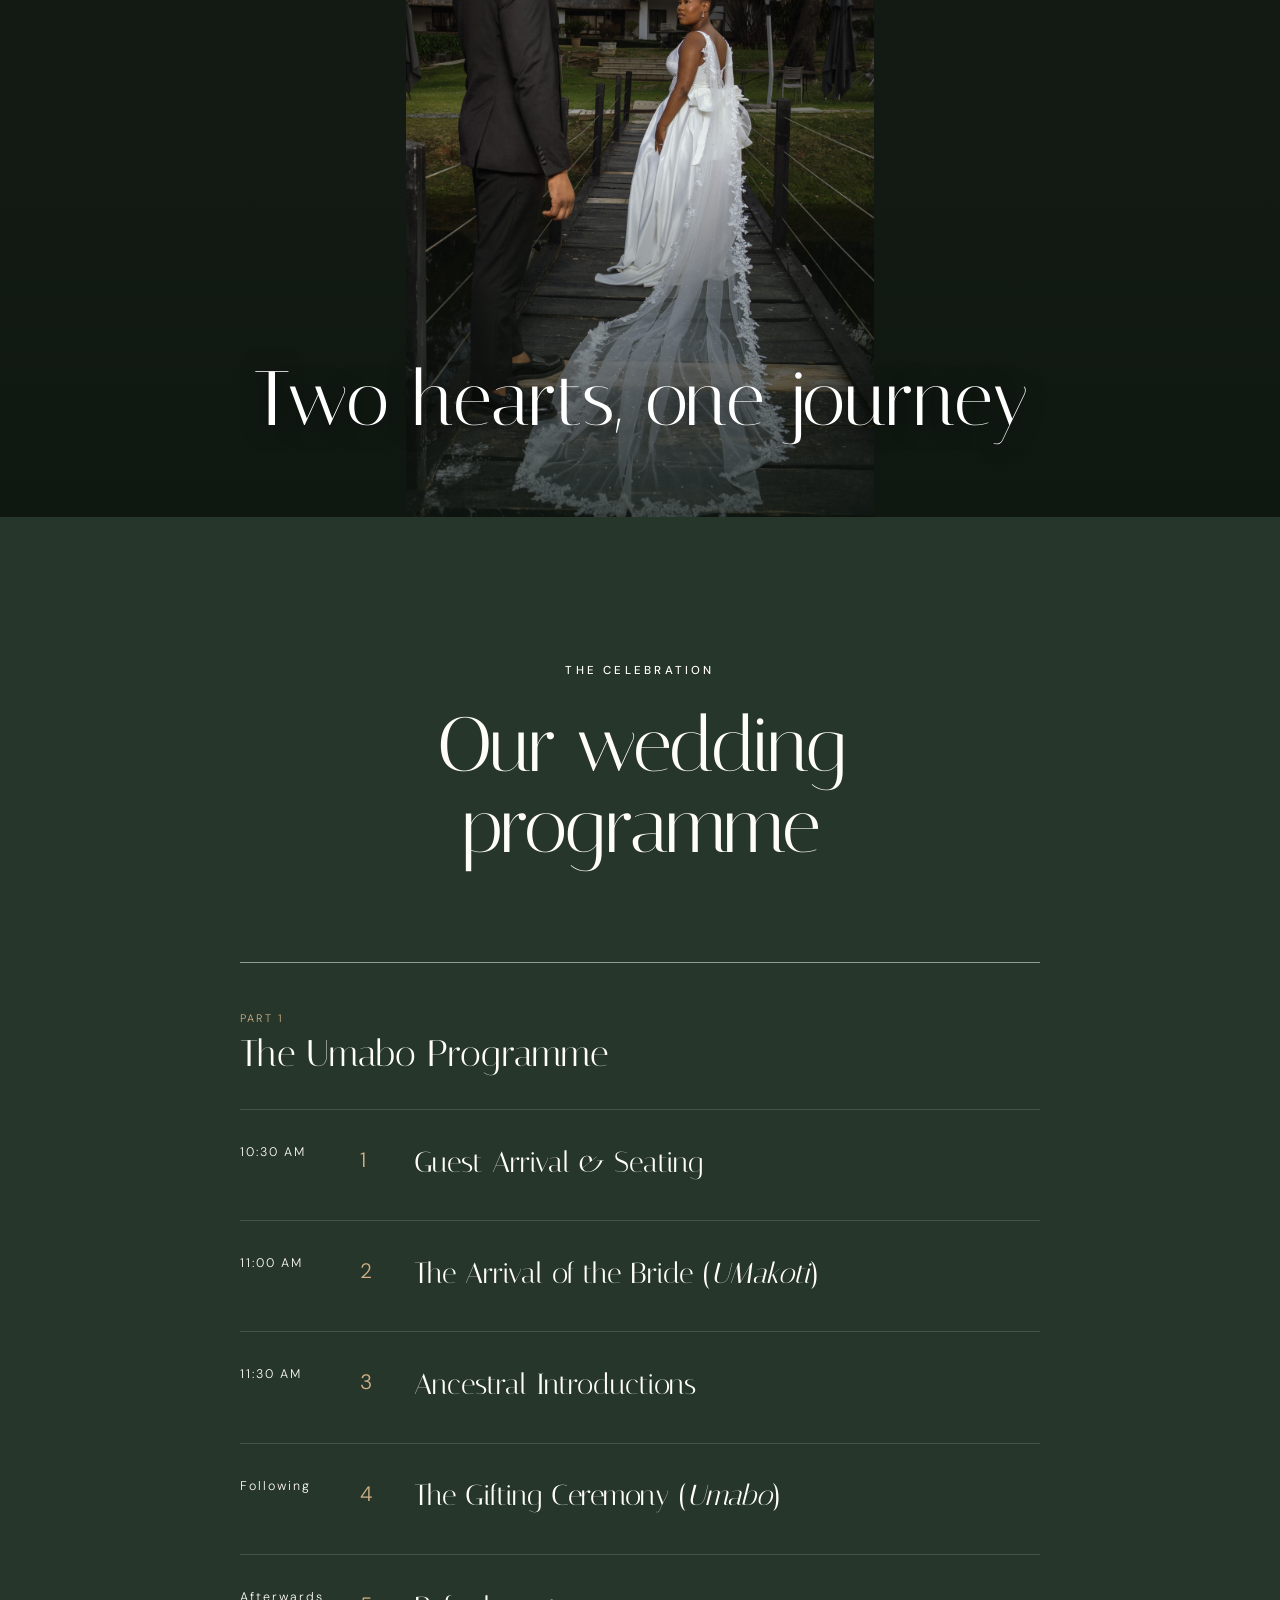
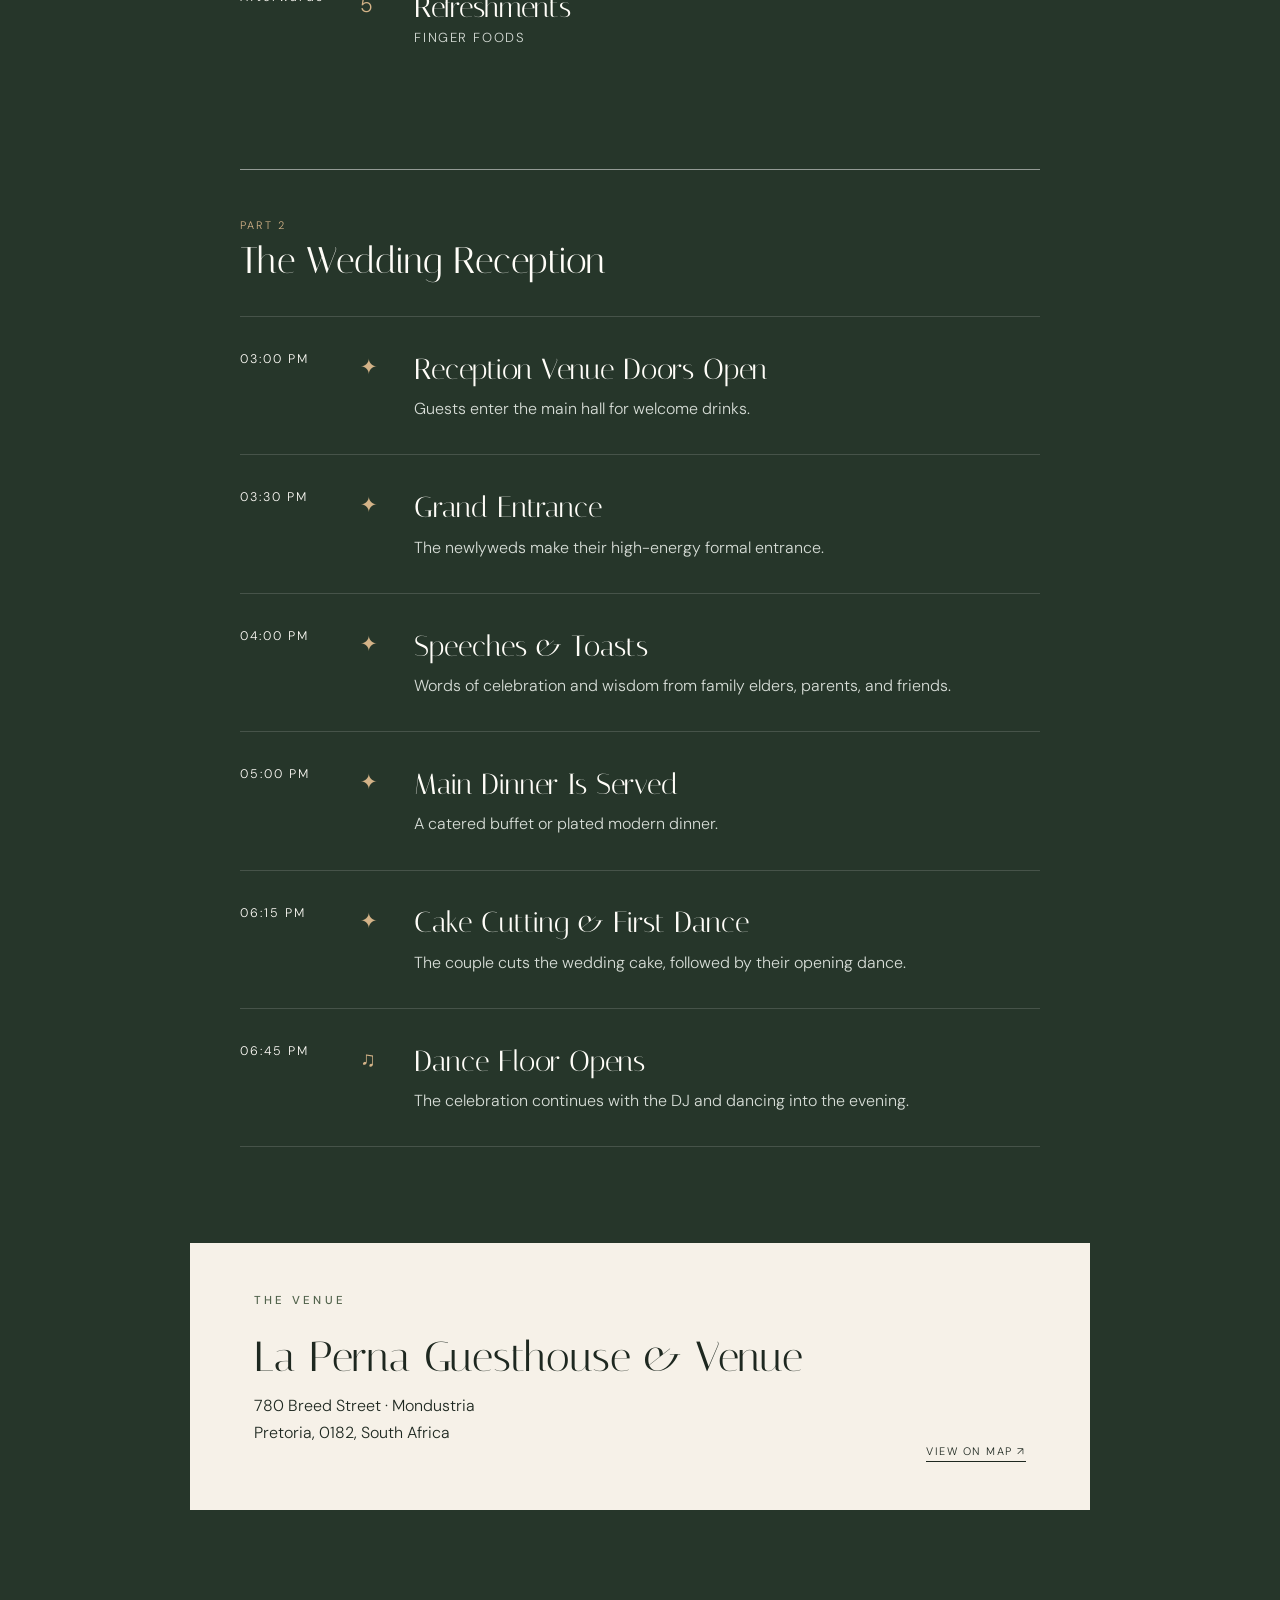
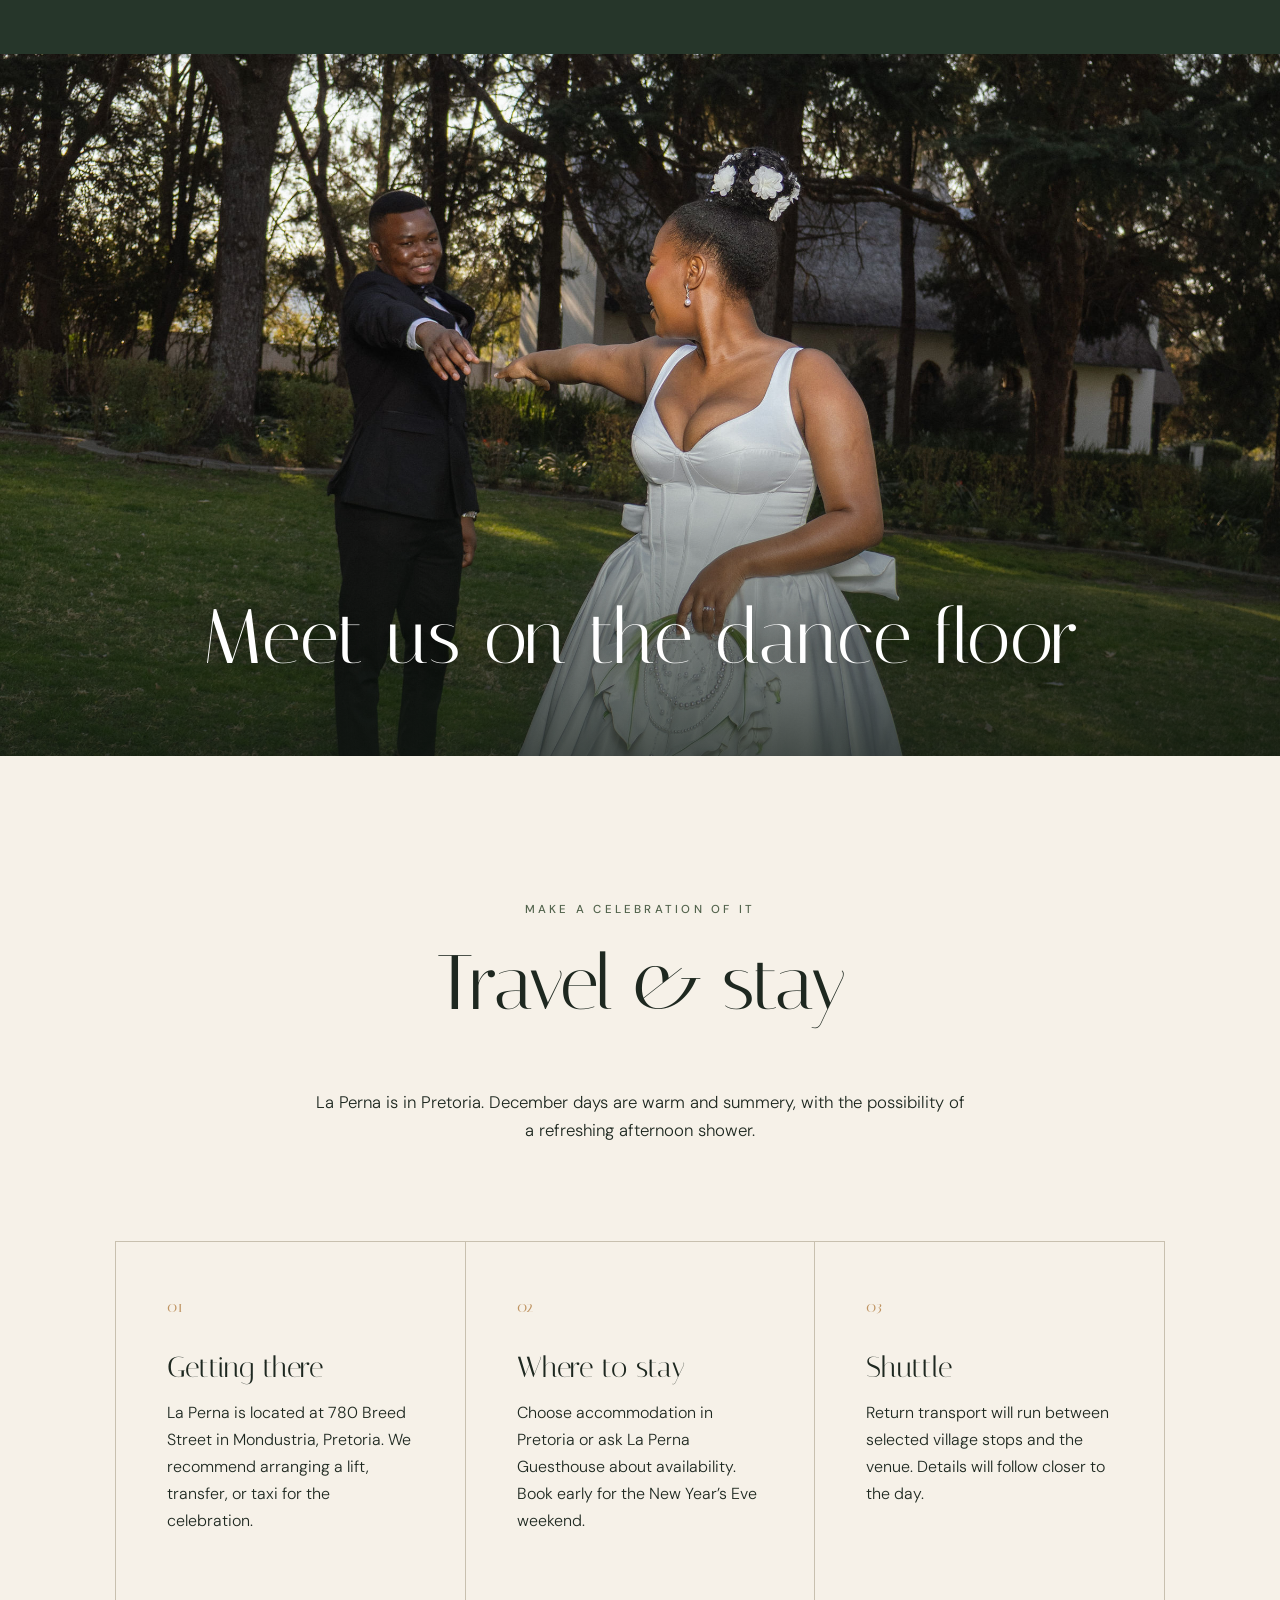
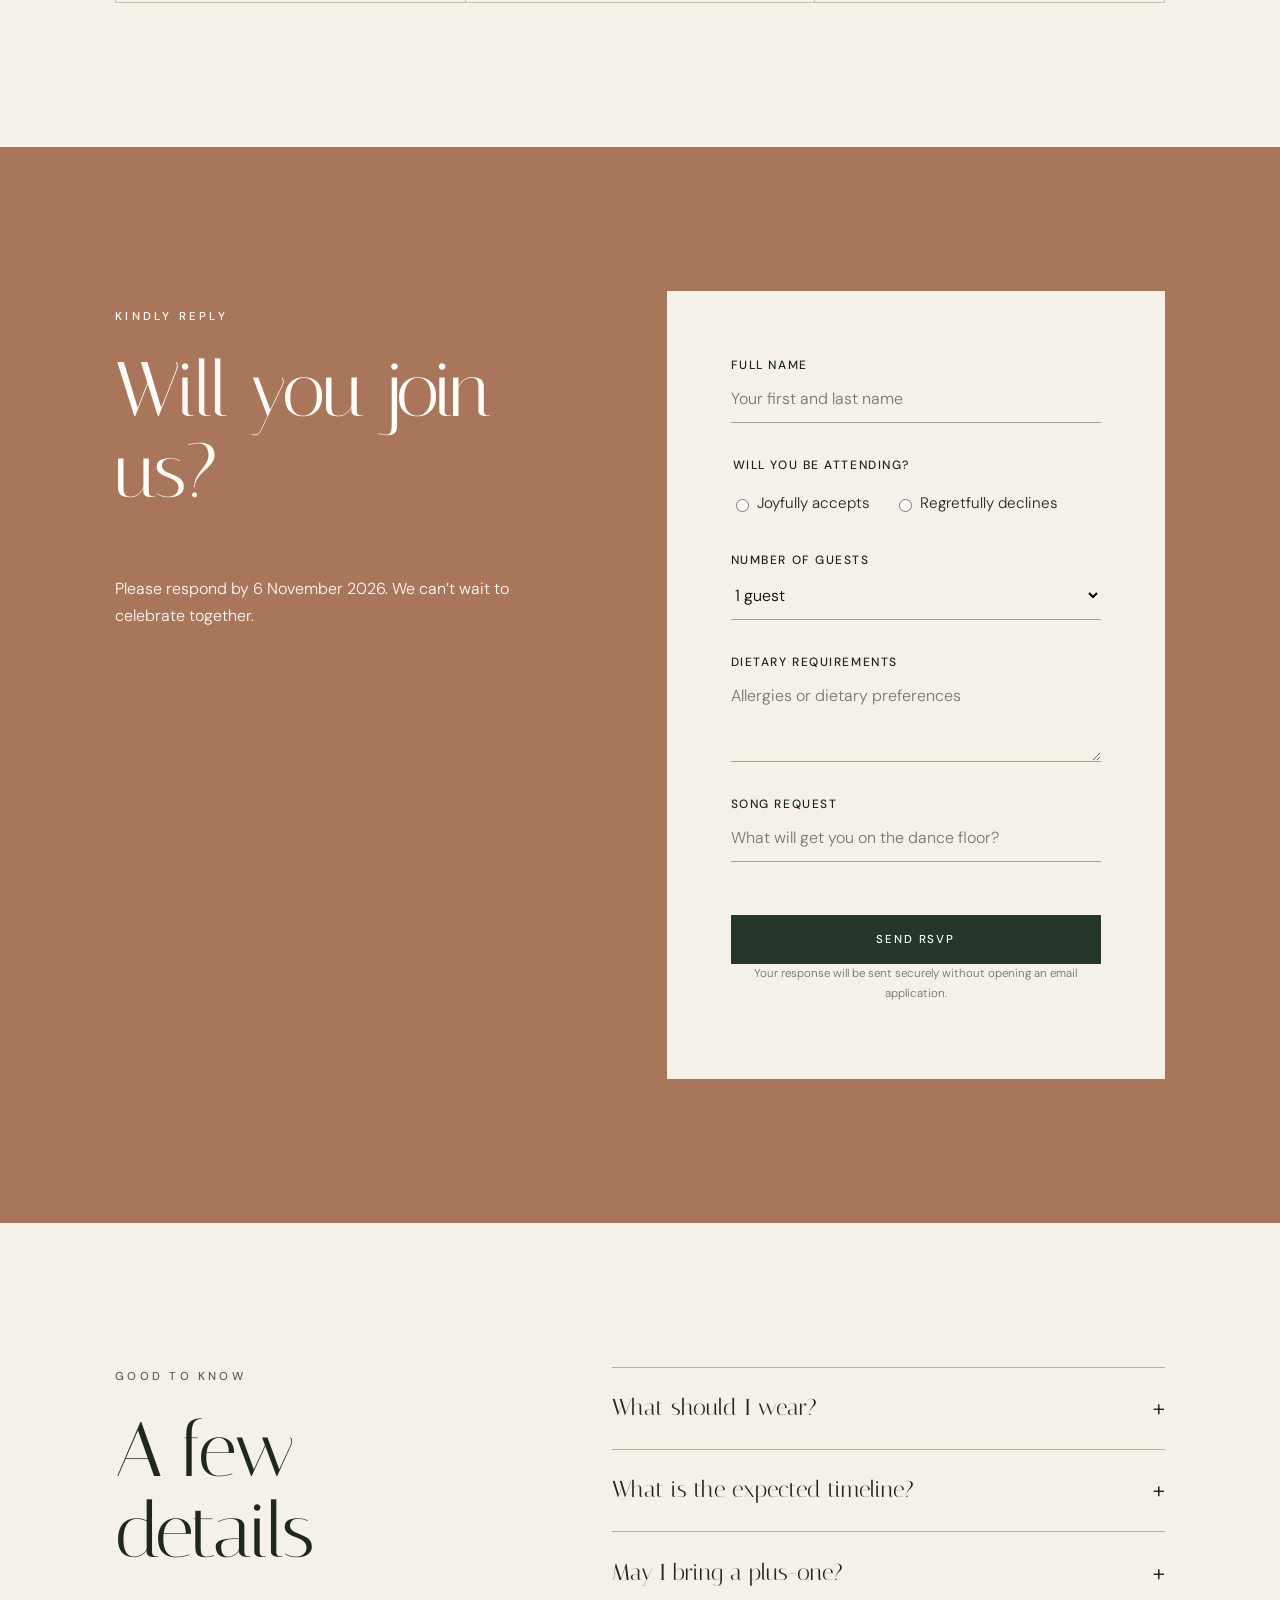
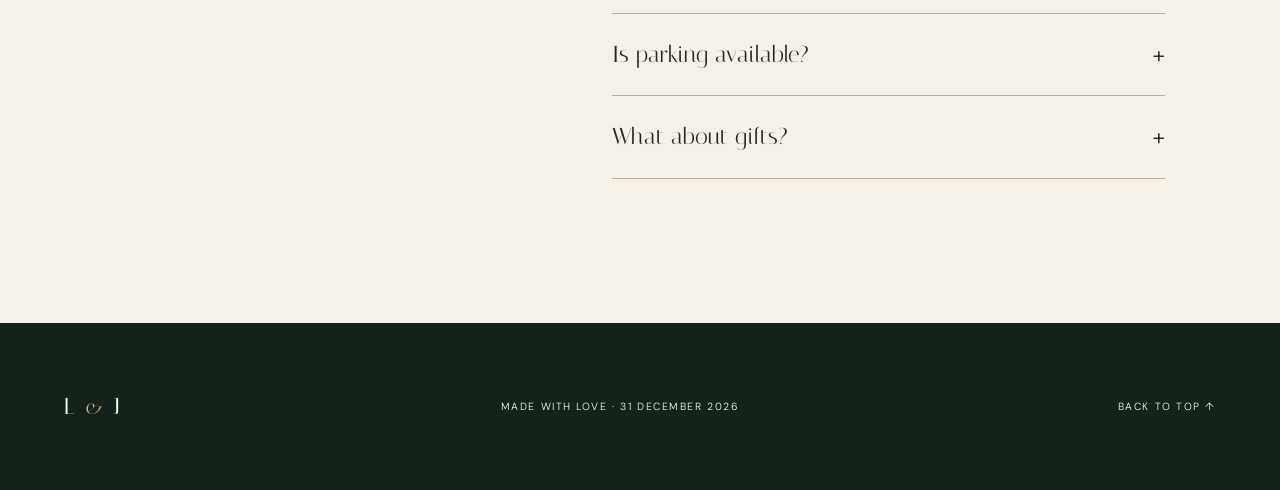
==== commit 083e8267: "=> Restore invite colours => Add no brown note => Highlight cash gift acceptable" ====
--- a/index.html
+++ b/index.html
@@ -116,10 +116,11 @@
     <section class="faq section" id="faq">
       <div class="section-heading reveal"><p class="eyebrow olive">Good to know</p><h2>A few details</h2></div>
       <div class="accordion reveal">
-        <details><summary>What should I wear?<span>+</span></summary><div class="faq-answer"><p><strong>Modern Traditional Wear or Formal Evening Wear</strong></p><figure class="colour-palette"><img src="assets/wedding-colour-palette.jpeg" alt="Recommended wedding colour palette featuring soft earth, desert, olive, neutral, and jewel-tone options" loading="lazy" /><figcaption>Recommended colour palette</figcaption></figure></div></details>
+        <details><summary>What should I wear?<span>+</span></summary><div class="faq-answer"><p><strong>Modern Traditional Wear or Formal Evening Wear</strong></p><p><strong>Please do not wear brown to the event.</strong></p><figure class="colour-palette"><img src="assets/wedding-colour-palette.jpeg" alt="Recommended wedding colour palette featuring neutral, olive, blue, green, berry, red, orange, and metallic options" loading="lazy" /><figcaption>Recommended colour palette — please exclude all brown shades.</figcaption></figure></div></details>
         <details><summary>What is the expected timeline?<span>+</span></summary><div class="faq-answer"><p><strong>Part 1 — Umabo:</strong> Held in the morning and early afternoon. Expect high-energy singing, dancing, and the traditional gifting ceremony.</p><p><strong>Part 2 — Wedding Reception:</strong> Held afterwards at the designated reception venue, featuring dinner, speeches, and dancing.</p></div></details>
         <details><summary>May I bring a plus-one?<span>+</span></summary><div class="faq-answer"><p>Only if a plus-one is indicated on your invitation.</p></div></details>
         <details><summary>Is parking available?<span>+</span></summary><div class="faq-answer"><p>Yes. There is plenty of parking at the venue.</p></div></details>
+        <details><summary>What about gifts?<span>+</span></summary><div class="faq-answer"><p>Your presence is the greatest gift. Should you wish to give something, cash gifts would be most warmly appreciated.</p></div></details>
       </div>
     </section>
   </main>
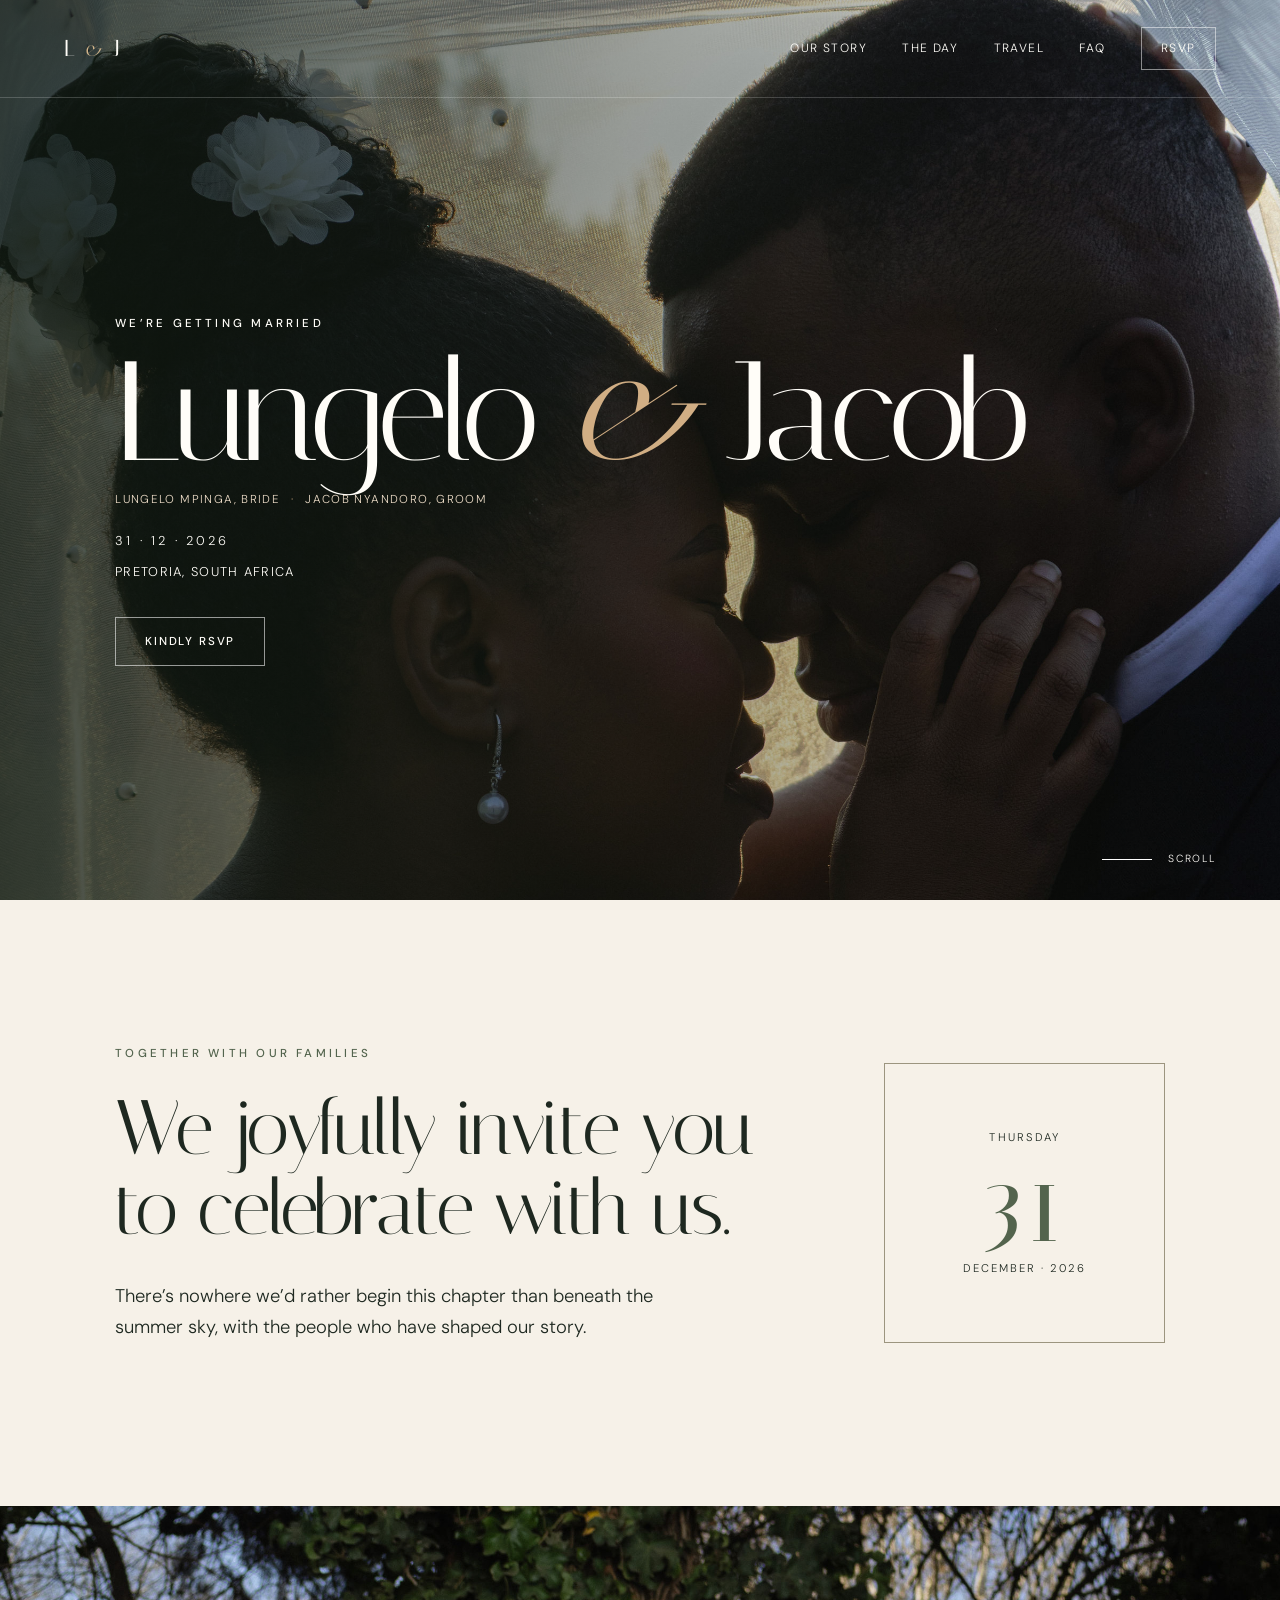
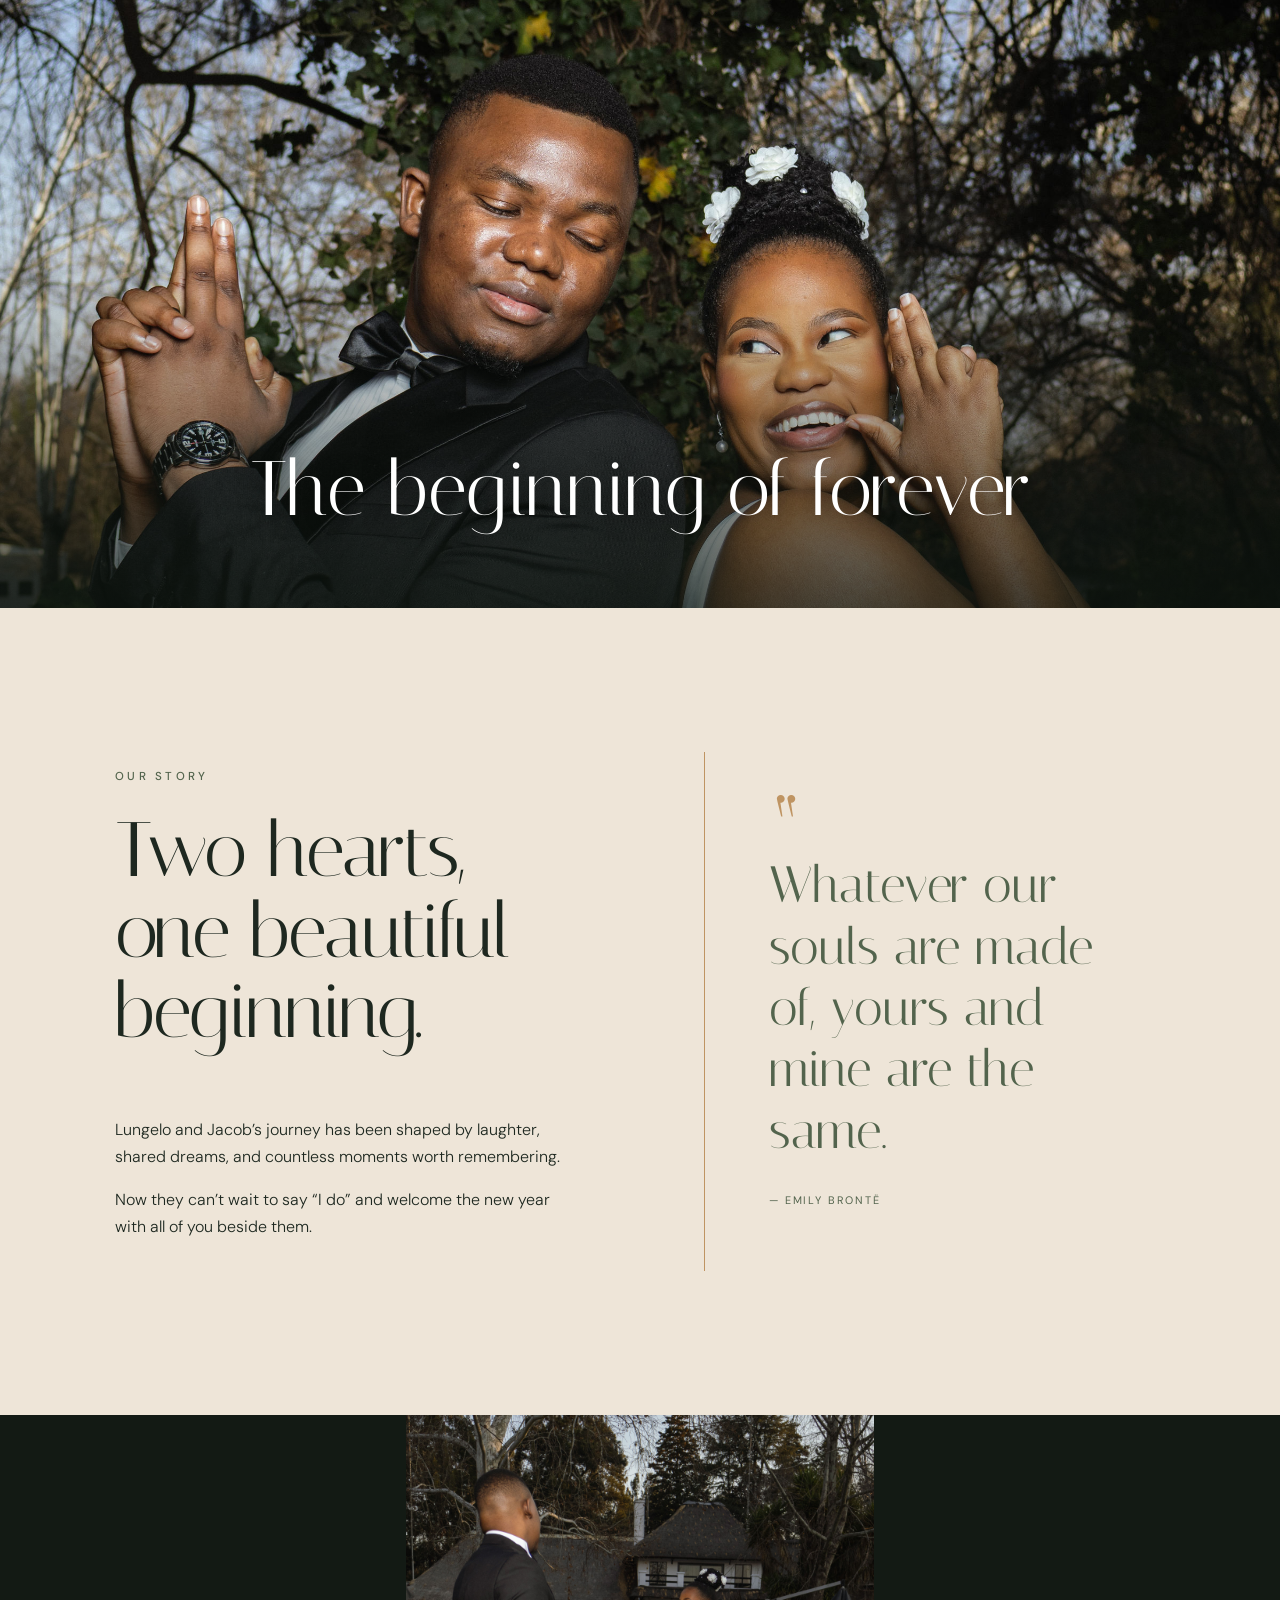
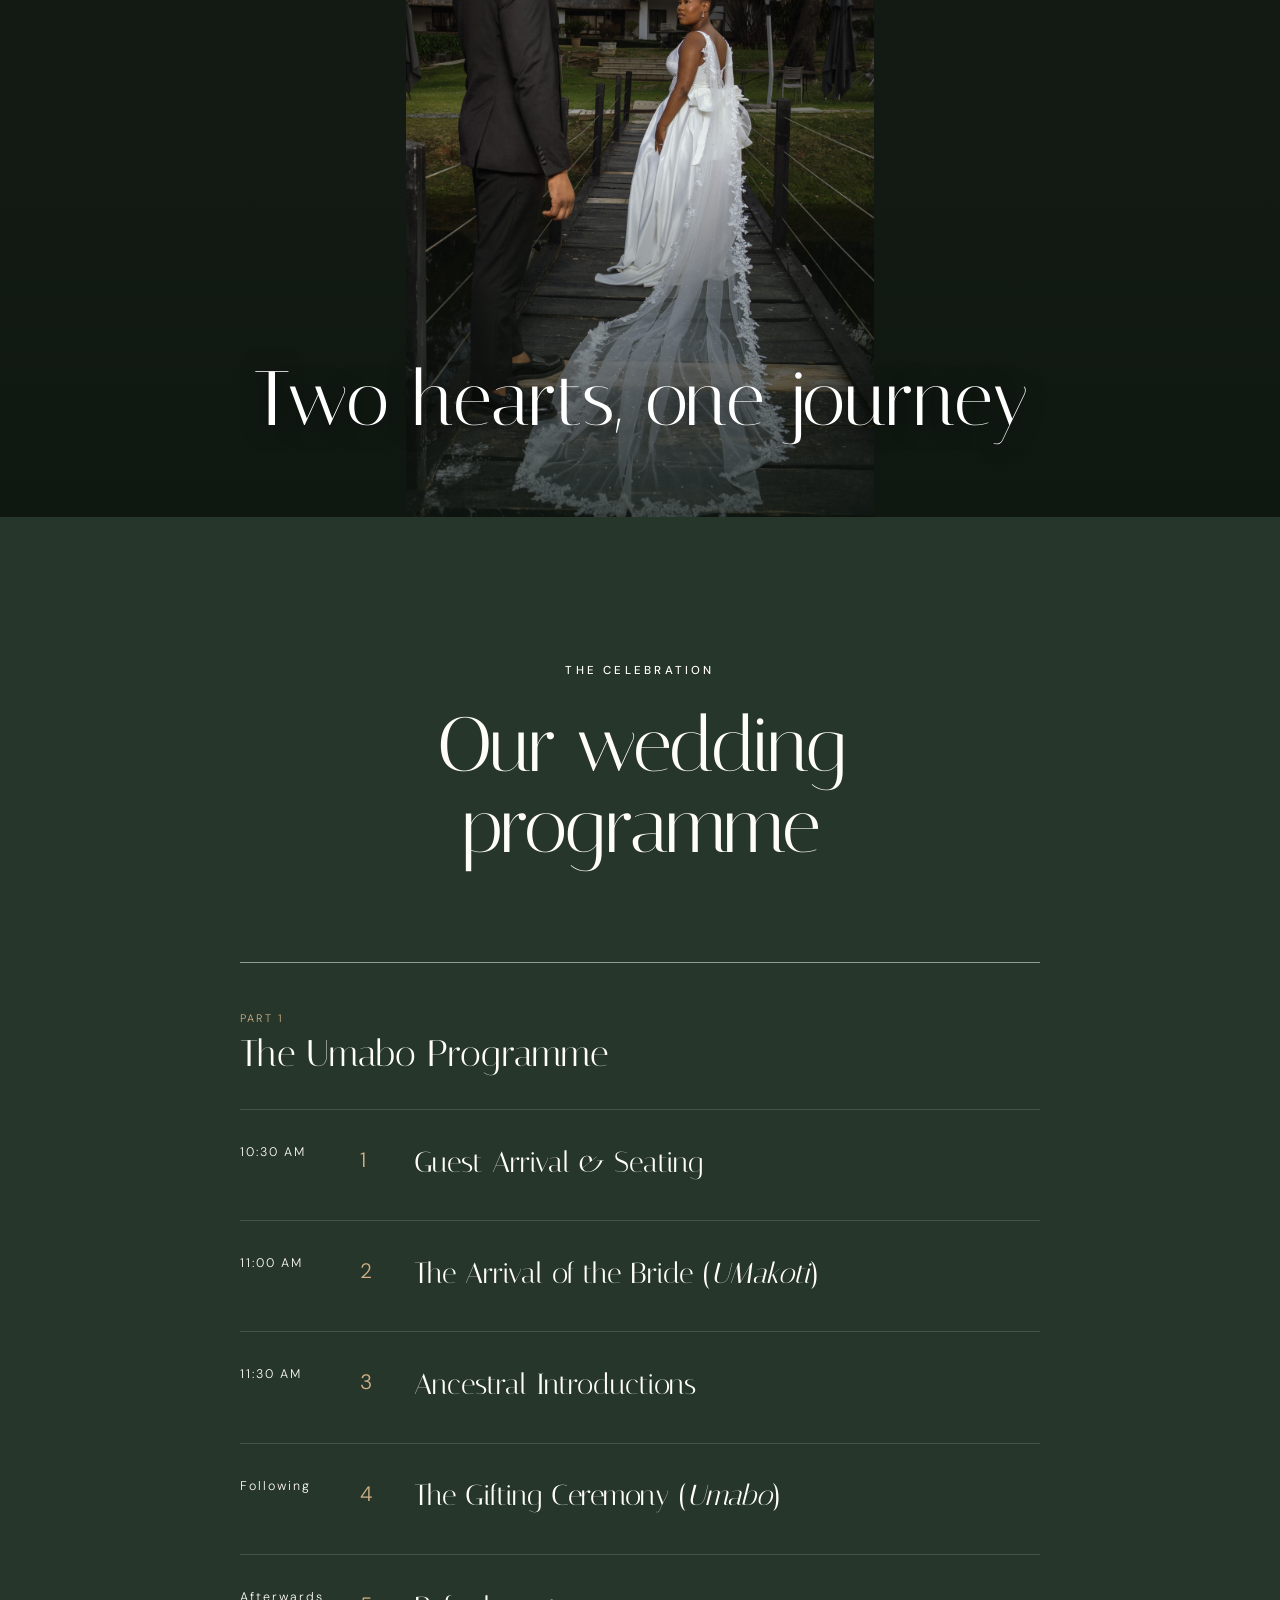
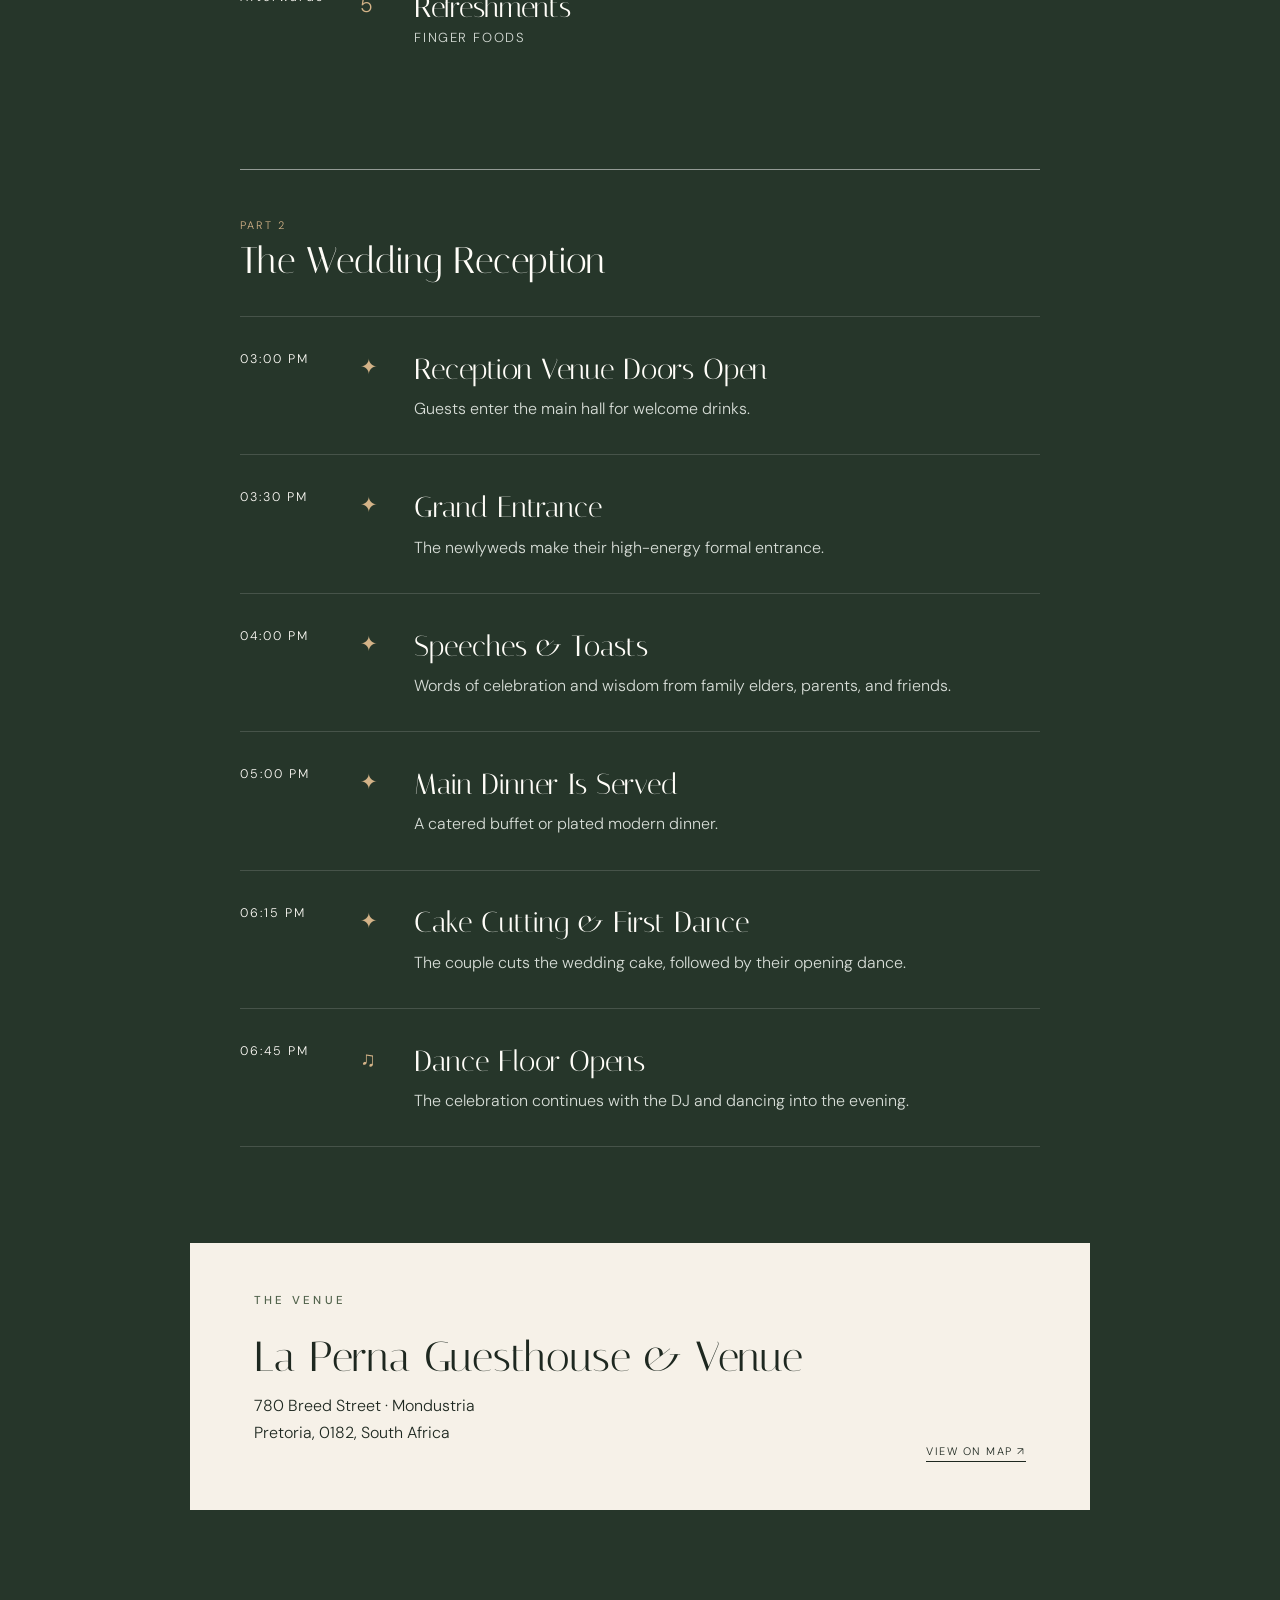
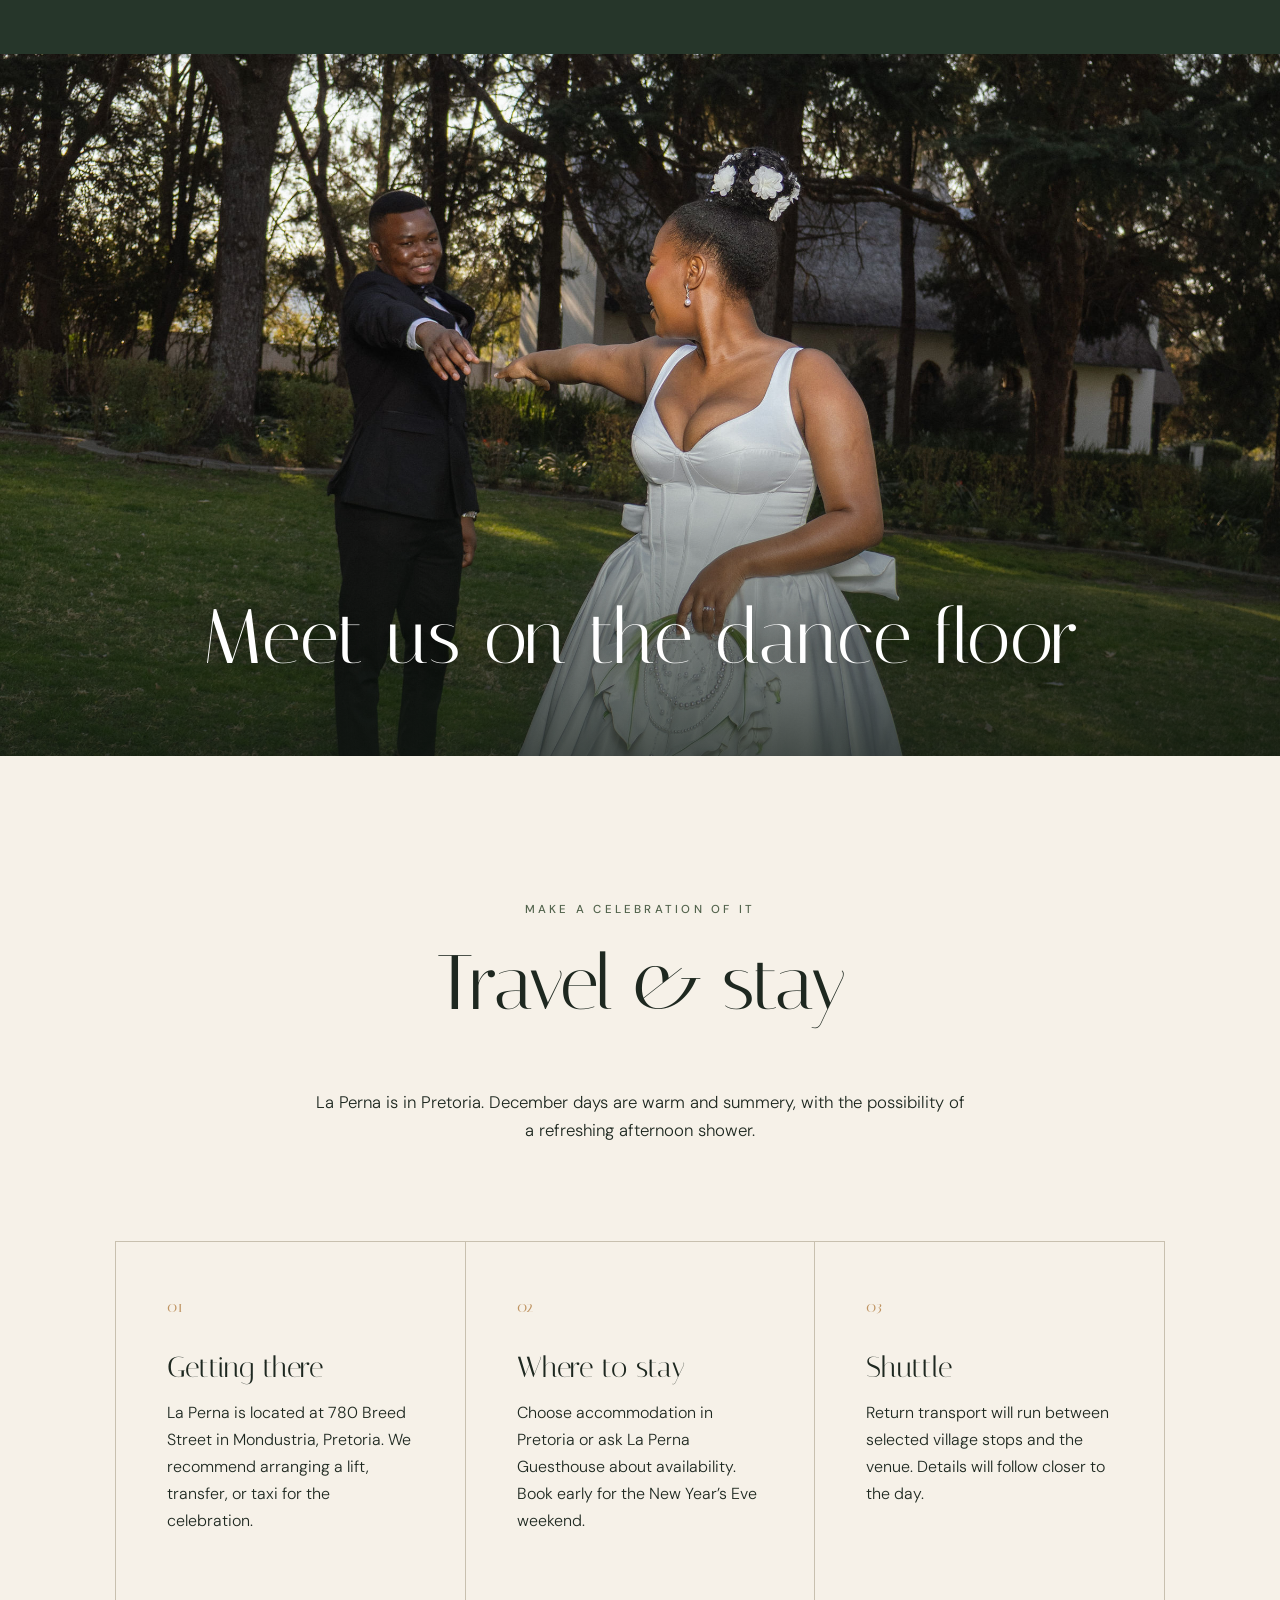
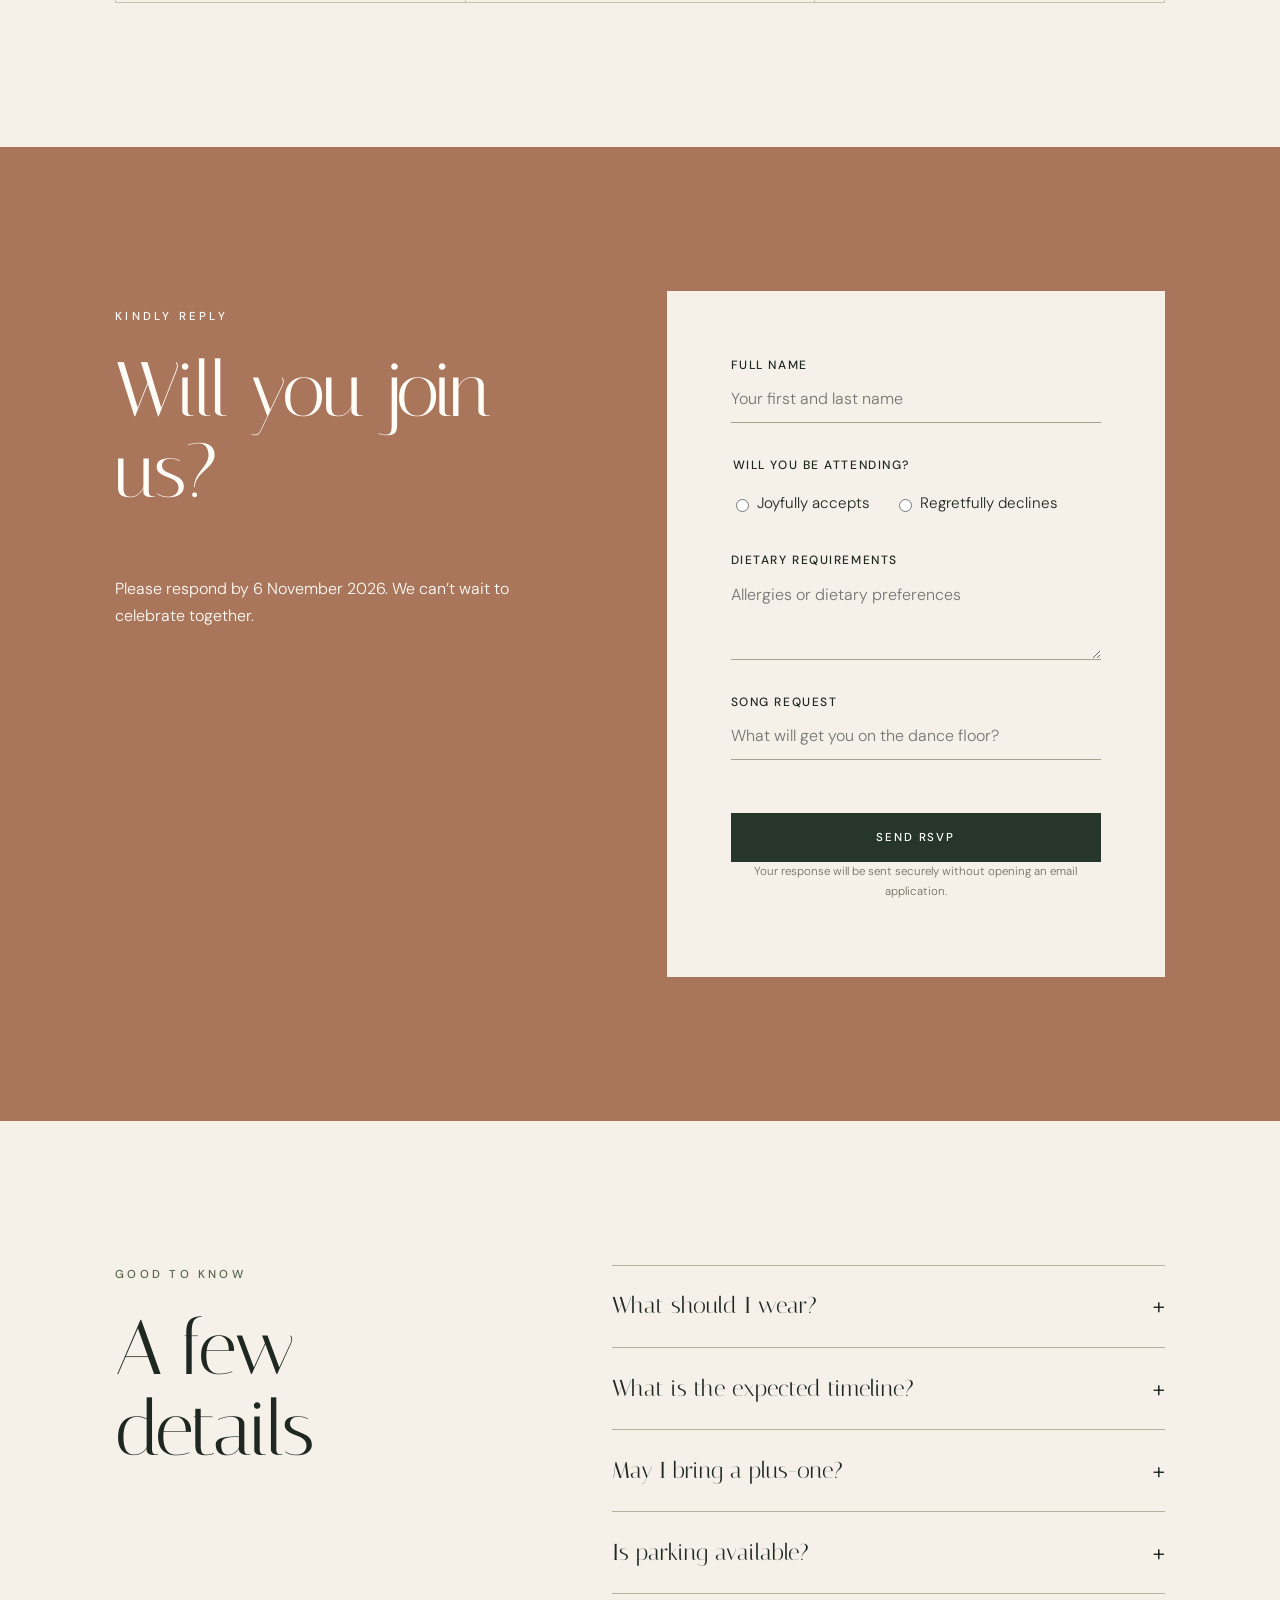
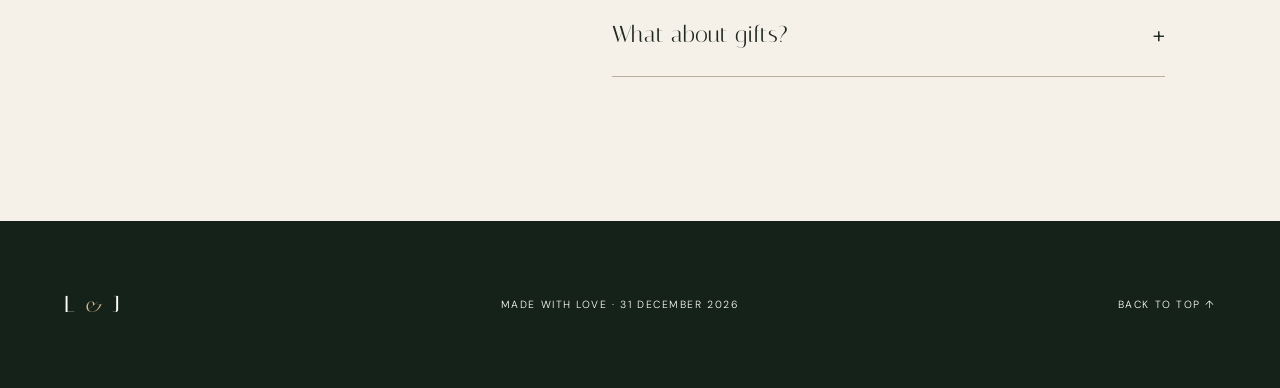
==== commit c1d149c3: "=> Dynamic + 1" ====
--- a/index.html
+++ b/index.html
@@ -102,8 +102,8 @@
         <input type="hidden" name="_template" value="table" />
         <input type="text" name="_honey" class="honeypot" tabindex="-1" autocomplete="off" aria-hidden="true" />
         <label>Full name<input name="name" type="text" autocomplete="name" required placeholder="Your first and last name" /></label>
+        <label id="plus-one-field" hidden>Plus-one full name<input id="plus-one-name" name="plus_one_full_name" type="text" autocomplete="name" disabled placeholder="Their first and last name" /></label>
         <fieldset><legend>Will you be attending?</legend><label class="choice"><input type="radio" name="attendance" value="Joyfully accepts" required /><span>Joyfully accepts</span></label><label class="choice"><input type="radio" name="attendance" value="Regretfully declines" /><span>Regretfully declines</span></label></fieldset>
-        <label>Number of guests<select name="guests"><option value="1">1 guest</option><option value="2">2 guests</option><option value="3">3 guests</option><option value="4">4 guests</option></select></label>
         <label>Dietary requirements<textarea name="dietary" rows="3" placeholder="Allergies or dietary preferences"></textarea></label>
         <label>Song request<input name="song" type="text" placeholder="What will get you on the dance floor?" /></label>
         <button class="button button-dark" type="submit"><span class="button-label">Send RSVP</span></button>
@@ -116,11 +116,11 @@
     <section class="faq section" id="faq">
       <div class="section-heading reveal"><p class="eyebrow olive">Good to know</p><h2>A few details</h2></div>
       <div class="accordion reveal">
-        <details><summary>What should I wear?<span>+</span></summary><div class="faq-answer"><p><strong>Modern Traditional Wear or Formal Evening Wear</strong></p><p><strong>Please do not wear brown to the event.</strong></p><figure class="colour-palette"><img src="assets/wedding-colour-palette.jpeg" alt="Recommended wedding colour palette featuring neutral, olive, blue, green, berry, red, orange, and metallic options" loading="lazy" /><figcaption>Recommended colour palette — please exclude all brown shades.</figcaption></figure></div></details>
+        <details><summary>What should I wear?<span>+</span></summary><div class="faq-answer"><p><strong>Modern Traditional Wear or Formal Evening Wear</strong></p><p><strong>Please do not wear brown to the event.</strong></p><figure class="colour-palette"><figcaption>Recommended colour palette — please exclude all brown shades.</figcaption><img src="assets/wedding-colour-palette.jpeg" alt="Recommended wedding colour palette featuring neutral, olive, blue, green, berry, red, orange, and metallic options" loading="lazy" /></figure></div></details>
         <details><summary>What is the expected timeline?<span>+</span></summary><div class="faq-answer"><p><strong>Part 1 — Umabo:</strong> Held in the morning and early afternoon. Expect high-energy singing, dancing, and the traditional gifting ceremony.</p><p><strong>Part 2 — Wedding Reception:</strong> Held afterwards at the designated reception venue, featuring dinner, speeches, and dancing.</p></div></details>
         <details><summary>May I bring a plus-one?<span>+</span></summary><div class="faq-answer"><p>Only if a plus-one is indicated on your invitation.</p></div></details>
         <details><summary>Is parking available?<span>+</span></summary><div class="faq-answer"><p>Yes. There is plenty of parking at the venue.</p></div></details>
-        <details><summary>What about gifts?<span>+</span></summary><div class="faq-answer"><p>Your presence is the greatest gift. Should you wish to give something, cash gifts would be most warmly appreciated.</p></div></details>
+        <details><summary>What about gifts?<span>+</span></summary><div class="faq-answer"><p>Your presence is the greatest gift. Should you wish to give something, monetary gifts would be most warmly appreciated.</p></div></details>
       </div>
     </section>
   </main>
--- a/styles.css
+++ b/styles.css
@@ -1,5 +1,6 @@
 :root{--ink:#1e2820;--olive:#53644d;--deep:#26362a;--paper:#f6f1e8;--cream:#eee5d8;--white:#fffdf8;--gold:#bf9462;--serif:'Italiana',Georgia,serif;--sans:'DM Sans',Arial,sans-serif}
-.couple-roles{margin:-1rem 0 1.25rem;font-size:.72rem;letter-spacing:.12em;text-transform:uppercase;color:#f0dfca}.couple-roles span{color:#d1ae84;margin:0 .4rem}.programme-part{padding:2.5rem 0 1.5rem;border-top:1px solid #ffffff80}.programme-part span{text-transform:uppercase;letter-spacing:.2em;font-size:.68rem;color:#d4b388}.programme-part h3{font-size:2.3rem;margin:.5rem 0}.programme-part-second{margin-top:5rem}.timeline .subtitle{display:block;margin-top:.45rem;font:300 .82rem var(--sans);letter-spacing:.12em;text-transform:uppercase;color:#d7ddd7}.honeypot{position:absolute!important;left:-9999px!important;opacity:0!important;pointer-events:none!important}.button:disabled{cursor:wait;opacity:.65}.form-error{border:1px solid #9d3c34;padding:1rem;text-align:center;margin-top:1rem;color:#9d3c34}.form-error p{margin:0}.faq-answer p{max-width:640px;padding-right:3rem;margin:1rem 0 0}.faq-answer strong{font-weight:600;color:var(--olive)}.colour-palette{max-width:640px;margin:1.5rem 0 .5rem}.colour-palette img{display:block;width:100%;height:auto;border:1px solid #c8c0af}.colour-palette figcaption{margin-top:.6rem;font-size:.68rem;letter-spacing:.14em;text-transform:uppercase;color:var(--olive)}.hero-couple{background-image:url('assets/lungelo-jacob-117.jpg');background-size:cover;background-position:center 38%}.photo-moment{min-height:78svh;background-size:cover;background-repeat:no-repeat;position:relative;display:flex;align-items:flex-end;justify-content:center;padding:5rem 5vw;color:white;text-align:center}.photo-moment::after{content:'';position:absolute;inset:0;background:linear-gradient(180deg,transparent 50%,rgba(14,22,16,.72) 100%)}.photo-moment p{position:relative;z-index:1;font:400 clamp(2.5rem,6vw,5.5rem)/1 var(--serif);margin:0;text-shadow:0 2px 24px #0008}.photo-moment-playful{background-image:url('assets/lungelo-jacob-53.jpg');background-position:center 40%}.photo-moment-bridge{background-image:url('assets/lungelo-jacob-136.jpg');background-size:contain;background-position:center;background-color:#131a14}.photo-moment-garden{background-image:url('assets/lungelo-jacob-41.jpg');background-position:center 46%}
+.couple-roles{margin:-1rem 0 1.25rem;font-size:.72rem;letter-spacing:.12em;text-transform:uppercase;color:#f0dfca}.couple-roles span{color:#d1ae84;margin:0 .4rem}.programme-part{padding:2.5rem 0 1.5rem;border-top:1px solid #ffffff80}.programme-part span{text-transform:uppercase;letter-spacing:.2em;font-size:.68rem;color:#d4b388}.programme-part h3{font-size:2.3rem;margin:.5rem 0}.programme-part-second{margin-top:5rem}.timeline .subtitle{display:block;margin-top:.45rem;font:300 .82rem var(--sans);letter-spacing:.12em;text-transform:uppercase;color:#d7ddd7}.honeypot{position:absolute!important;left:-9999px!important;opacity:0!important;pointer-events:none!important}.button:disabled{cursor:wait;opacity:.65}.form-error{border:1px solid #9d3c34;padding:1rem;text-align:center;margin-top:1rem;color:#9d3c34}.form-error p{margin:0}.faq-answer p{max-width:640px;padding-right:3rem;margin:1rem 0 0}.faq-answer strong{font-weight:600;color:var(--olive)}.colour-palette{max-width:640px;margin:1.5rem 0 .5rem}.colour-palette img{display:block;width:100%;height:auto;border:1px solid #c8c0af}.colour-palette figcaption{margin-bottom:.6rem;font-size:.68rem;letter-spacing:.14em;text-transform:uppercase;color:var(--olive)}.hero-couple{background-image:url('assets/lungelo-jacob-117.jpg');background-size:cover;background-position:center 38%}.photo-moment{min-height:78svh;background-size:cover;background-repeat:no-repeat;position:relative;display:flex;align-items:flex-end;justify-content:center;padding:5rem 5vw;color:white;text-align:center}.photo-moment::after{content:'';position:absolute;inset:0;background:linear-gradient(180deg,transparent 50%,rgba(14,22,16,.72) 100%)}.photo-moment p{position:relative;z-index:1;font:400 clamp(2.5rem,6vw,5.5rem)/1 var(--serif);margin:0;text-shadow:0 2px 24px #0008}.photo-moment-playful{background-image:url('assets/lungelo-jacob-53.jpg');background-position:center 40%}.photo-moment-bridge{background-image:url('assets/lungelo-jacob-136.jpg');background-size:contain;background-position:center;background-color:#131a14}.photo-moment-garden{background-image:url('assets/lungelo-jacob-41.jpg');background-position:center 46%}
 *{box-sizing:border-box}html{scroll-behavior:smooth}body{margin:0;background:var(--paper);color:var(--ink);font-family:var(--sans);font-weight:300;line-height:1.7}h1,h2,h3,p{margin-top:0}h1,h2,h3{font-family:var(--serif);font-weight:400;line-height:1.05}h2{font-size:clamp(2.8rem,6vw,5.7rem);letter-spacing:-.025em}h3{font-size:1.8rem}a{color:inherit}.skip-link{position:fixed;left:1rem;top:-5rem;background:white;padding:.7rem 1rem;z-index:100}.skip-link:focus{top:1rem}.site-header{position:absolute;z-index:10;top:0;left:0;width:100%;height:98px;display:flex;align-items:center;justify-content:space-between;padding:0 5vw;color:var(--white);border-bottom:1px solid #ffffff30}.monogram{text-decoration:none;font-family:var(--serif);font-size:1.45rem;letter-spacing:.08em}.monogram span{font-size:.8em;color:#d3b68c}.site-header nav{display:flex;align-items:center;gap:2.2rem}.site-header nav a{text-decoration:none;font-size:.75rem;letter-spacing:.12em;text-transform:uppercase}.site-header nav a:hover{color:#e4ccb0}.nav-rsvp{border:1px solid #ffffff80;padding:.65rem 1.2rem}.menu-toggle{display:none;background:none;border:1px solid #ffffff70;color:white;padding:.5rem .75rem;text-transform:uppercase;letter-spacing:.1em}.hero{height:100svh;min-height:680px;position:relative;color:var(--white);display:flex;align-items:center;overflow:hidden}.hero>img{position:absolute;inset:0;width:100%;height:100%;object-fit:cover}.hero-shade{position:absolute;inset:0;background:linear-gradient(90deg,rgba(15,25,16,.78) 0%,rgba(22,29,19,.42) 48%,rgba(20,25,18,.08) 100%)}.hero-content{position:relative;padding-left:9vw;margin-top:5rem}.eyebrow{text-transform:uppercase;letter-spacing:.28em;font-size:.72rem;font-weight:500;margin-bottom:1.5rem}.eyebrow.olive{color:var(--olive)}.hero h1{font-size:clamp(4.5rem,11vw,10rem);line-height:.78;letter-spacing:-.04em;margin-bottom:2.4rem}.hero h1 i{color:#d1ae84;font-weight:400}.hero-date{font-size:.8rem;letter-spacing:.22em;text-transform:uppercase}.hero-date span{display:block;margin-top:.6rem;letter-spacing:.1em}.button{display:inline-flex;align-items:center;justify-content:center;margin-top:1.3rem;padding:1rem 1.8rem;border:1px solid;text-transform:uppercase;letter-spacing:.16em;font:500 .72rem var(--sans);text-decoration:none;cursor:pointer}.button-light{border-color:#ffffff90}.button-light:hover{background:white;color:var(--deep)}.button-dark{background:var(--deep);border-color:var(--deep);color:white;width:100%}.button-dark:hover{background:var(--olive)}.scroll-cue{position:absolute;bottom:2rem;right:5vw;text-decoration:none;text-transform:uppercase;letter-spacing:.18em;font-size:.65rem}.scroll-cue span{display:inline-block;height:1px;width:50px;background:white;vertical-align:middle;margin-right:1rem}.section{padding:9rem 9vw}.welcome{display:grid;grid-template-columns:1.6fr .7fr;gap:10vw;align-items:center}.welcome h2{margin-bottom:2rem}.lead{font-size:1.15rem;max-width:580px}.date-card{border:1px solid #9c957f;aspect-ratio:1;display:flex;flex-direction:column;justify-content:center;align-items:center;text-transform:uppercase;letter-spacing:.18em;font-size:.7rem;transform:rotate(2deg)}.date-card strong{font:400 7rem/1 var(--serif);color:var(--olive)}.story{background:var(--cream);display:grid;grid-template-columns:1fr 1fr;gap:10vw;align-items:center}.story-copy p:not(.eyebrow){max-width:620px}.quote{margin:0;padding:4rem;border-left:1px solid var(--gold);font:400 clamp(2rem,4vw,3.8rem)/1.2 var(--serif);color:var(--olive)}.quote>span{display:block;font-size:6rem;color:var(--gold);line-height:.4}.quote cite{display:block;font:400 .68rem var(--sans);letter-spacing:.17em;text-transform:uppercase;margin-top:2rem}.details{background:var(--deep);color:var(--white)}.section-heading{text-align:center;max-width:780px;margin:0 auto 6rem}.section-heading>p:last-child{max-width:650px;margin:0 auto}.timeline{max-width:800px;margin:auto}.timeline article{display:grid;grid-template-columns:120px 1fr;border-top:1px solid #ffffff25;padding:2rem 0}.timeline article:last-child{border-bottom:1px solid #ffffff25}.time{letter-spacing:.16em;font-size:.78rem}.timeline h3{margin:.3rem 0 .7rem}.timeline article div{position:relative;padding-left:3.4rem}.line-icon{position:absolute;left:0;color:#d4b388;font-size:1.3rem}.timeline p:last-child{color:#d7ddd7;margin:0}.venue-card{background:var(--paper);color:var(--ink);max-width:900px;margin:6rem auto 0;padding:3rem 4rem;display:flex;justify-content:space-between;align-items:end}.venue-card h3{font-size:2.6rem;margin-bottom:.8rem}.text-link{text-transform:uppercase;text-decoration:none;border-bottom:1px solid;letter-spacing:.14em;font-size:.68rem}.travel .section-heading p:last-child{font-size:1.05rem}.travel-grid{display:grid;grid-template-columns:repeat(3,1fr);gap:1px;background:#c8c0af;border:1px solid #c8c0af}.travel-grid article{background:var(--paper);padding:3.2rem}.travel-grid span{color:var(--gold);font:400 1rem var(--serif)}.travel-grid h3{margin:2rem 0 1rem}.rsvp{background:#aa765b;color:var(--white);display:grid;grid-template-columns:.85fr 1fr;gap:10vw}.rsvp-intro{padding-top:1rem}.rsvp-intro p:last-child{max-width:430px}.rsvp-form{background:var(--paper);color:var(--ink);padding:4rem}.rsvp-form>label,.rsvp-form fieldset{display:block;border:0;padding:0;margin:0 0 2rem;font-size:.75rem;font-weight:500;letter-spacing:.13em;text-transform:uppercase}.rsvp-form input[type=text],.rsvp-form select,.rsvp-form textarea{display:block;width:100%;border:0;border-bottom:1px solid #a8a18f;background:transparent;padding:.8rem 0;font:300 1rem var(--sans);border-radius:0;outline:none}.rsvp-form input:focus,.rsvp-form select:focus,.rsvp-form textarea:focus{border-bottom-color:var(--deep)}.rsvp-form textarea{resize:vertical}.choice{display:inline-flex;align-items:center;margin:1rem 1.5rem 0 0;text-transform:none;letter-spacing:0;font-weight:300;font-size:.95rem}.choice input{accent-color:var(--deep);margin-right:.5rem}.form-note{font-size:.72rem;text-align:center;color:#716c60}.form-success{border:1px solid var(--olive);padding:1rem;text-align:center;margin-top:1rem;color:var(--olive)}.form-success p{margin:0}.faq{display:grid;grid-template-columns:.8fr 1.2fr;gap:10vw}.faq .section-heading{text-align:left;margin:0}.accordion details{border-top:1px solid #b8b09f;padding:1.6rem 0}.accordion details:last-child{border-bottom:1px solid #b8b09f}.accordion summary{list-style:none;cursor:pointer;font:400 1.45rem var(--serif);display:flex;justify-content:space-between}.accordion summary::-webkit-details-marker{display:none}.accordion summary span{font-family:var(--sans);font-weight:300;transition:.25s}.accordion details[open] summary span{transform:rotate(45deg)}.accordion details p{max-width:600px;padding-right:3rem;margin:1rem 0 0}footer{background:#15221a;color:white;padding:4rem 5vw;display:flex;align-items:center;justify-content:space-between}footer p{margin:0;text-transform:uppercase;letter-spacing:.15em;font-size:.65rem}.back-top{text-transform:uppercase;text-decoration:none;font-size:.65rem;letter-spacing:.15em}.reveal{opacity:0;transform:translateY(24px);transition:opacity .8s ease,transform .8s ease}.reveal.visible{opacity:1;transform:none}
 @media(max-width:800px){.site-header{height:78px}.menu-toggle{display:block}.site-header nav{display:none;position:absolute;top:78px;left:0;right:0;background:var(--deep);padding:2rem 5vw;flex-direction:column;align-items:flex-start}.site-header nav.open{display:flex}.hero-content{padding:0 7vw}.hero h1{font-size:clamp(4rem,21vw,7rem)}.hero-couple{background-position:center 42%}.hero-shade{background:linear-gradient(90deg,rgba(15,25,16,.76),rgba(20,25,18,.2))}.section{padding:6rem 7vw}.welcome,.story,.rsvp,.faq{grid-template-columns:1fr}.date-card{max-width:330px;margin:auto;width:100%}.quote{padding:3rem 1.5rem}.section-heading{margin-bottom:3.5rem}.timeline article{grid-template-columns:75px 1fr}.timeline article div{padding-left:2.3rem}.venue-card{padding:2rem;display:block}.venue-card .text-link{display:inline-block;margin-top:1rem}.travel-grid{grid-template-columns:1fr}.travel-grid article{padding:2.2rem}.rsvp-form{padding:2rem}.faq{gap:3rem}.photo-moment{min-height:68svh;background-attachment:scroll}.photo-moment-playful{background-position:center 38%}.photo-moment-bridge{background-position:center;background-size:contain}.photo-moment-garden{background-position:center 38%}footer{gap:2rem;flex-direction:column;text-align:center}.scroll-cue{display:none}}
+.rsvp-form>label[hidden]{display:none!important}
 @media(prefers-reduced-motion:reduce){html{scroll-behavior:auto}.reveal{opacity:1;transform:none;transition:none}}
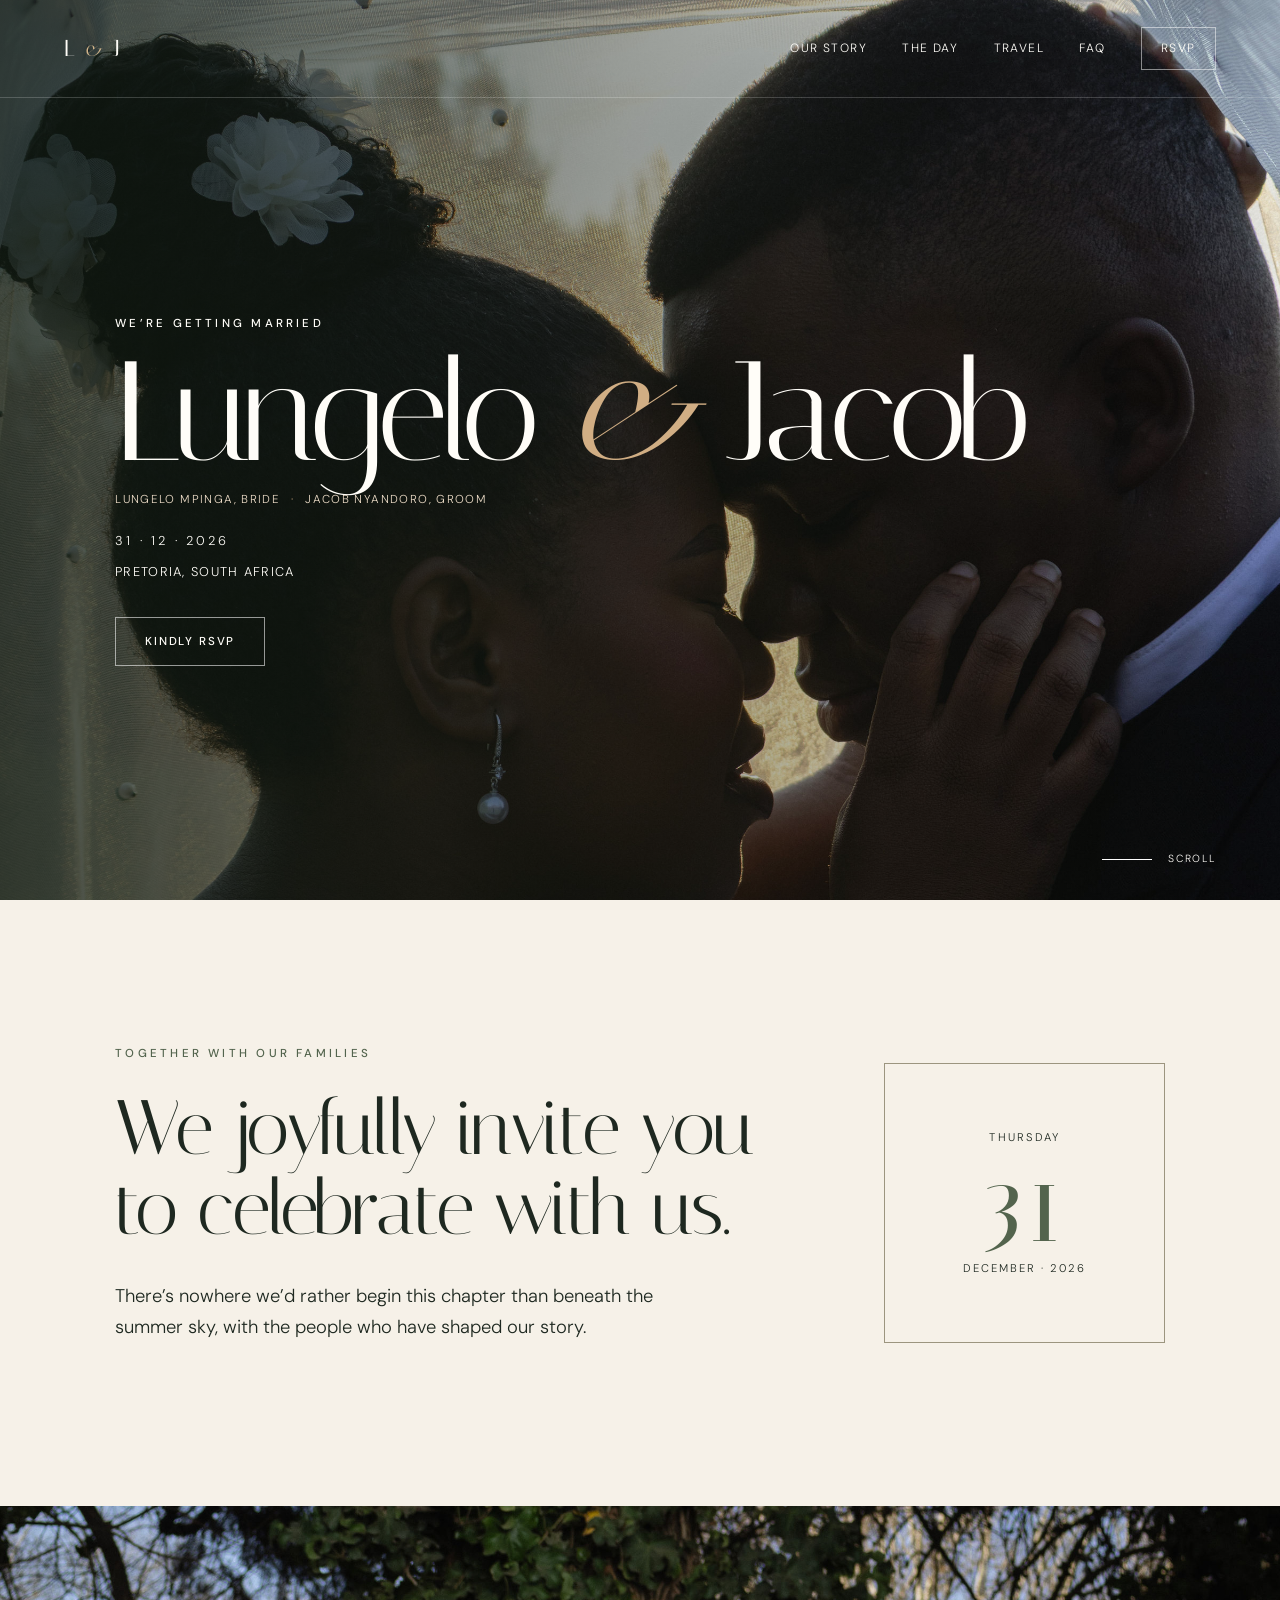
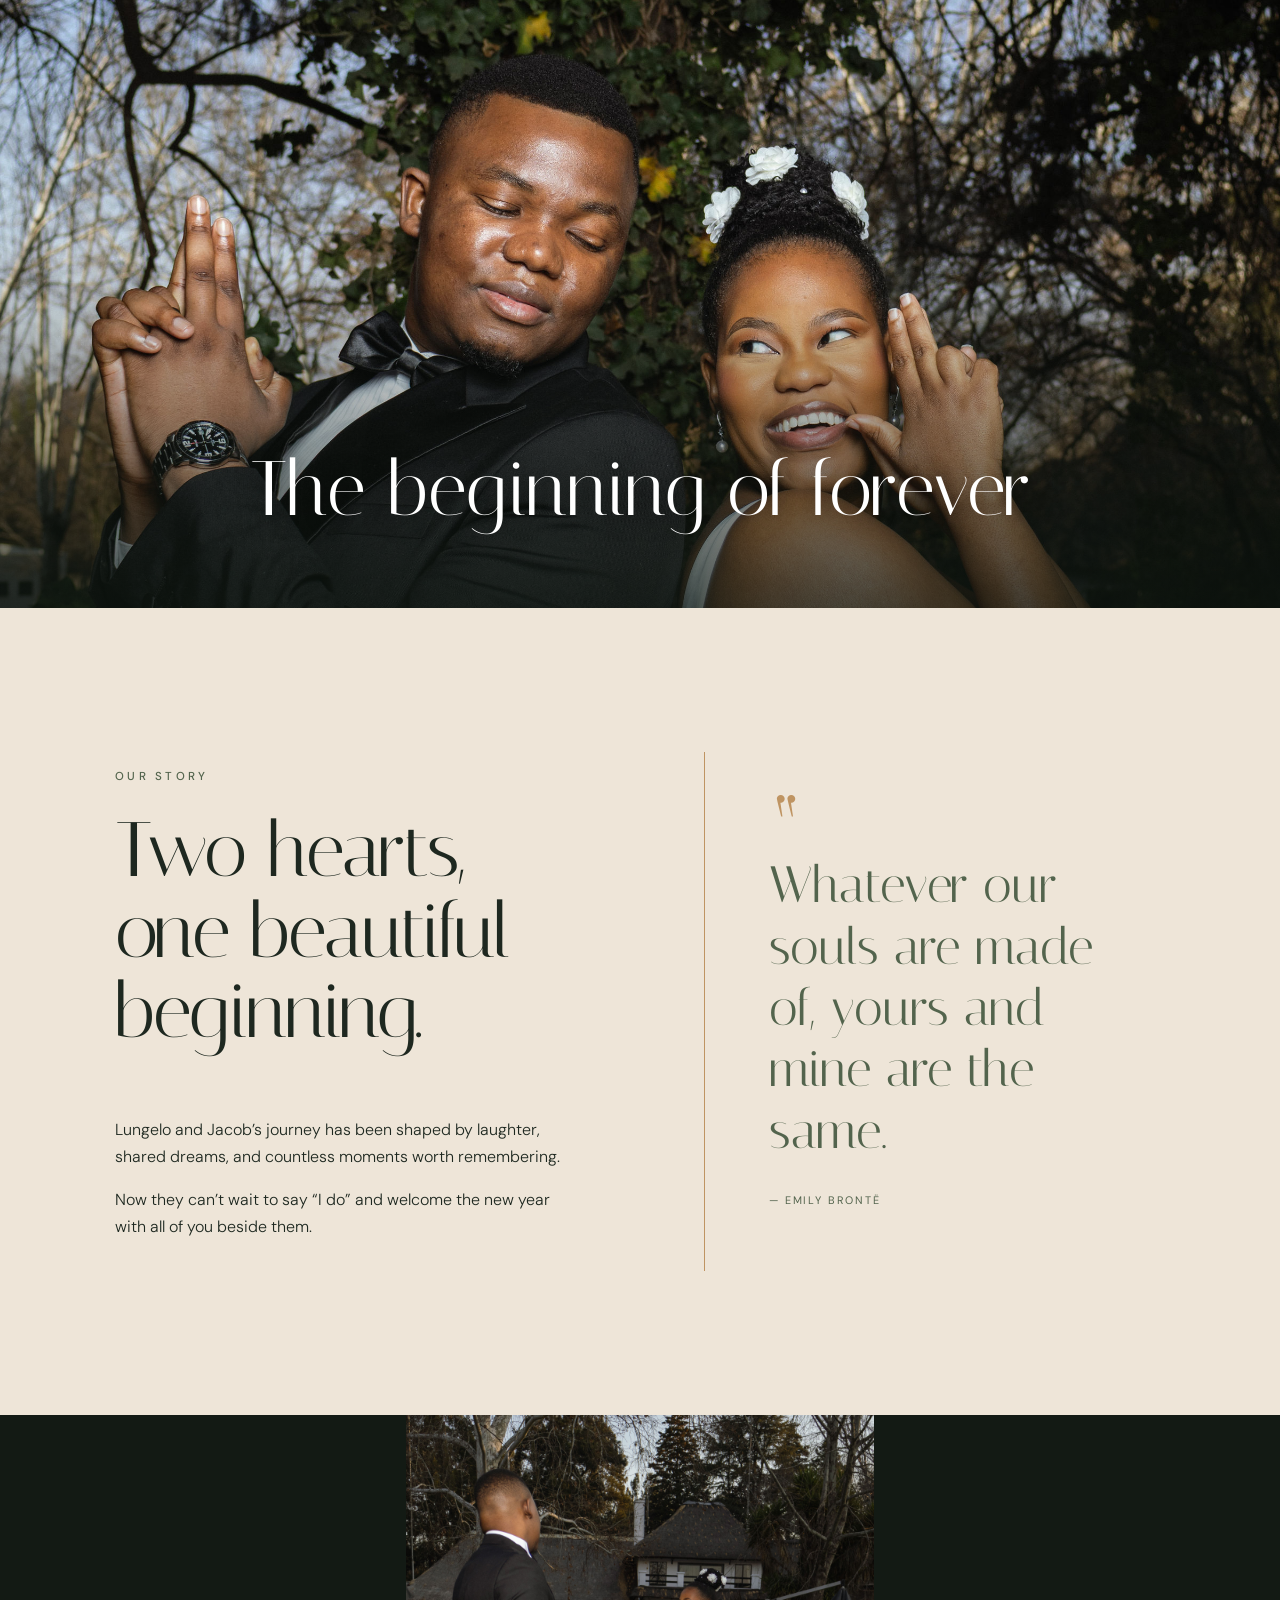
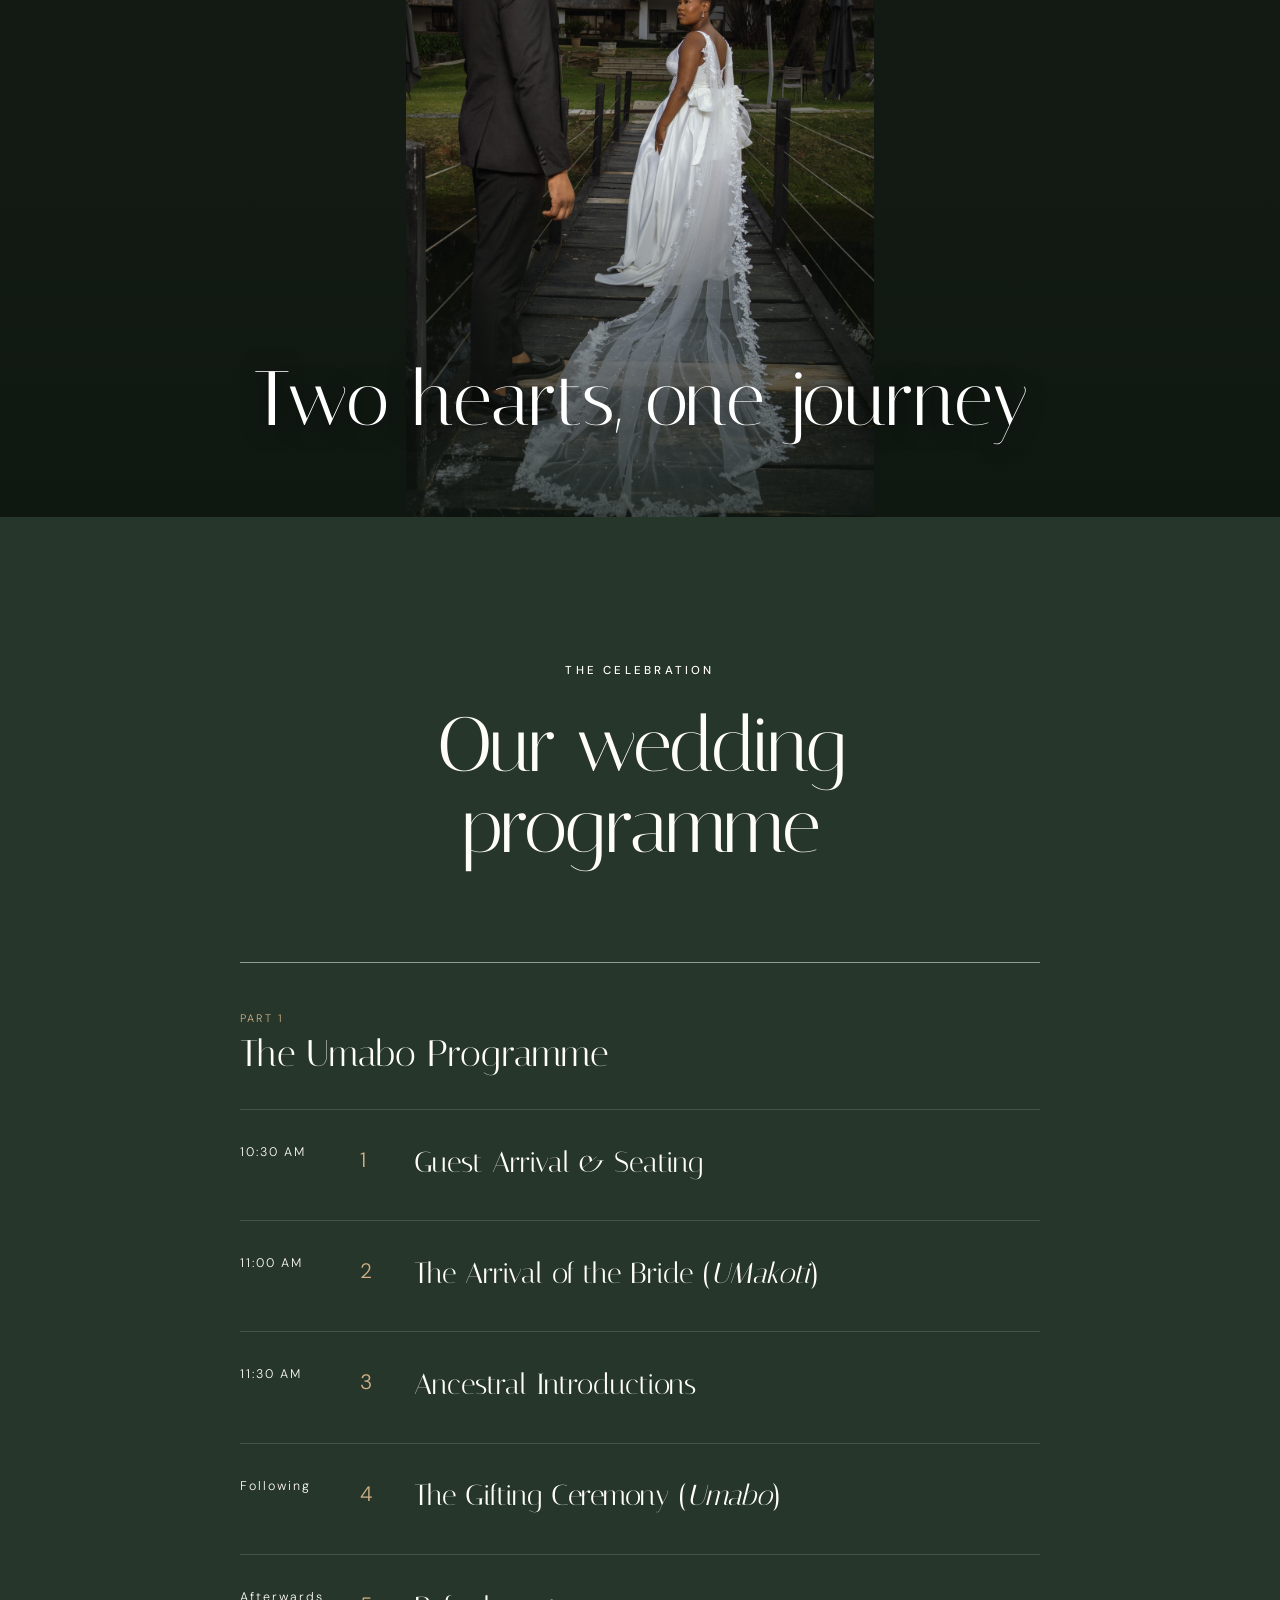
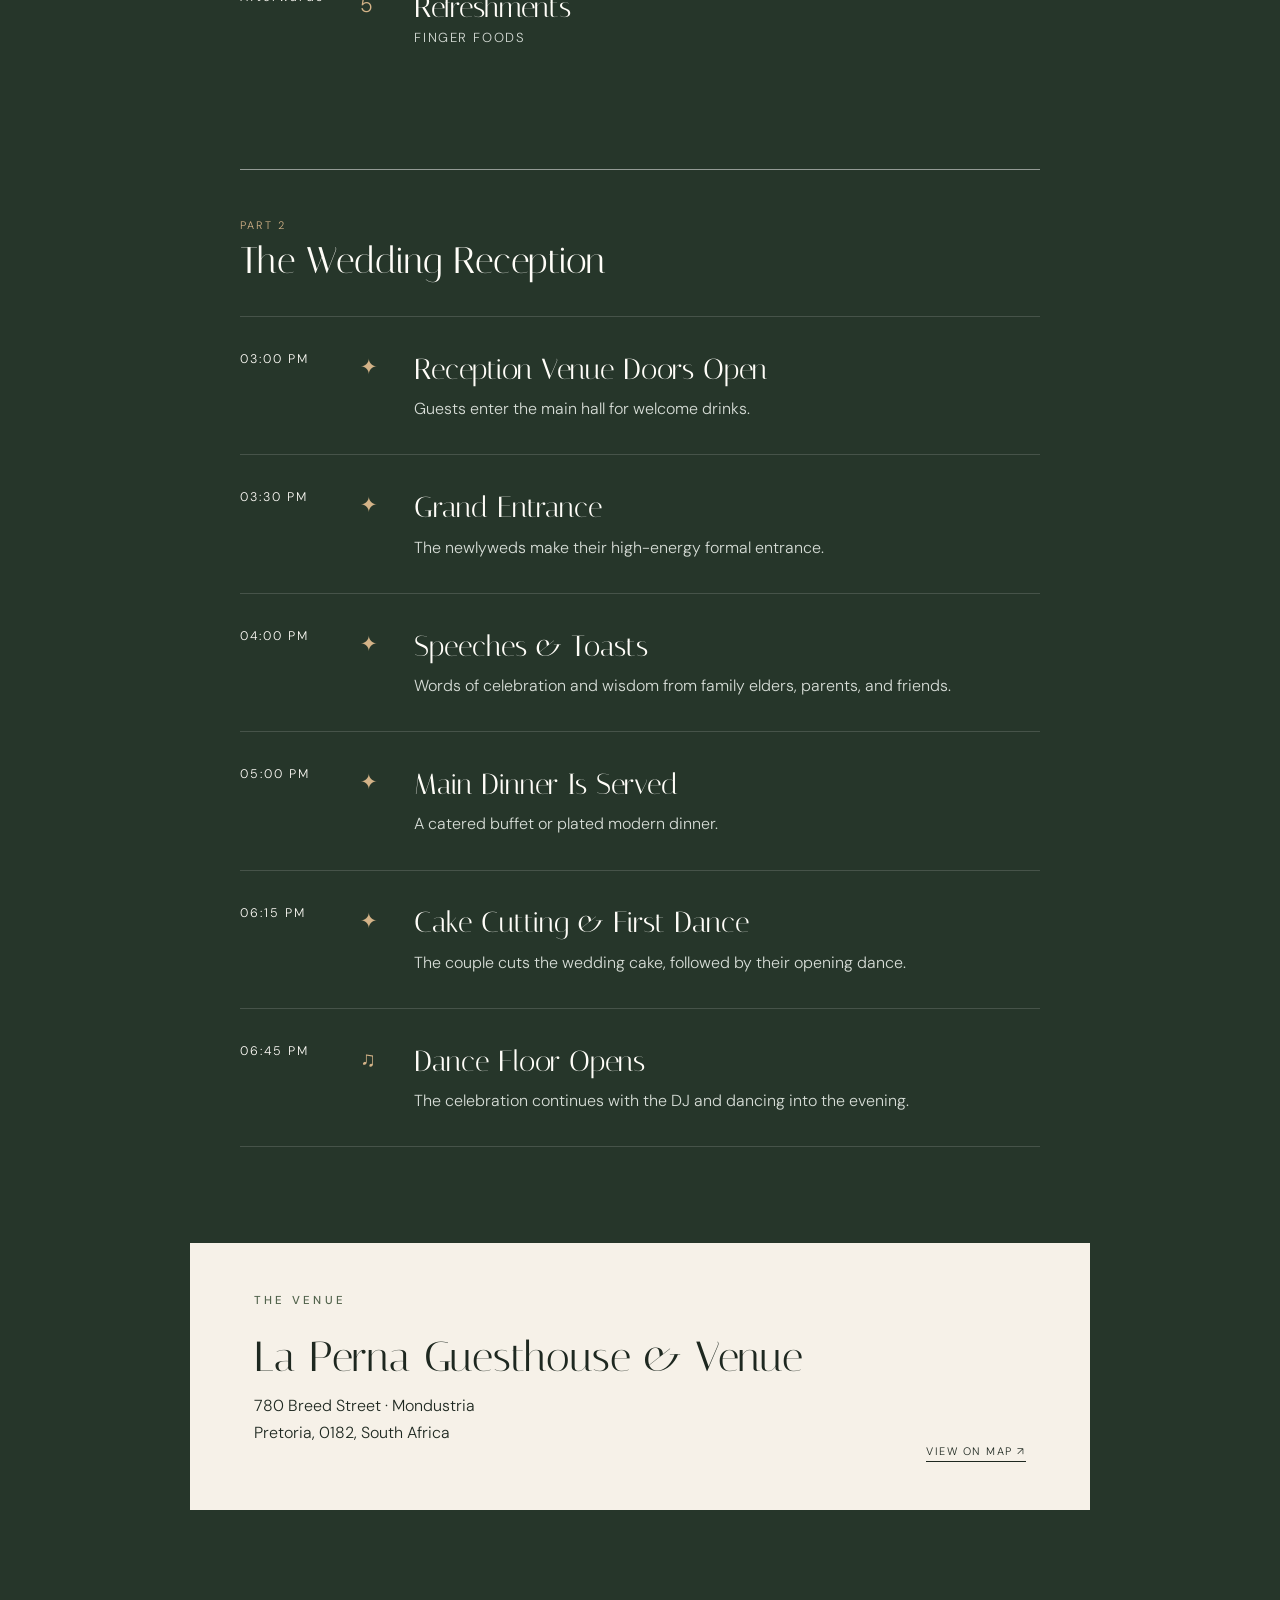
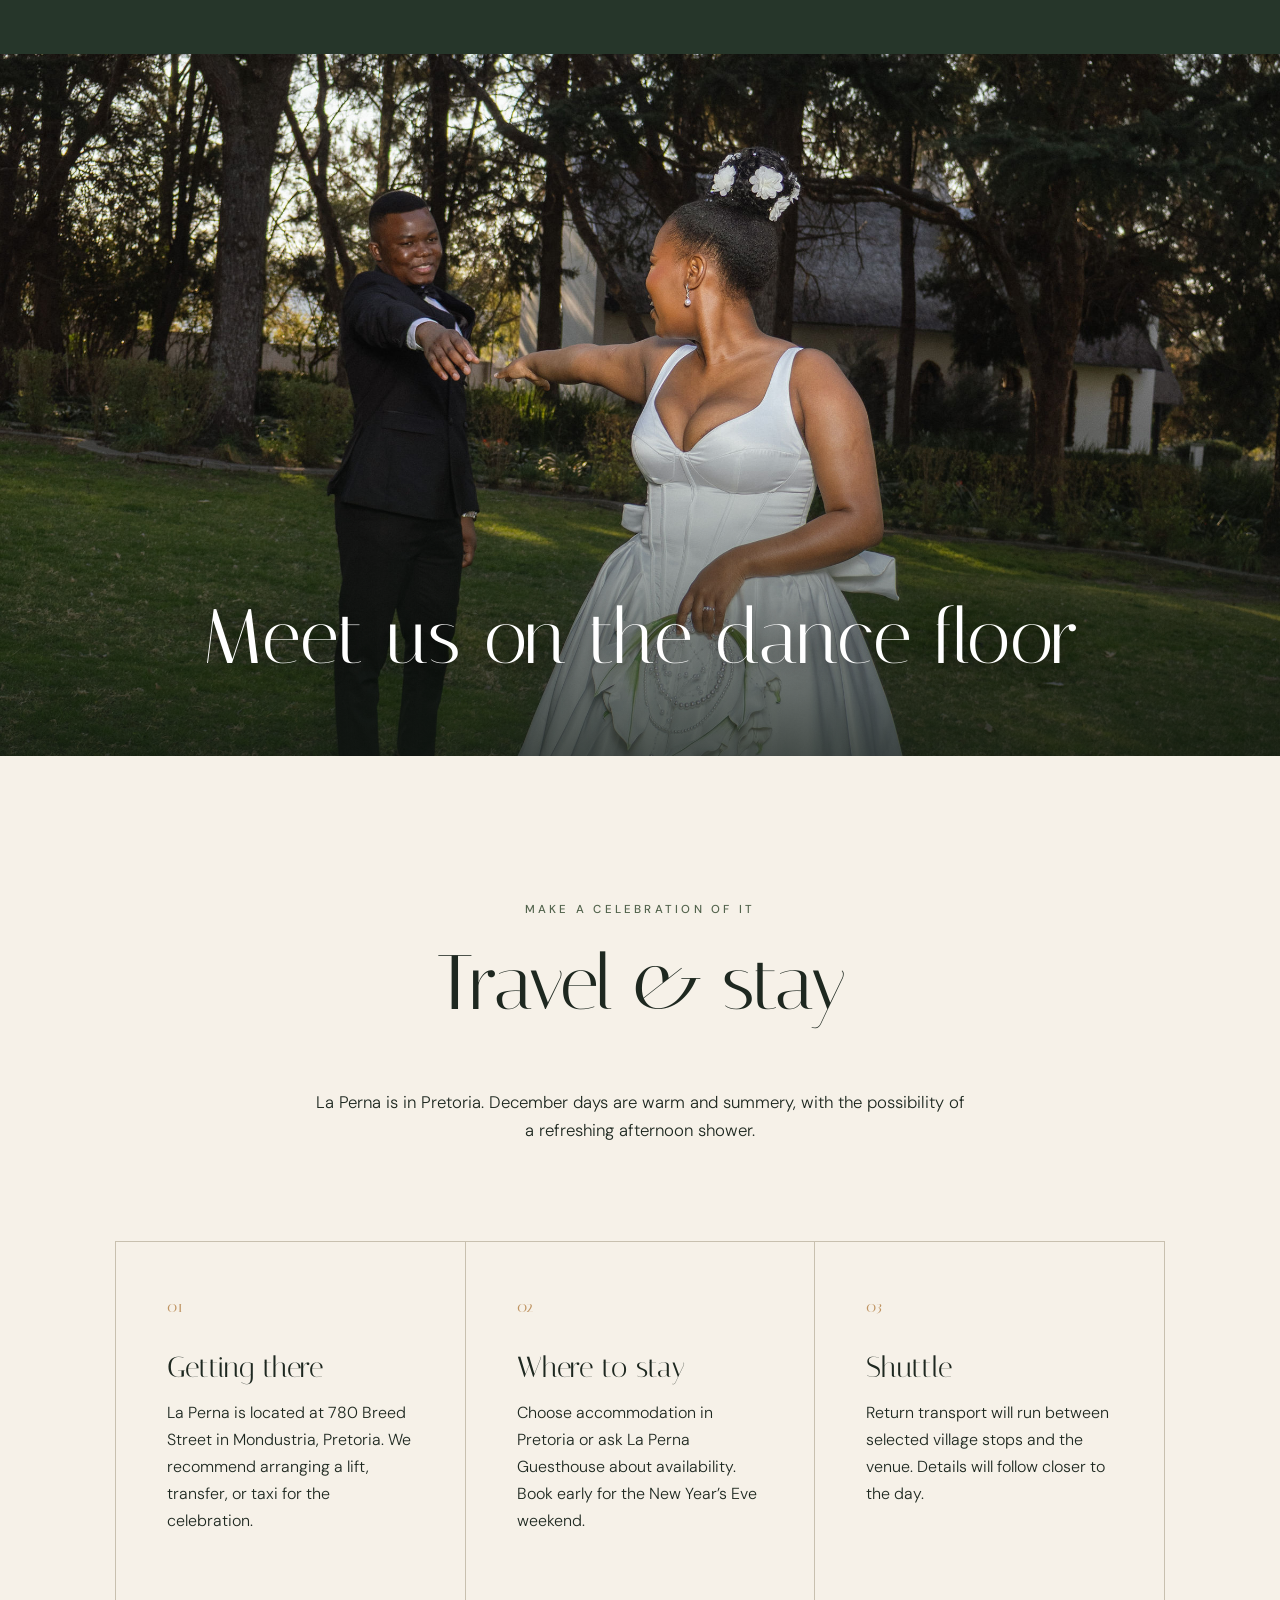
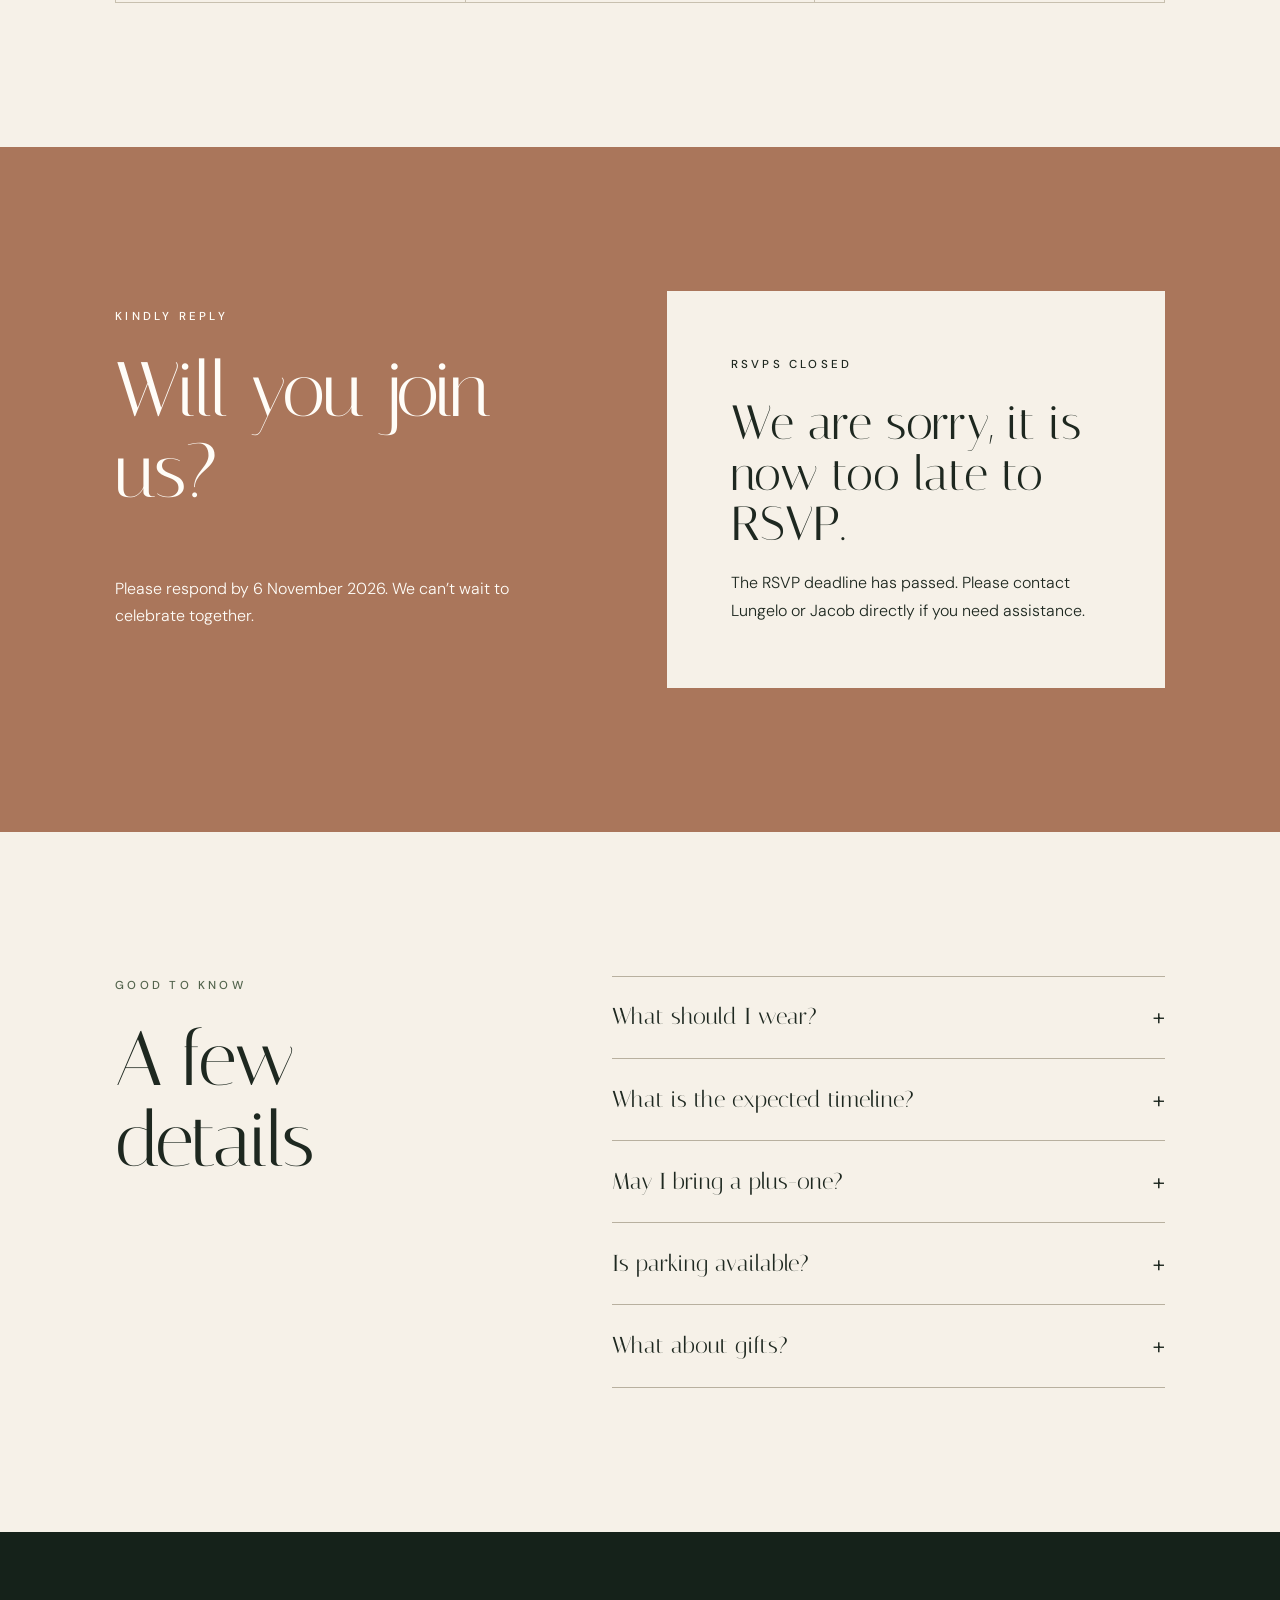
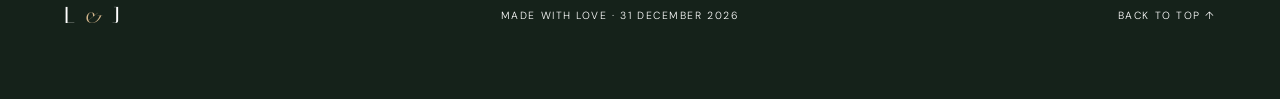
==== commit fffc8ea2: "=> Switch to email RSVP" ====
--- a/index.html
+++ b/index.html
@@ -97,19 +97,16 @@
 
     <section class="rsvp section" id="rsvp">
       <div class="rsvp-intro reveal"><p class="eyebrow">Kindly reply</p><h2>Will you join us?</h2><p>Please respond by 6 November 2026. We can’t wait to celebrate together.</p></div>
-      <form id="rsvp-form" class="rsvp-form reveal" action="https://formsubmit.co/ajax/olunjeluyisibusiso@gmail.com" method="POST">
-        <input type="hidden" name="_subject" value="New wedding RSVP — Lungelo & Jacob" />
-        <input type="hidden" name="_template" value="table" />
+      <div id="rsvp-closed" class="rsvp-closed reveal" role="status" hidden><p class="eyebrow">RSVPs closed</p><h3>We are sorry, it is now too late to RSVP.</h3><p>The RSVP deadline has passed. Please contact Lungelo or Jacob directly if you need assistance.</p></div>
+      <form id="rsvp-form" class="rsvp-form reveal">
         <input type="text" name="_honey" class="honeypot" tabindex="-1" autocomplete="off" aria-hidden="true" />
         <label>Full name<input name="name" type="text" autocomplete="name" required placeholder="Your first and last name" /></label>
         <label id="plus-one-field" hidden>Plus-one full name<input id="plus-one-name" name="plus_one_full_name" type="text" autocomplete="name" disabled placeholder="Their first and last name" /></label>
         <fieldset><legend>Will you be attending?</legend><label class="choice"><input type="radio" name="attendance" value="Joyfully accepts" required /><span>Joyfully accepts</span></label><label class="choice"><input type="radio" name="attendance" value="Regretfully declines" /><span>Regretfully declines</span></label></fieldset>
         <label>Dietary requirements<textarea name="dietary" rows="3" placeholder="Allergies or dietary preferences"></textarea></label>
         <label>Song request<input name="song" type="text" placeholder="What will get you on the dance floor?" /></label>
-        <button class="button button-dark" type="submit"><span class="button-label">Send RSVP</span></button>
-        <p class="form-note">Your response will be sent securely without opening an email application.</p>
-        <div class="form-success" role="status" hidden><strong>Thank you — your RSVP has been sent.</strong><p>We look forward to celebrating with you.</p></div>
-        <div class="form-error" role="alert" hidden><strong>We couldn’t send your RSVP.</strong><p>Please check your connection and try again.</p></div>
+        <button class="button button-dark" type="submit"><span class="button-label">Create RSVP email</span></button>
+        <p class="form-note">Your email application will open with your RSVP details ready to review and send.</p>
       </form>
     </section>
 
--- a/styles.css
+++ b/styles.css
@@ -4,3 +4,6 @@
 @media(max-width:800px){.site-header{height:78px}.menu-toggle{display:block}.site-header nav{display:none;position:absolute;top:78px;left:0;right:0;background:var(--deep);padding:2rem 5vw;flex-direction:column;align-items:flex-start}.site-header nav.open{display:flex}.hero-content{padding:0 7vw}.hero h1{font-size:clamp(4rem,21vw,7rem)}.hero-couple{background-position:center 42%}.hero-shade{background:linear-gradient(90deg,rgba(15,25,16,.76),rgba(20,25,18,.2))}.section{padding:6rem 7vw}.welcome,.story,.rsvp,.faq{grid-template-columns:1fr}.date-card{max-width:330px;margin:auto;width:100%}.quote{padding:3rem 1.5rem}.section-heading{margin-bottom:3.5rem}.timeline article{grid-template-columns:75px 1fr}.timeline article div{padding-left:2.3rem}.venue-card{padding:2rem;display:block}.venue-card .text-link{display:inline-block;margin-top:1rem}.travel-grid{grid-template-columns:1fr}.travel-grid article{padding:2.2rem}.rsvp-form{padding:2rem}.faq{gap:3rem}.photo-moment{min-height:68svh;background-attachment:scroll}.photo-moment-playful{background-position:center 38%}.photo-moment-bridge{background-position:center;background-size:contain}.photo-moment-garden{background-position:center 38%}footer{gap:2rem;flex-direction:column;text-align:center}.scroll-cue{display:none}}
 .rsvp-form>label[hidden]{display:none!important}
 @media(prefers-reduced-motion:reduce){html{scroll-behavior:auto}.reveal{opacity:1;transform:none;transition:none}}
+
+
+.rsvp-form[hidden],.rsvp-closed[hidden]{display:none!important}.rsvp-closed{background:var(--paper);color:var(--ink);padding:clamp(2.5rem,6vw,4rem);align-self:start}.rsvp-closed h3{font-size:clamp(2rem,4vw,3rem);margin-bottom:1.25rem}.rsvp-closed p:last-child{margin-bottom:0}
